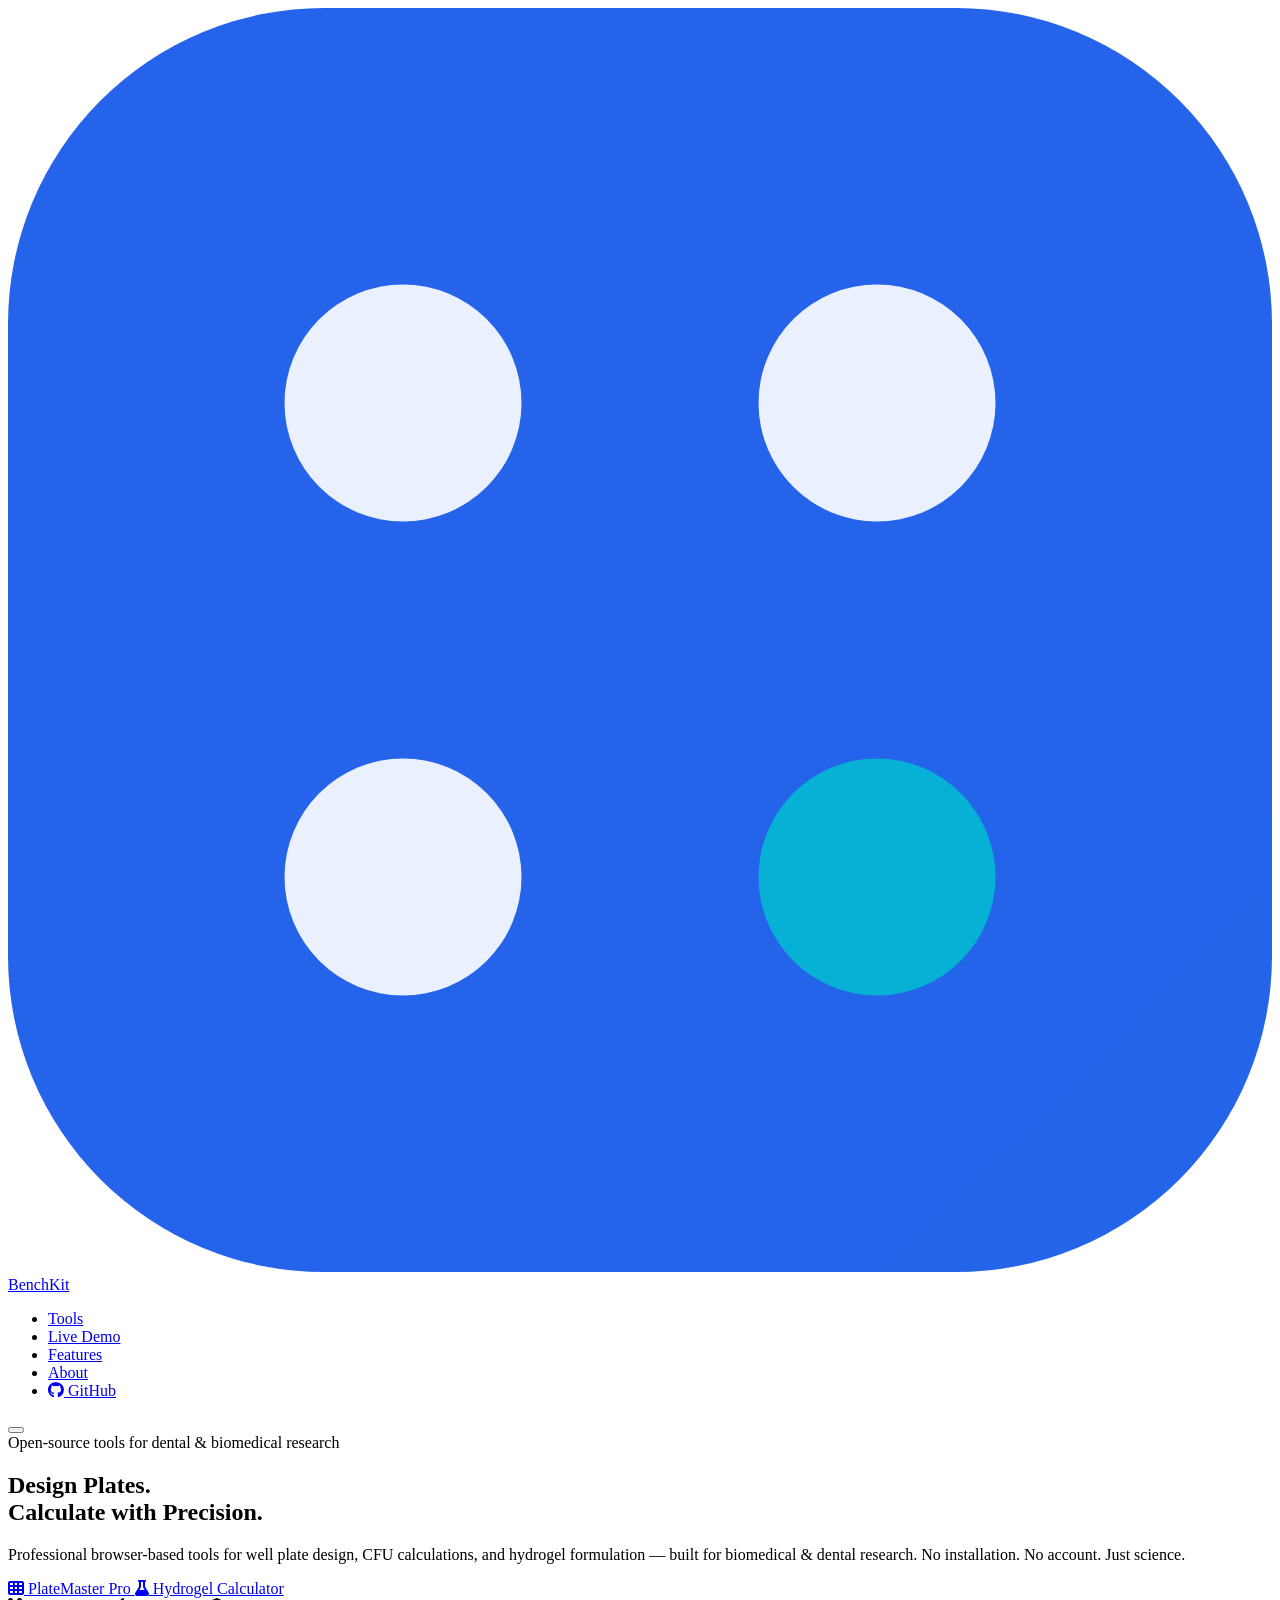
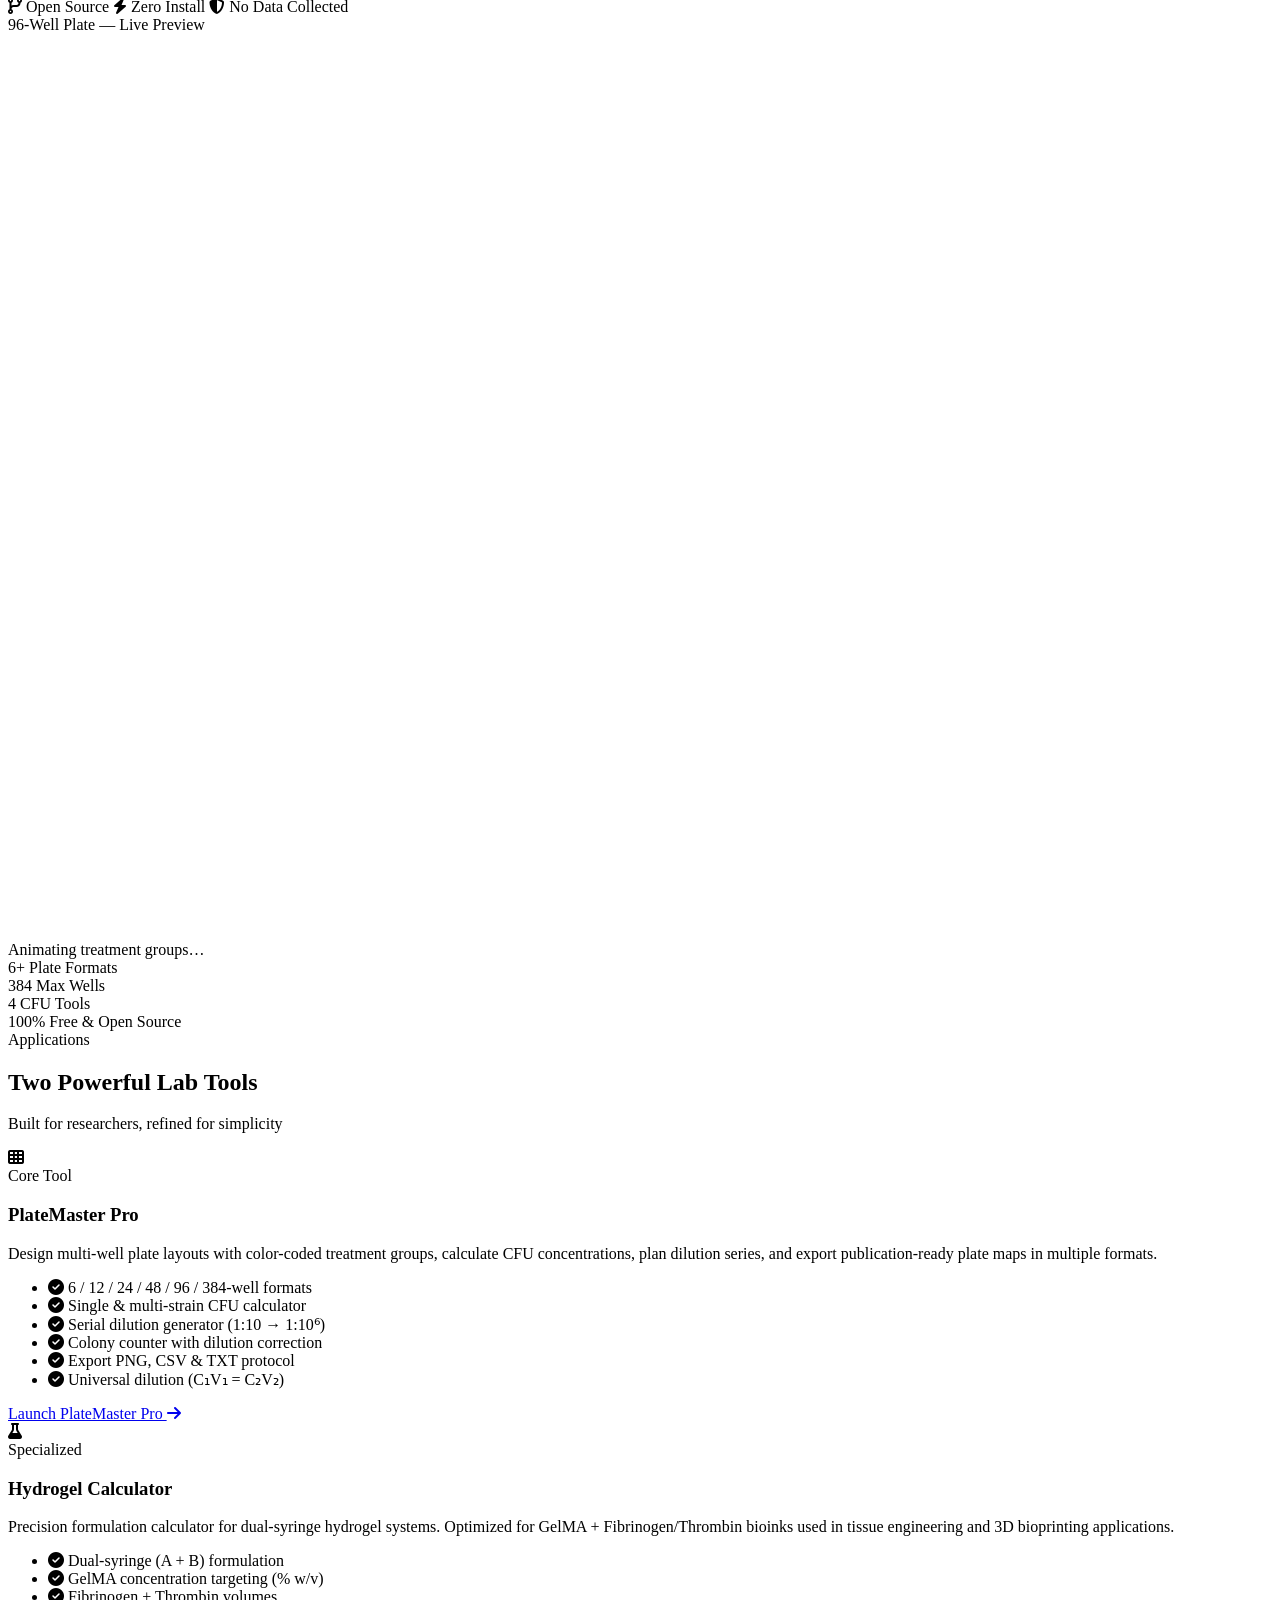
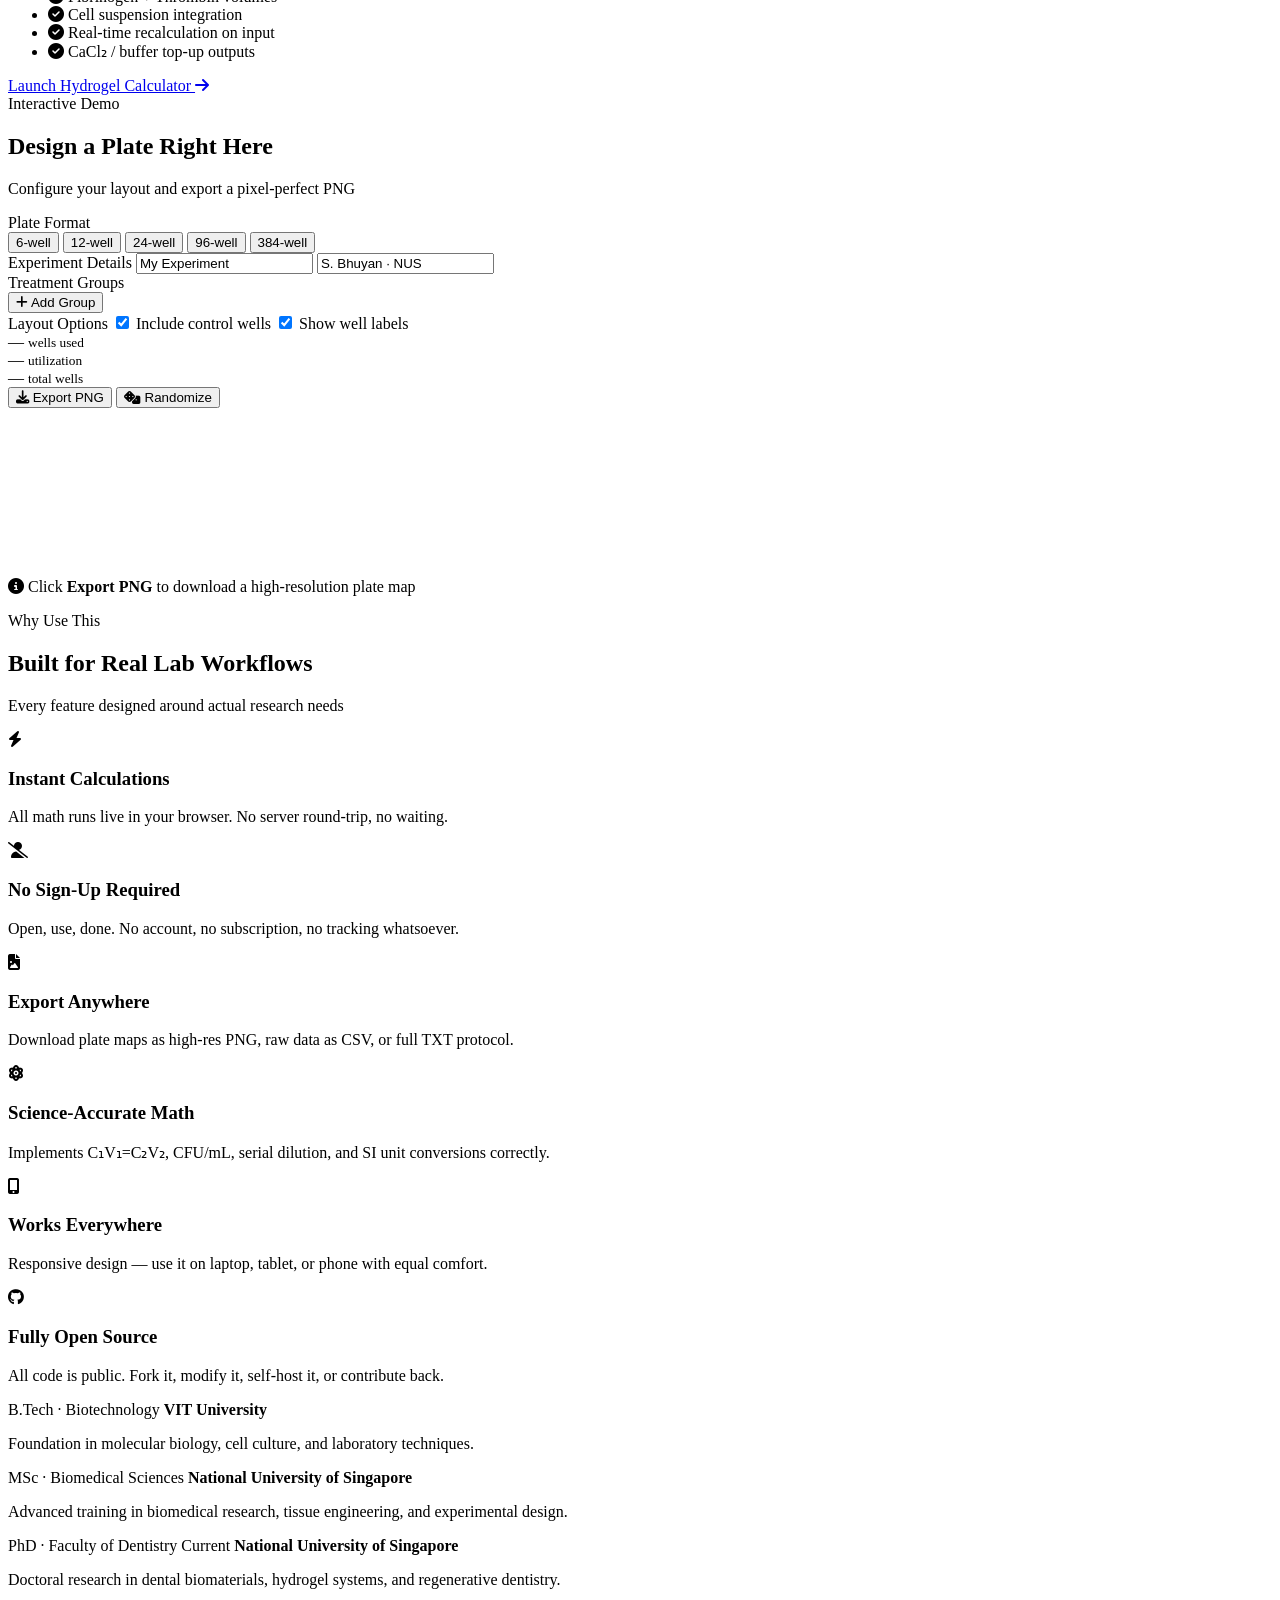
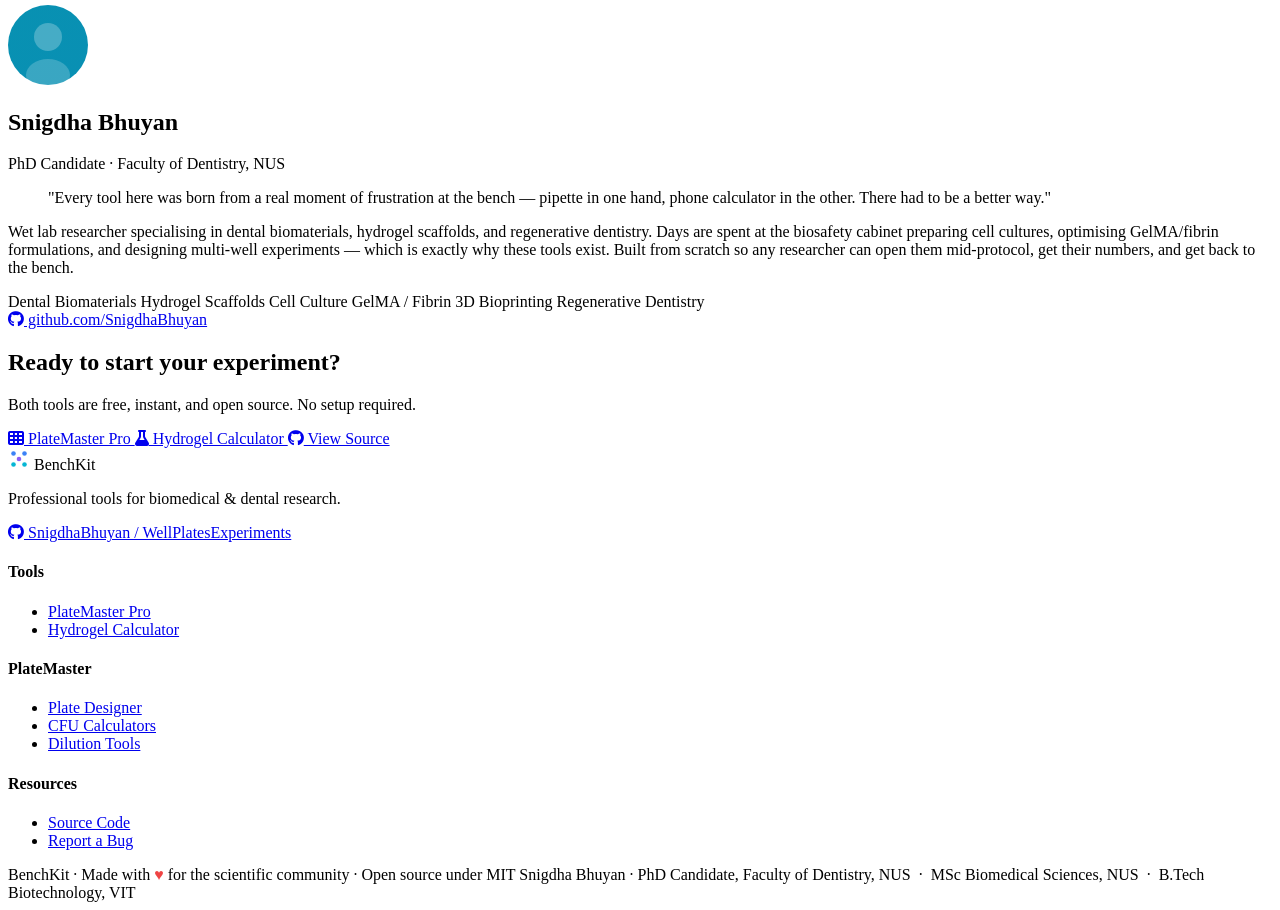
==== index.html @ f9a98854 "Add files via upload" ====
<!DOCTYPE html>
<html lang="en">
<head>
  <meta charset="UTF-8" />
  <meta name="viewport" content="width=device-width, initial-scale=1.0" />
  <title>BenchKit — PlateMaster Pro &amp; Hydrogel Calculator</title>
  <meta name="description" content="Professional browser-based laboratory tools for well plate design, CFU calculations, dilution series, and dual-syringe hydrogel formulation. Built for biomedical and dental research. Open source, zero installation." />
  <meta name="keywords" content="well plate, CFU calculator, hydrogel, plate design, plate map, biomedical, dentistry, tissue engineering, GelMA, fibrinogen, 3D bioprinting" />
  <meta name="author" content="Snigdha Bhuyan, SRMIST" />
  <meta property="og:title" content="BenchKit — Lab Tools for the Bench" />
  <meta property="og:description" content="BenchKit — professional wet-lab tools for well plate design and hydrogel formulation. Free, open source, browser-based." />
  <meta property="og:type" content="website" />
  <link rel="preconnect" href="https://fonts.googleapis.com" />
  <link href="https://fonts.googleapis.com/css2?family=Inter:wght@300;400;500;600;700;800;900&family=JetBrains+Mono:wght@400;500&display=swap" rel="stylesheet" />
  <link rel="stylesheet" href="https://cdnjs.cloudflare.com/ajax/libs/font-awesome/6.5.0/css/all.min.css" crossorigin="anonymous" />
  <link rel="stylesheet" href="css/style.css" />
</head>
<body>

  <!-- ─── Navigation ─────────────────────────────────────── -->
  <nav class="nav" id="nav">
    <div class="nav__inner">
      <a class="nav__logo" href="#">
        <svg class="nav__logo-icon" viewBox="0 0 32 32" fill="none" xmlns="http://www.w3.org/2000/svg">
          <rect width="32" height="32" rx="8" fill="url(#ng)"/>
          <circle cx="10" cy="10" r="3" fill="#fff" opacity=".9"/>
          <circle cx="22" cy="10" r="3" fill="#fff" opacity=".9"/>
          <circle cx="10" cy="22" r="3" fill="#fff" opacity=".9"/>
          <circle cx="22" cy="22" r="3" fill="#06b6d4" opacity=".95"/>
          <defs>
            <linearGradient id="ng" x1="0" y1="0" x2="32" y2="32">
              <stop offset="0%" stop-color="#2563eb"/>
              <stop offset="100%" stop-color="#0891b2"/>
            </linearGradient>
          </defs>
        </svg>
        <span>BenchKit</span>
      </a>
      <ul class="nav__links" id="navLinks">
        <li><a href="#tools">Tools</a></li>
        <li><a href="#demo">Live Demo</a></li>
        <li><a href="#features">Features</a></li>
        <li><a href="#about">About</a></li>
        <li>
          <a class="nav__github" href="https://github.com/SnigdhaBhuyan/WellPlatesExperiments" target="_blank" rel="noopener">
            <i class="fab fa-github"></i> GitHub
          </a>
        </li>
      </ul>
      <button class="nav__burger" id="navBurger" aria-label="Toggle menu">
        <span></span><span></span><span></span>
      </button>
    </div>
  </nav>

  <!-- ─── Hero ────────────────────────────────────────────── -->
  <section class="hero" id="hero">
    <div class="hero__bg">
      <div class="hero__grid-overlay"></div>
      <div class="hero__orb hero__orb--1"></div>
      <div class="hero__orb hero__orb--2"></div>
      <div class="hero__orb hero__orb--3"></div>
    </div>

    <div class="hero__inner">
      <!-- Left: copy -->
      <div class="hero__copy">
        <div class="hero__eyebrow">
          <span class="pulse-dot"></span>
          Open-source tools for dental &amp; biomedical research
        </div>
        <h1 class="hero__title">
          Design Plates.<br />
          Calculate with
          <span class="gradient-text">Precision.</span>
        </h1>
        <p class="hero__subtitle">
          Professional browser-based tools for well&nbsp;plate design,
          CFU&nbsp;calculations, and&nbsp;hydrogel formulation — built for
          biomedical &amp; dental research.
          No&nbsp;installation. No&nbsp;account. Just&nbsp;science.
        </p>
        <div class="hero__ctas">
          <a class="btn btn-primary btn-lg" href="../platemaster/">
            <i class="fas fa-th"></i> PlateMaster Pro
          </a>
          <a class="btn btn-ghost btn-lg" href="../Hydrogel-Calculator/">
            <i class="fas fa-flask"></i> Hydrogel Calculator
          </a>
        </div>
        <div class="hero__badges">
          <span class="badge"><i class="fas fa-code-branch"></i> Open Source</span>
          <span class="badge"><i class="fas fa-bolt"></i> Zero Install</span>
          <span class="badge"><i class="fas fa-shield-alt"></i> No Data Collected</span>
        </div>
      </div>

      <!-- Right: animated plate -->
      <div class="hero__visual">
        <div class="plate-frame">
          <div class="plate-frame__header">
            <span class="plate-frame__dot"></span>
            <span class="plate-frame__dot"></span>
            <span class="plate-frame__dot"></span>
            <span class="plate-frame__label">96-Well Plate — Live Preview</span>
          </div>
          <div class="plate-frame__body">
            <svg id="heroSvg" viewBox="0 0 420 300" xmlns="http://www.w3.org/2000/svg" aria-label="Animated 96-well plate"></svg>
          </div>
          <div class="plate-frame__footer">
            <span id="heroAnimLabel">Animating treatment groups…</span>
          </div>
        </div>
      </div>
    </div>

    <!-- Stats bar -->
    <div class="hero__stats">
      <div class="stat-item">
        <span class="stat-item__value">6+</span>
        <span class="stat-item__label">Plate Formats</span>
      </div>
      <div class="stat-divider"></div>
      <div class="stat-item">
        <span class="stat-item__value">384</span>
        <span class="stat-item__label">Max Wells</span>
      </div>
      <div class="stat-divider"></div>
      <div class="stat-item">
        <span class="stat-item__value">4</span>
        <span class="stat-item__label">CFU Tools</span>
      </div>
      <div class="stat-divider"></div>
      <div class="stat-item">
        <span class="stat-item__value">100%</span>
        <span class="stat-item__label">Free &amp; Open Source</span>
      </div>
    </div>
  </section>

  <!-- ─── Tools ────────────────────────────────────────────── -->
  <section class="tools" id="tools">
    <div class="container">
      <header class="section-header" data-animate>
        <span class="section-tag">Applications</span>
        <h2 class="section-title">Two Powerful Lab Tools</h2>
        <p class="section-sub">Built for researchers, refined for simplicity</p>
      </header>

      <div class="tools__grid">
        <!-- PlateMaster Pro -->
        <article class="tool-card" data-animate>
          <div class="tool-card__accent tool-card__accent--blue"></div>
          <div class="tool-card__top">
            <div class="tool-card__icon-wrap icon-blue">
              <i class="fas fa-th"></i>
            </div>
            <div>
              <span class="tool-card__tag">Core Tool</span>
              <h3 class="tool-card__name">PlateMaster Pro</h3>
            </div>
          </div>
          <p class="tool-card__desc">
            Design multi-well plate layouts with color-coded treatment groups,
            calculate CFU concentrations, plan dilution series, and export
            publication-ready plate maps in multiple formats.
          </p>
          <ul class="tool-card__list">
            <li><i class="fas fa-check-circle"></i> 6 / 12 / 24 / 48 / 96 / 384-well formats</li>
            <li><i class="fas fa-check-circle"></i> Single &amp; multi-strain CFU calculator</li>
            <li><i class="fas fa-check-circle"></i> Serial dilution generator (1:10 → 1:10⁶)</li>
            <li><i class="fas fa-check-circle"></i> Colony counter with dilution correction</li>
            <li><i class="fas fa-check-circle"></i> Export PNG, CSV &amp; TXT protocol</li>
            <li><i class="fas fa-check-circle"></i> Universal dilution (C₁V₁ = C₂V₂)</li>
          </ul>
          <a class="btn btn-primary tool-card__btn" href="../platemaster/">
            Launch PlateMaster Pro <i class="fas fa-arrow-right"></i>
          </a>
        </article>

        <!-- Hydrogel Calculator -->
        <article class="tool-card" data-animate>
          <div class="tool-card__accent tool-card__accent--teal"></div>
          <div class="tool-card__top">
            <div class="tool-card__icon-wrap icon-teal">
              <i class="fas fa-flask"></i>
            </div>
            <div>
              <span class="tool-card__tag">Specialized</span>
              <h3 class="tool-card__name">Hydrogel Calculator</h3>
            </div>
          </div>
          <p class="tool-card__desc">
            Precision formulation calculator for dual-syringe hydrogel systems.
            Optimized for GelMA + Fibrinogen/Thrombin bioinks used in
            tissue engineering and 3D bioprinting applications.
          </p>
          <ul class="tool-card__list">
            <li><i class="fas fa-check-circle"></i> Dual-syringe (A + B) formulation</li>
            <li><i class="fas fa-check-circle"></i> GelMA concentration targeting (% w/v)</li>
            <li><i class="fas fa-check-circle"></i> Fibrinogen + Thrombin volumes</li>
            <li><i class="fas fa-check-circle"></i> Cell suspension integration</li>
            <li><i class="fas fa-check-circle"></i> Real-time recalculation on input</li>
            <li><i class="fas fa-check-circle"></i> CaCl₂ / buffer top-up outputs</li>
          </ul>
          <a class="btn btn-teal tool-card__btn" href="../Hydrogel-Calculator/">
            Launch Hydrogel Calculator <i class="fas fa-arrow-right"></i>
          </a>
        </article>
      </div>
    </div>
  </section>

  <!-- ─── Live Demo ─────────────────────────────────────────── -->
  <section class="demo" id="demo">
    <div class="container">
      <header class="section-header" data-animate>
        <span class="section-tag">Interactive Demo</span>
        <h2 class="section-title">Design a Plate Right Here</h2>
        <p class="section-sub">Configure your layout and export a pixel-perfect PNG</p>
      </header>

      <div class="demo__layout">
        <!-- Controls panel -->
        <div class="demo__panel">

          <div class="ctrl-group">
            <label class="ctrl-label">Plate Format</label>
            <div class="format-grid" id="formatGrid">
              <button class="fmt-btn" data-fmt="6">6-well</button>
              <button class="fmt-btn" data-fmt="12">12-well</button>
              <button class="fmt-btn" data-fmt="24">24-well</button>
              <button class="fmt-btn active" data-fmt="96">96-well</button>
              <button class="fmt-btn" data-fmt="384">384-well</button>
            </div>
          </div>

          <div class="ctrl-group">
            <label class="ctrl-label">Experiment Details</label>
            <input class="ctrl-input" id="demoExpName" type="text" placeholder="Experiment name" value="My Experiment" />
            <input class="ctrl-input" id="demoResName" type="text" placeholder="Researcher" value="S. Bhuyan · NUS" />
          </div>

          <div class="ctrl-group">
            <label class="ctrl-label">Treatment Groups</label>
            <div class="groups-list" id="groupsList"></div>
            <button class="btn btn-outline btn-sm" id="addGroupBtn">
              <i class="fas fa-plus"></i> Add Group
            </button>
          </div>

          <div class="ctrl-group">
            <label class="ctrl-label">Layout Options</label>
            <label class="toggle-row">
              <input type="checkbox" id="optControls" checked />
              <span class="toggle-slider"></span>
              <span>Include control wells</span>
            </label>
            <label class="toggle-row">
              <input type="checkbox" id="optLabels" checked />
              <span class="toggle-slider"></span>
              <span>Show well labels</span>
            </label>
          </div>

          <!-- Stats -->
          <div class="demo__stats-row">
            <div class="demo__mini-stat">
              <span id="statUsed">—</span>
              <small>wells used</small>
            </div>
            <div class="demo__mini-stat">
              <span id="statUtil">—</span>
              <small>utilization</small>
            </div>
            <div class="demo__mini-stat">
              <span id="statTotal">—</span>
              <small>total wells</small>
            </div>
          </div>

          <div class="demo__actions">
            <button class="btn btn-primary" id="exportBtn">
              <i class="fas fa-download"></i> Export PNG
            </button>
            <button class="btn btn-outline" id="regenBtn">
              <i class="fas fa-dice"></i> Randomize
            </button>
          </div>

        </div>

        <!-- Canvas preview -->
        <div class="demo__canvas-wrap">
          <div class="canvas-container">
            <canvas id="plateCanvas"></canvas>
          </div>
          <p class="demo__hint">
            <i class="fas fa-info-circle"></i>
            Click <strong>Export PNG</strong> to download a high-resolution plate map
          </p>
        </div>
      </div>
    </div>
  </section>

  <!-- ─── Features ─────────────────────────────────────────── -->
  <section class="features" id="features">
    <div class="container">
      <header class="section-header" data-animate>
        <span class="section-tag">Why Use This</span>
        <h2 class="section-title">Built for Real Lab Workflows</h2>
        <p class="section-sub">Every feature designed around actual research needs</p>
      </header>

      <div class="features__grid">
        <div class="feat-card" data-animate>
          <div class="feat-card__icon"><i class="fas fa-bolt"></i></div>
          <h3>Instant Calculations</h3>
          <p>All math runs live in your browser. No server round-trip, no waiting.</p>
        </div>
        <div class="feat-card" data-animate>
          <div class="feat-card__icon"><i class="fas fa-user-slash"></i></div>
          <h3>No Sign-Up Required</h3>
          <p>Open, use, done. No account, no subscription, no tracking whatsoever.</p>
        </div>
        <div class="feat-card" data-animate>
          <div class="feat-card__icon"><i class="fas fa-file-image"></i></div>
          <h3>Export Anywhere</h3>
          <p>Download plate maps as high-res PNG, raw data as CSV, or full TXT protocol.</p>
        </div>
        <div class="feat-card" data-animate>
          <div class="feat-card__icon"><i class="fas fa-atom"></i></div>
          <h3>Science-Accurate Math</h3>
          <p>Implements C₁V₁=C₂V₂, CFU/mL, serial dilution, and SI unit conversions correctly.</p>
        </div>
        <div class="feat-card" data-animate>
          <div class="feat-card__icon"><i class="fas fa-mobile-alt"></i></div>
          <h3>Works Everywhere</h3>
          <p>Responsive design — use it on laptop, tablet, or phone with equal comfort.</p>
        </div>
        <div class="feat-card" data-animate>
          <div class="feat-card__icon"><i class="fab fa-github"></i></div>
          <h3>Fully Open Source</h3>
          <p>All code is public. Fork it, modify it, self-host it, or contribute back.</p>
        </div>
      </div>
    </div>
  </section>

  <!-- ─── About ──────────────────────────────────────────────── -->
  <section class="about" id="about">
    <div class="container">
      <div class="about__layout">

        <!-- Left: visual journey timeline -->
        <div class="about__timeline" data-animate>
          <div class="timeline-item">
            <div class="timeline-dot timeline-dot--amber"></div>
            <div class="timeline-body">
              <span class="timeline-year">B.Tech · Biotechnology</span>
              <strong>VIT University</strong>
              <p>Foundation in molecular biology, cell culture, and laboratory techniques.</p>
            </div>
          </div>
          <div class="timeline-item">
            <div class="timeline-dot timeline-dot--blue"></div>
            <div class="timeline-body">
              <span class="timeline-year">MSc · Biomedical Sciences</span>
              <strong>National University of Singapore</strong>
              <p>Advanced training in biomedical research, tissue engineering, and experimental design.</p>
            </div>
          </div>
          <div class="timeline-item timeline-item--current">
            <div class="timeline-dot timeline-dot--teal"></div>
            <div class="timeline-body">
              <span class="timeline-year">PhD · Faculty of Dentistry <span class="badge-current">Current</span></span>
              <strong>National University of Singapore</strong>
              <p>Doctoral research in dental biomaterials, hydrogel systems, and regenerative dentistry.</p>
            </div>
          </div>
        </div>

        <!-- Right: about card -->
        <div class="about__card" data-animate>
          <div class="about__card-accent"></div>
          <div class="about__card-inner">
            <div class="about__avatar">
              <svg viewBox="0 0 80 80" fill="none" xmlns="http://www.w3.org/2000/svg" width="80" height="80">
                <circle cx="40" cy="40" r="40" fill="url(#avGrad)"/>
                <circle cx="40" cy="32" r="14" fill="rgba(255,255,255,0.25)"/>
                <ellipse cx="40" cy="70" rx="22" ry="16" fill="rgba(255,255,255,0.2)"/>
                <defs>
                  <linearGradient id="avGrad" x1="0" y1="0" x2="80" y2="80">
                    <stop offset="0%" stop-color="#0891b2"/>
                    <stop offset="50%" stop-color="#2563eb"/>
                    <stop offset="100%" stop-color="#059669"/>
                  </linearGradient>
                </defs>
              </svg>
              <div class="about__avatar-ring"></div>
            </div>

            <h2 class="about__name">Snigdha Bhuyan</h2>
            <p class="about__role">PhD Candidate · Faculty of Dentistry, NUS</p>

            <blockquote class="about__quote">
              "Every tool here was born from a real moment of frustration at the bench — pipette in one hand, phone calculator in the other. There had to be a better way."
            </blockquote>

            <p class="about__bio">
              Wet lab researcher specialising in dental biomaterials, hydrogel scaffolds, and regenerative dentistry.
              Days are spent at the biosafety cabinet preparing cell cultures, optimising GelMA/fibrin formulations,
              and designing multi-well experiments — which is exactly why these tools exist.
              Built from scratch so any researcher can open them mid-protocol, get their numbers, and get back to the bench.
            </p>

            <div class="about__tags">
              <span>Dental Biomaterials</span>
              <span>Hydrogel Scaffolds</span>
              <span>Cell Culture</span>
              <span>GelMA / Fibrin</span>
              <span>3D Bioprinting</span>
              <span>Regenerative Dentistry</span>
            </div>

            <a class="btn btn-green about__gh-btn" href="https://github.com/SnigdhaBhuyan" target="_blank" rel="noopener">
              <i class="fab fa-github"></i> github.com/SnigdhaBhuyan
            </a>
          </div>
        </div>

      </div>
    </div>
  </section>

  <!-- ─── CTA Banner ────────────────────────────────────────── -->
  <section class="cta-section">
    <div class="cta-section__orb cta-section__orb--1"></div>
    <div class="cta-section__orb cta-section__orb--2"></div>
    <div class="container cta-section__inner">
      <h2>Ready to start your experiment?</h2>
      <p>Both tools are free, instant, and open source. No setup required.</p>
      <div class="cta-section__btns">
        <a class="btn btn-primary btn-lg" href="../platemaster/">
          <i class="fas fa-th"></i> PlateMaster Pro
        </a>
        <a class="btn btn-glass btn-lg" href="../Hydrogel-Calculator/">
          <i class="fas fa-flask"></i> Hydrogel Calculator
        </a>
        <a class="btn btn-ghost btn-lg" href="https://github.com/SnigdhaBhuyan/WellPlatesExperiments" target="_blank" rel="noopener">
          <i class="fab fa-github"></i> View Source
        </a>
      </div>
    </div>
  </section>

  <!-- ─── Footer ───────────────────────────────────────────── -->
  <footer class="footer">
    <div class="container">
      <div class="footer__top">
        <div class="footer__brand">
          <div class="footer__logo">
            <svg viewBox="0 0 24 24" fill="none" width="22" height="22">
              <circle cx="6" cy="6" r="2.5" fill="#3b82f6"/>
              <circle cx="18" cy="6" r="2.5" fill="#3b82f6"/>
              <circle cx="6" cy="18" r="2.5" fill="#06b6d4"/>
              <circle cx="18" cy="18" r="2.5" fill="#06b6d4"/>
              <circle cx="12" cy="12" r="2.5" fill="#8b5cf6"/>
            </svg>
            BenchKit
          </div>
          <p>Professional tools for biomedical &amp; dental research.</p>
          <a class="footer__gh-link" href="https://github.com/SnigdhaBhuyan/WellPlatesExperiments" target="_blank" rel="noopener">
            <i class="fab fa-github"></i> SnigdhaBhuyan / WellPlatesExperiments
          </a>
        </div>

        <nav class="footer__nav">
          <div class="footer__col">
            <h4>Tools</h4>
            <ul>
              <li><a href="../platemaster/">PlateMaster Pro</a></li>
              <li><a href="../Hydrogel-Calculator/">Hydrogel Calculator</a></li>
            </ul>
          </div>
          <div class="footer__col">
            <h4>PlateMaster</h4>
            <ul>
              <li><a href="../platemaster/">Plate Designer</a></li>
              <li><a href="../platemaster/">CFU Calculators</a></li>
              <li><a href="../platemaster/">Dilution Tools</a></li>
            </ul>
          </div>
          <div class="footer__col">
            <h4>Resources</h4>
            <ul>
              <li><a href="https://github.com/SnigdhaBhuyan/WellPlatesExperiments" target="_blank" rel="noopener">Source Code</a></li>
              <li><a href="https://github.com/SnigdhaBhuyan/WellPlatesExperiments/issues" target="_blank" rel="noopener">Report a Bug</a></li>
            </ul>
          </div>
        </nav>
      </div>

      <div class="footer__bottom">
        <span>BenchKit · Made with <span style="color:#ef4444">♥</span> for the scientific community · Open source under MIT</span>
        <span>Snigdha Bhuyan · PhD Candidate, Faculty of Dentistry, NUS &nbsp;·&nbsp; MSc Biomedical Sciences, NUS &nbsp;·&nbsp; B.Tech Biotechnology, VIT</span>
      </div>
    </div>
  </footer>

  <script src="js/main.js"></script>
</body>
</html>
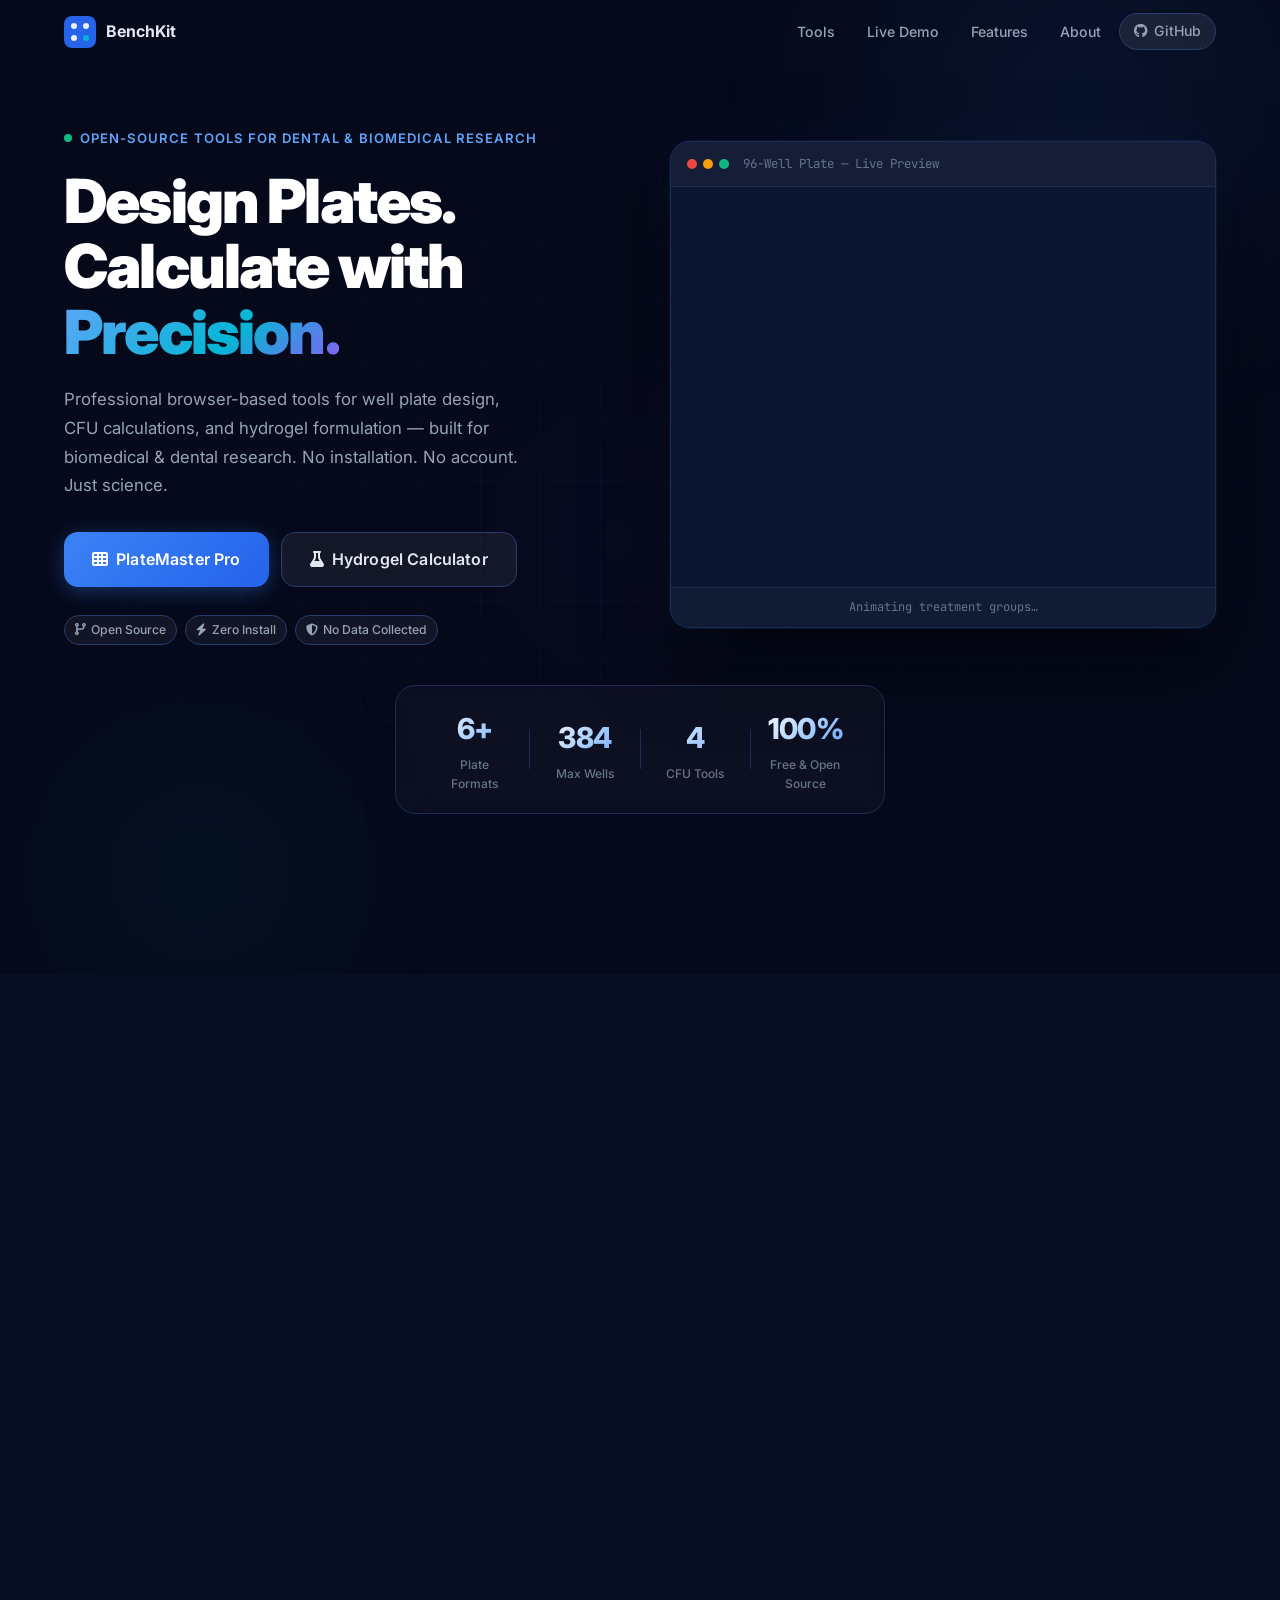
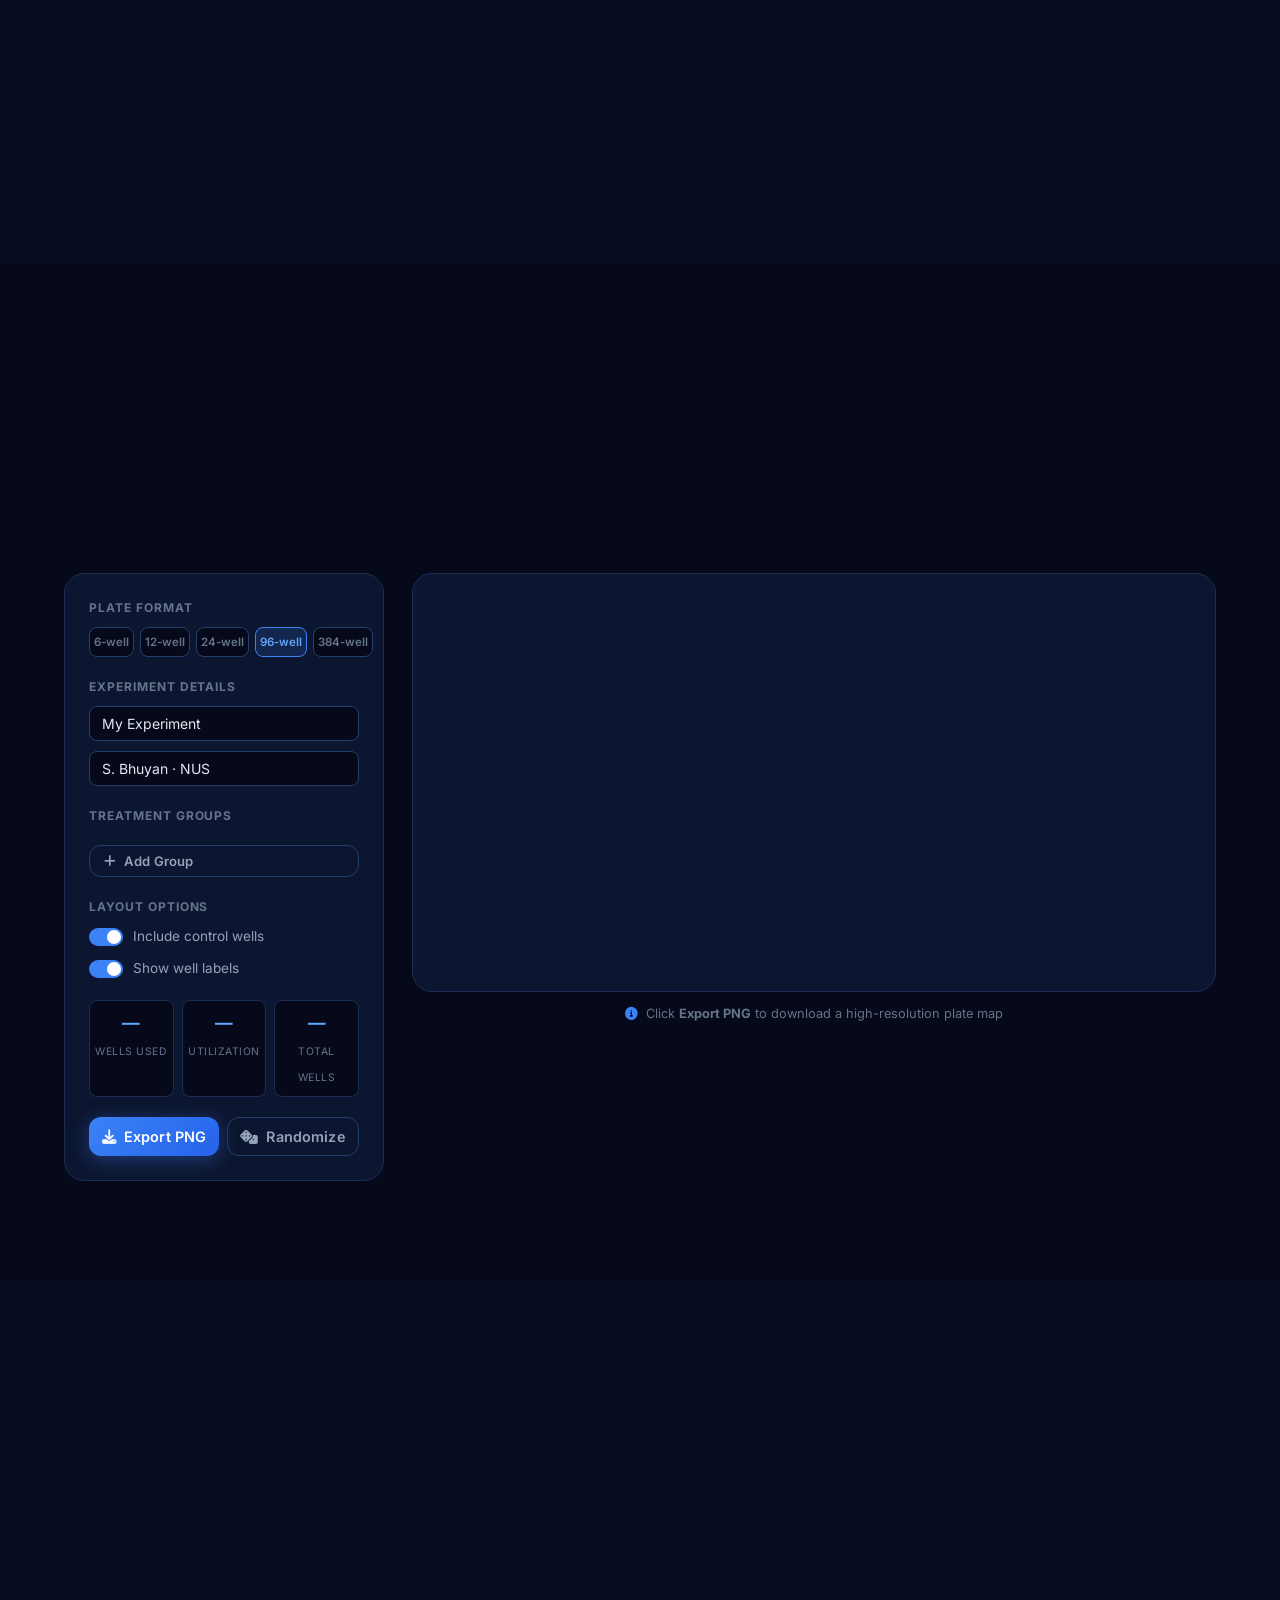
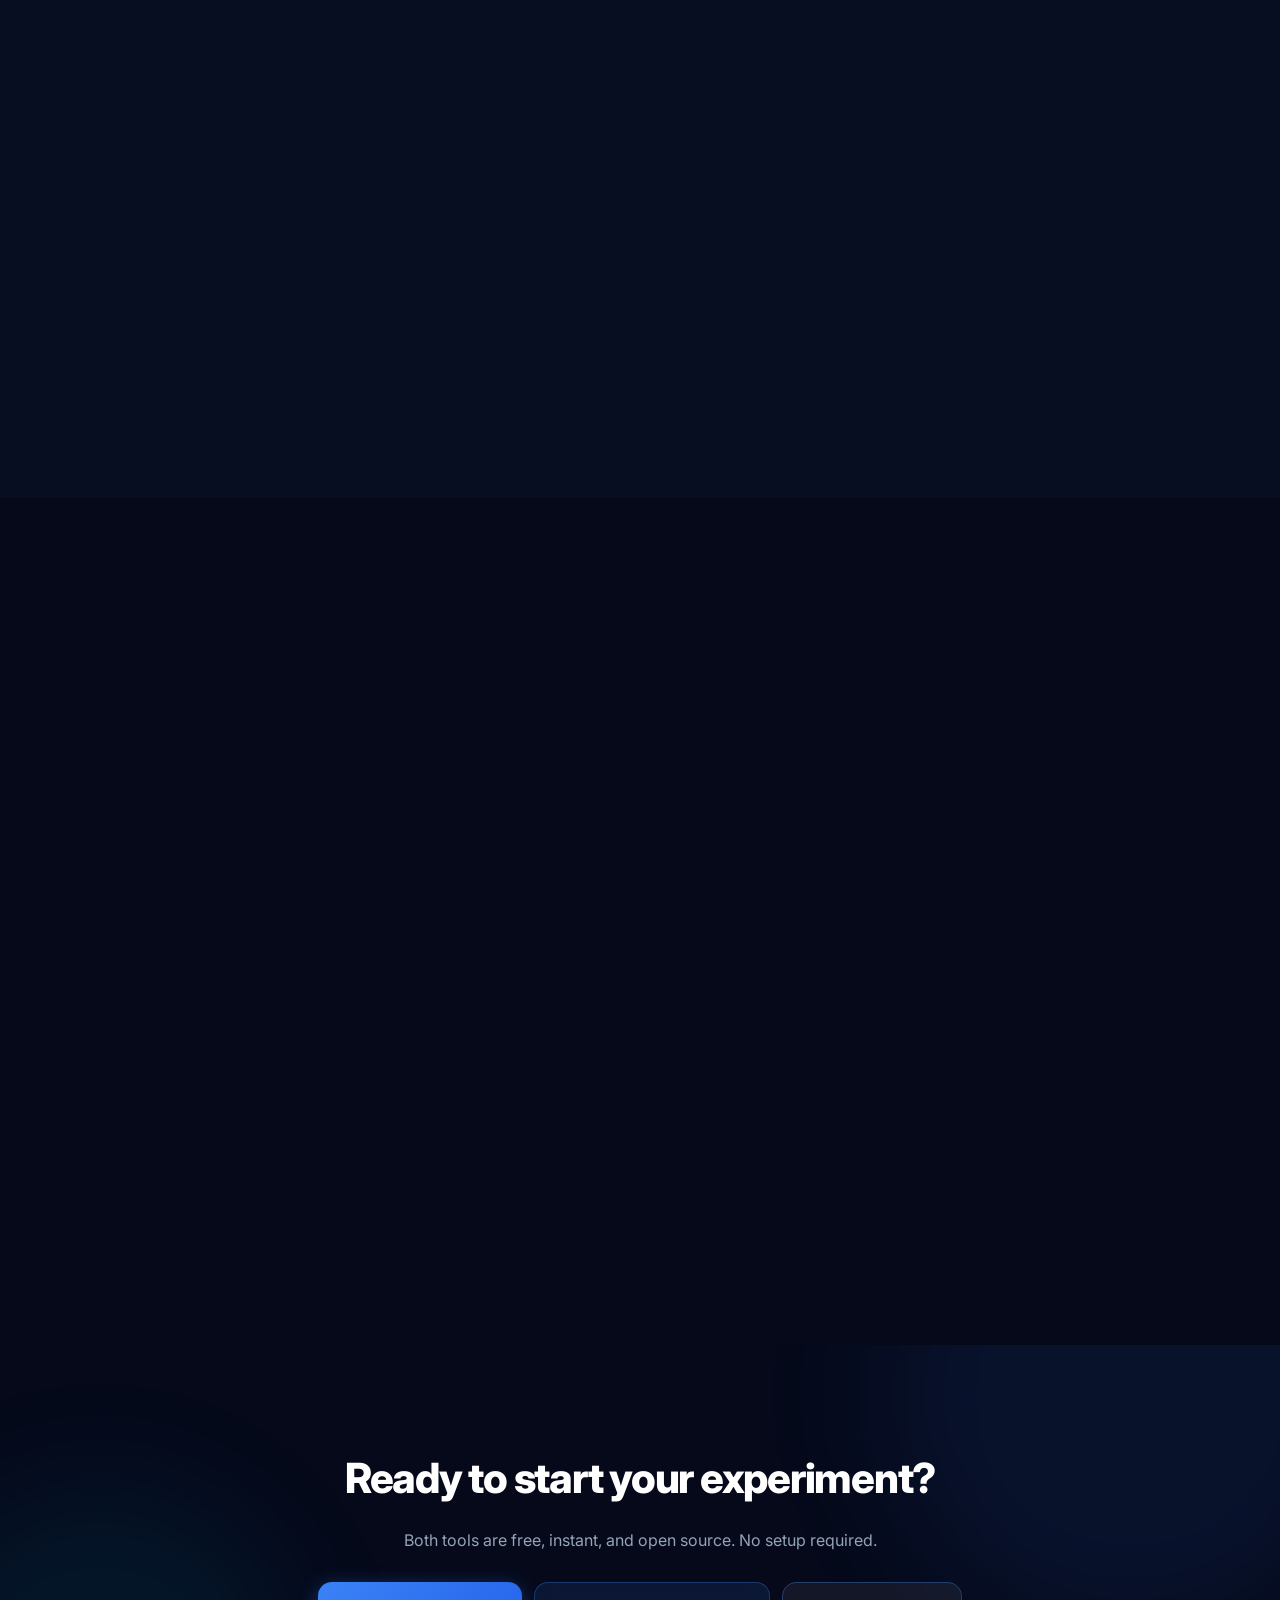
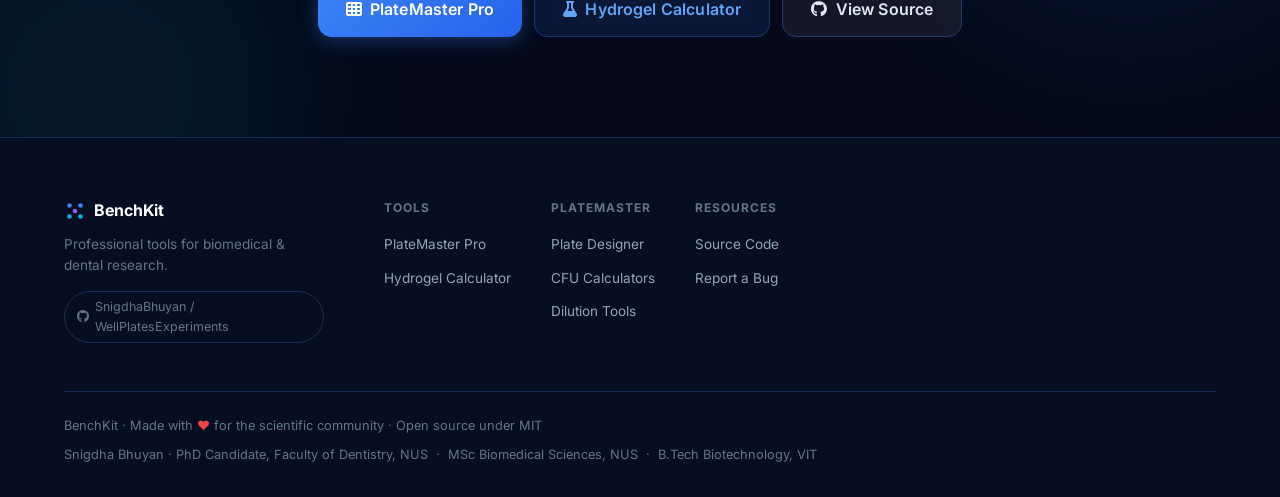
==== commit c11dabb7: "Update index.html" ====
--- a/index.html
+++ b/index.html
@@ -13,7 +13,7 @@
   <link rel="preconnect" href="https://fonts.googleapis.com" />
   <link href="https://fonts.googleapis.com/css2?family=Inter:wght@300;400;500;600;700;800;900&family=JetBrains+Mono:wght@400;500&display=swap" rel="stylesheet" />
   <link rel="stylesheet" href="https://cdnjs.cloudflare.com/ajax/libs/font-awesome/6.5.0/css/all.min.css" crossorigin="anonymous" />
-  <link rel="stylesheet" href="css/style.css" />
+  <link rel="stylesheet" href="style.css" />
 </head>
 <body>
 
--- a/style.css
+++ b/style.css
@@ -0,0 +1,1148 @@
+/* ─────────────────────────────────────────────────────────────
+   BenchKit — Landing Page Stylesheet
+   Dark scientific theme · Inter typeface · CSS custom props
+   ───────────────────────────────────────────────────────────── */
+
+/* ── Reset & base ───────────────────────────────────────────── */
+*, *::before, *::after { box-sizing: border-box; margin: 0; padding: 0; }
+html { scroll-behavior: smooth; font-size: 16px; }
+body {
+  font-family: 'Inter', 'Segoe UI', system-ui, -apple-system, sans-serif;
+  background: var(--bg);
+  color: var(--text);
+  line-height: 1.6;
+  overflow-x: hidden;
+  -webkit-font-smoothing: antialiased;
+}
+img, svg { display: block; max-width: 100%; }
+a { color: inherit; text-decoration: none; }
+ul { list-style: none; }
+button { font-family: inherit; cursor: pointer; border: none; background: none; }
+input { font-family: inherit; }
+
+/* ── Custom properties ──────────────────────────────────────── */
+:root {
+  --bg:           #05091a;
+  --bg-2:         #080e22;
+  --bg-card:      #0d1630;
+  --bg-card-2:    #111c38;
+  --border:       #1a2e55;
+  --border-light: #243f6e;
+
+  --primary:      #3b82f6;
+  --primary-dk:   #2563eb;
+  --primary-lt:   #60a5fa;
+  --teal:         #06b6d4;
+  --teal-dk:      #0891b2;
+  --purple:       #8b5cf6;
+  --green:        #10b981;
+  --amber:        #f59e0b;
+  --red:          #ef4444;
+
+  --text:         #e2e8f0;
+  --text-2:       #94a3b8;
+  --text-3:       #64748b;
+
+  --glow-blue:    rgba(59, 130, 246, 0.18);
+  --glow-teal:    rgba(6, 182, 212, 0.15);
+
+  --radius:       12px;
+  --radius-lg:    20px;
+  --radius-full:  9999px;
+
+  --nav-h:        64px;
+  --transition:   0.25s cubic-bezier(0.4, 0, 0.2, 1);
+}
+
+/* ── Utility ────────────────────────────────────────────────── */
+.container {
+  width: 100%;
+  max-width: 1200px;
+  margin: 0 auto;
+  padding: 0 24px;
+}
+
+.gradient-text {
+  background: linear-gradient(135deg, var(--primary-lt) 0%, var(--teal) 60%, var(--purple) 100%);
+  -webkit-background-clip: text;
+  -webkit-text-fill-color: transparent;
+  background-clip: text;
+}
+
+/* ── Buttons ────────────────────────────────────────────────── */
+.btn {
+  display: inline-flex;
+  align-items: center;
+  gap: 8px;
+  padding: 10px 20px;
+  border-radius: var(--radius);
+  font-size: 0.9rem;
+  font-weight: 600;
+  letter-spacing: 0.01em;
+  transition: var(--transition);
+  white-space: nowrap;
+  position: relative;
+  overflow: hidden;
+}
+.btn::after {
+  content: '';
+  position: absolute;
+  inset: 0;
+  background: rgba(255,255,255,0);
+  transition: background 0.2s;
+}
+.btn:hover::after { background: rgba(255,255,255,0.06); }
+
+.btn-primary {
+  background: linear-gradient(135deg, var(--primary) 0%, var(--primary-dk) 100%);
+  color: #fff;
+  box-shadow: 0 4px 20px rgba(59,130,246,0.35);
+}
+.btn-primary:hover { box-shadow: 0 6px 28px rgba(59,130,246,0.5); transform: translateY(-1px); }
+
+.btn-teal {
+  background: linear-gradient(135deg, var(--teal) 0%, var(--teal-dk) 100%);
+  color: #fff;
+  box-shadow: 0 4px 20px rgba(6,182,212,0.35);
+}
+.btn-teal:hover { box-shadow: 0 6px 28px rgba(6,182,212,0.5); transform: translateY(-1px); }
+
+.btn-ghost {
+  background: rgba(255,255,255,0.06);
+  color: var(--text);
+  border: 1px solid var(--border-light);
+}
+.btn-ghost:hover { background: rgba(255,255,255,0.1); transform: translateY(-1px); }
+
+.btn-glass {
+  background: rgba(59,130,246,0.12);
+  color: var(--primary-lt);
+  border: 1px solid rgba(59,130,246,0.3);
+  backdrop-filter: blur(10px);
+}
+.btn-glass:hover { background: rgba(59,130,246,0.2); transform: translateY(-1px); }
+
+.btn-outline {
+  background: transparent;
+  color: var(--text-2);
+  border: 1px solid var(--border-light);
+}
+.btn-outline:hover { border-color: var(--primary); color: var(--primary-lt); }
+
+.btn-lg { padding: 14px 28px; font-size: 1rem; border-radius: 14px; }
+.btn-sm { padding: 7px 14px; font-size: 0.82rem; }
+
+/* ── Navigation ────────────────────────────────────────────── */
+.nav {
+  position: fixed;
+  top: 0; left: 0; right: 0;
+  z-index: 100;
+  height: var(--nav-h);
+  border-bottom: 1px solid transparent;
+  transition: background var(--transition), border-color var(--transition), backdrop-filter var(--transition);
+}
+.nav.scrolled {
+  background: rgba(5, 9, 26, 0.85);
+  border-color: var(--border);
+  backdrop-filter: blur(20px);
+}
+.nav__inner {
+  height: 100%;
+  max-width: 1200px;
+  margin: 0 auto;
+  padding: 0 24px;
+  display: flex;
+  align-items: center;
+  justify-content: space-between;
+  gap: 24px;
+}
+.nav__logo {
+  display: flex;
+  align-items: center;
+  gap: 10px;
+  font-weight: 700;
+  font-size: 1rem;
+  color: var(--text);
+  flex-shrink: 0;
+}
+.nav__logo-icon { width: 32px; height: 32px; flex-shrink: 0; }
+.nav__links {
+  display: flex;
+  align-items: center;
+  gap: 4px;
+}
+.nav__links a {
+  padding: 6px 14px;
+  border-radius: var(--radius-full);
+  font-size: 0.88rem;
+  font-weight: 500;
+  color: var(--text-2);
+  transition: var(--transition);
+}
+.nav__links a:hover { color: var(--text); background: rgba(255,255,255,0.06); }
+.nav__github {
+  display: inline-flex !important;
+  align-items: center;
+  gap: 6px;
+  background: rgba(255,255,255,0.08) !important;
+  border: 1px solid var(--border-light) !important;
+  padding: 6px 14px !important;
+  border-radius: var(--radius-full) !important;
+}
+.nav__github:hover { border-color: var(--primary) !important; color: var(--primary-lt) !important; }
+.nav__burger {
+  display: none;
+  flex-direction: column;
+  gap: 5px;
+  padding: 6px;
+  border-radius: 8px;
+}
+.nav__burger span {
+  display: block;
+  width: 22px;
+  height: 2px;
+  background: var(--text-2);
+  border-radius: 2px;
+  transition: var(--transition);
+}
+.nav__burger.open span:nth-child(1) { transform: translateY(7px) rotate(45deg); }
+.nav__burger.open span:nth-child(2) { opacity: 0; }
+.nav__burger.open span:nth-child(3) { transform: translateY(-7px) rotate(-45deg); }
+
+/* ── Hero ───────────────────────────────────────────────────── */
+.hero {
+  min-height: 100dvh;
+  display: flex;
+  flex-direction: column;
+  justify-content: center;
+  padding-top: var(--nav-h);
+  position: relative;
+  overflow: hidden;
+}
+.hero__bg {
+  position: absolute;
+  inset: 0;
+  pointer-events: none;
+}
+.hero__grid-overlay {
+  position: absolute;
+  inset: 0;
+  background-image:
+    linear-gradient(rgba(59,130,246,0.04) 1px, transparent 1px),
+    linear-gradient(90deg, rgba(59,130,246,0.04) 1px, transparent 1px);
+  background-size: 60px 60px;
+  mask-image: radial-gradient(ellipse 80% 80% at 50% 50%, black 30%, transparent 100%);
+}
+.hero__orb {
+  position: absolute;
+  border-radius: 50%;
+  filter: blur(80px);
+  opacity: 0.6;
+}
+.hero__orb--1 {
+  width: 600px; height: 600px;
+  top: -200px; right: -100px;
+  background: radial-gradient(circle, rgba(59,130,246,0.18) 0%, transparent 70%);
+  animation: orbFloat 12s ease-in-out infinite;
+}
+.hero__orb--2 {
+  width: 400px; height: 400px;
+  bottom: -100px; left: 0;
+  background: radial-gradient(circle, rgba(6,182,212,0.12) 0%, transparent 70%);
+  animation: orbFloat 16s ease-in-out infinite reverse;
+}
+.hero__orb--3 {
+  width: 300px; height: 300px;
+  top: 40%; right: 40%;
+  background: radial-gradient(circle, rgba(139,92,246,0.1) 0%, transparent 70%);
+  animation: orbFloat 20s ease-in-out infinite 3s;
+}
+@keyframes orbFloat {
+  0%, 100% { transform: translate(0, 0) scale(1); }
+  33%       { transform: translate(20px, -30px) scale(1.05); }
+  66%       { transform: translate(-15px, 20px) scale(0.97); }
+}
+
+.hero__inner {
+  position: relative;
+  z-index: 1;
+  max-width: 1200px;
+  margin: 0 auto;
+  padding: 60px 24px 40px;
+  display: grid;
+  grid-template-columns: 1fr 1fr;
+  align-items: center;
+  gap: 60px;
+}
+
+.hero__eyebrow {
+  display: inline-flex;
+  align-items: center;
+  gap: 8px;
+  font-size: 0.82rem;
+  font-weight: 600;
+  letter-spacing: 0.08em;
+  text-transform: uppercase;
+  color: var(--primary-lt);
+  margin-bottom: 20px;
+}
+.pulse-dot {
+  width: 8px; height: 8px;
+  border-radius: 50%;
+  background: var(--green);
+  box-shadow: 0 0 0 0 rgba(16,185,129,0.5);
+  animation: pulse 2s infinite;
+  flex-shrink: 0;
+}
+@keyframes pulse {
+  0%   { box-shadow: 0 0 0 0 rgba(16,185,129,0.6); }
+  70%  { box-shadow: 0 0 0 8px rgba(16,185,129,0); }
+  100% { box-shadow: 0 0 0 0 rgba(16,185,129,0); }
+}
+
+.hero__title {
+  font-size: clamp(2.4rem, 5vw, 3.8rem);
+  font-weight: 900;
+  line-height: 1.08;
+  letter-spacing: -0.03em;
+  color: #fff;
+  margin-bottom: 20px;
+}
+.hero__subtitle {
+  font-size: 1.05rem;
+  color: var(--text-2);
+  line-height: 1.7;
+  max-width: 480px;
+  margin-bottom: 32px;
+}
+.hero__ctas {
+  display: flex;
+  gap: 12px;
+  flex-wrap: wrap;
+  margin-bottom: 28px;
+}
+.hero__badges {
+  display: flex;
+  gap: 8px;
+  flex-wrap: wrap;
+}
+.badge {
+  display: inline-flex;
+  align-items: center;
+  gap: 5px;
+  padding: 4px 10px;
+  border-radius: var(--radius-full);
+  font-size: 0.76rem;
+  font-weight: 500;
+  background: rgba(255,255,255,0.05);
+  border: 1px solid var(--border-light);
+  color: var(--text-2);
+}
+
+/* ── Plate frame (hero visual) ──────────────────────────────── */
+.plate-frame {
+  background: var(--bg-card);
+  border: 1px solid var(--border);
+  border-radius: var(--radius-lg);
+  overflow: hidden;
+  box-shadow:
+    0 0 0 1px rgba(59,130,246,0.08),
+    0 30px 80px rgba(0,0,0,0.6),
+    0 0 60px rgba(59,130,246,0.08);
+  transition: box-shadow 0.4s;
+}
+.plate-frame:hover {
+  box-shadow:
+    0 0 0 1px rgba(59,130,246,0.15),
+    0 30px 80px rgba(0,0,0,0.7),
+    0 0 80px rgba(59,130,246,0.15);
+}
+.plate-frame__header {
+  display: flex;
+  align-items: center;
+  gap: 6px;
+  padding: 12px 16px;
+  background: rgba(255,255,255,0.03);
+  border-bottom: 1px solid var(--border);
+}
+.plate-frame__dot {
+  width: 10px; height: 10px;
+  border-radius: 50%;
+  background: var(--border-light);
+}
+.plate-frame__dot:nth-child(1) { background: #ef4444; }
+.plate-frame__dot:nth-child(2) { background: #f59e0b; }
+.plate-frame__dot:nth-child(3) { background: #10b981; }
+.plate-frame__label {
+  margin-left: 8px;
+  font-size: 0.78rem;
+  color: var(--text-3);
+  font-family: 'JetBrains Mono', monospace;
+}
+.plate-frame__body {
+  padding: 20px;
+}
+.plate-frame__body svg {
+  width: 100%;
+  height: auto;
+}
+.plate-frame__footer {
+  padding: 10px 16px;
+  background: rgba(255,255,255,0.02);
+  border-top: 1px solid var(--border);
+  font-size: 0.75rem;
+  color: var(--text-3);
+  font-family: 'JetBrains Mono', monospace;
+  text-align: center;
+}
+
+/* ── Hero stats bar ─────────────────────────────────────────── */
+.hero__stats {
+  position: relative;
+  z-index: 1;
+  display: flex;
+  align-items: center;
+  justify-content: center;
+  gap: 0;
+  max-width: 700px;
+  margin: 0 auto 60px;
+  padding: 0 24px;
+  background: rgba(255,255,255,0.03);
+  border: 1px solid var(--border);
+  border-radius: var(--radius-lg);
+  backdrop-filter: blur(10px);
+}
+.stat-item {
+  flex: 1;
+  text-align: center;
+  padding: 20px 16px;
+}
+.stat-item__value {
+  display: block;
+  font-size: 1.8rem;
+  font-weight: 800;
+  background: linear-gradient(135deg, #fff 0%, var(--primary-lt) 100%);
+  -webkit-background-clip: text;
+  -webkit-text-fill-color: transparent;
+  background-clip: text;
+  letter-spacing: -0.02em;
+}
+.stat-item__label {
+  display: block;
+  font-size: 0.75rem;
+  color: var(--text-3);
+  margin-top: 3px;
+  font-weight: 500;
+}
+.stat-divider {
+  width: 1px;
+  height: 40px;
+  background: var(--border);
+  flex-shrink: 0;
+}
+
+/* ── Section shared ─────────────────────────────────────────── */
+section { padding: 100px 0; }
+.section-header {
+  text-align: center;
+  margin-bottom: 60px;
+}
+.section-tag {
+  display: inline-block;
+  padding: 5px 14px;
+  border-radius: var(--radius-full);
+  font-size: 0.75rem;
+  font-weight: 700;
+  letter-spacing: 0.1em;
+  text-transform: uppercase;
+  background: rgba(59,130,246,0.1);
+  color: var(--primary-lt);
+  border: 1px solid rgba(59,130,246,0.2);
+  margin-bottom: 14px;
+}
+.section-title {
+  font-size: clamp(1.8rem, 3.5vw, 2.6rem);
+  font-weight: 800;
+  letter-spacing: -0.03em;
+  color: #fff;
+  margin-bottom: 12px;
+}
+.section-sub {
+  font-size: 1rem;
+  color: var(--text-2);
+}
+
+/* scroll-in animation */
+[data-animate] {
+  opacity: 0;
+  transform: translateY(24px);
+  transition: opacity 0.6s ease, transform 0.6s ease;
+}
+[data-animate].visible {
+  opacity: 1;
+  transform: none;
+}
+
+/* ── Tools section ──────────────────────────────────────────── */
+.tools { background: var(--bg-2); }
+.tools__grid {
+  display: grid;
+  grid-template-columns: 1fr 1fr;
+  gap: 28px;
+}
+
+.tool-card {
+  background: var(--bg-card);
+  border: 1px solid var(--border);
+  border-radius: var(--radius-lg);
+  padding: 32px;
+  position: relative;
+  overflow: hidden;
+  transition: transform var(--transition), box-shadow var(--transition), border-color var(--transition);
+}
+.tool-card:hover {
+  transform: translateY(-4px);
+  border-color: var(--border-light);
+  box-shadow: 0 20px 60px rgba(0,0,0,0.4);
+}
+.tool-card__accent {
+  position: absolute;
+  top: 0; left: 0; right: 0;
+  height: 3px;
+}
+.tool-card__accent--blue  { background: linear-gradient(90deg, var(--primary), var(--teal)); }
+.tool-card__accent--teal  { background: linear-gradient(90deg, var(--teal), var(--purple)); }
+
+.tool-card__top {
+  display: flex;
+  align-items: flex-start;
+  gap: 16px;
+  margin-bottom: 16px;
+}
+.tool-card__icon-wrap {
+  width: 48px; height: 48px;
+  border-radius: 12px;
+  display: flex;
+  align-items: center;
+  justify-content: center;
+  font-size: 1.25rem;
+  flex-shrink: 0;
+}
+.icon-blue  { background: rgba(59,130,246,0.12); color: var(--primary-lt); }
+.icon-teal  { background: rgba(6,182,212,0.12); color: var(--teal); }
+
+.tool-card__tag {
+  display: inline-block;
+  font-size: 0.7rem;
+  font-weight: 700;
+  letter-spacing: 0.08em;
+  text-transform: uppercase;
+  color: var(--text-3);
+  margin-bottom: 4px;
+}
+.tool-card__name {
+  font-size: 1.3rem;
+  font-weight: 700;
+  color: #fff;
+  letter-spacing: -0.01em;
+}
+.tool-card__desc {
+  font-size: 0.9rem;
+  color: var(--text-2);
+  line-height: 1.65;
+  margin-bottom: 20px;
+}
+.tool-card__list {
+  display: flex;
+  flex-direction: column;
+  gap: 8px;
+  margin-bottom: 28px;
+}
+.tool-card__list li {
+  display: flex;
+  align-items: center;
+  gap: 10px;
+  font-size: 0.875rem;
+  color: var(--text-2);
+}
+.tool-card__list .fa-check-circle { color: var(--green); font-size: 0.8rem; flex-shrink: 0; }
+.tool-card__btn { width: 100%; justify-content: center; }
+
+/* ── Demo section ───────────────────────────────────────────── */
+.demo { background: var(--bg); }
+.demo__layout {
+  display: grid;
+  grid-template-columns: 320px 1fr;
+  gap: 28px;
+  align-items: start;
+}
+.demo__panel {
+  background: var(--bg-card);
+  border: 1px solid var(--border);
+  border-radius: var(--radius-lg);
+  padding: 24px;
+  display: flex;
+  flex-direction: column;
+  gap: 20px;
+  position: sticky;
+  top: calc(var(--nav-h) + 16px);
+}
+
+.ctrl-group { display: flex; flex-direction: column; gap: 10px; }
+.ctrl-label {
+  font-size: 0.75rem;
+  font-weight: 700;
+  letter-spacing: 0.08em;
+  text-transform: uppercase;
+  color: var(--text-3);
+}
+.ctrl-input {
+  background: var(--bg);
+  border: 1px solid var(--border-light);
+  border-radius: 8px;
+  padding: 8px 12px;
+  font-size: 0.875rem;
+  color: var(--text);
+  outline: none;
+  transition: border-color var(--transition);
+}
+.ctrl-input:focus { border-color: var(--primary); }
+
+.format-grid {
+  display: grid;
+  grid-template-columns: repeat(5, 1fr);
+  gap: 6px;
+}
+.fmt-btn {
+  padding: 7px 4px;
+  font-size: 0.72rem;
+  font-weight: 600;
+  border-radius: 8px;
+  border: 1px solid var(--border-light);
+  color: var(--text-3);
+  background: var(--bg);
+  transition: var(--transition);
+  white-space: nowrap;
+}
+.fmt-btn:hover { border-color: var(--primary); color: var(--primary-lt); }
+.fmt-btn.active {
+  background: rgba(59,130,246,0.15);
+  border-color: var(--primary);
+  color: var(--primary-lt);
+}
+
+.groups-list { display: flex; flex-direction: column; gap: 6px; }
+.group-row {
+  display: flex;
+  align-items: center;
+  gap: 8px;
+  background: var(--bg);
+  border: 1px solid var(--border);
+  border-radius: 8px;
+  padding: 7px 10px;
+}
+.group-row input[type="color"] {
+  width: 24px; height: 24px;
+  border: none; background: none;
+  border-radius: 4px;
+  cursor: pointer;
+  padding: 0;
+  flex-shrink: 0;
+}
+.group-row input[type="text"] {
+  flex: 1;
+  background: none;
+  border: none;
+  outline: none;
+  font-size: 0.82rem;
+  color: var(--text);
+}
+.group-row input[type="text"]::placeholder { color: var(--text-3); }
+.group-row__del {
+  width: 20px; height: 20px;
+  display: flex; align-items: center; justify-content: center;
+  font-size: 0.75rem;
+  color: var(--text-3);
+  border-radius: 4px;
+  transition: var(--transition);
+  flex-shrink: 0;
+  cursor: pointer;
+}
+.group-row__del:hover { color: var(--red); background: rgba(239,68,68,0.1); }
+
+/* Toggle */
+.toggle-row {
+  display: flex;
+  align-items: center;
+  gap: 10px;
+  cursor: pointer;
+  font-size: 0.85rem;
+  color: var(--text-2);
+  user-select: none;
+}
+.toggle-row input[type="checkbox"] { display: none; }
+.toggle-slider {
+  width: 34px; height: 18px;
+  border-radius: 9px;
+  background: var(--border-light);
+  position: relative;
+  flex-shrink: 0;
+  transition: background var(--transition);
+}
+.toggle-slider::after {
+  content: '';
+  position: absolute;
+  top: 2px; left: 2px;
+  width: 14px; height: 14px;
+  border-radius: 50%;
+  background: #fff;
+  transition: transform var(--transition);
+}
+.toggle-row input:checked + .toggle-slider { background: var(--primary); }
+.toggle-row input:checked + .toggle-slider::after { transform: translateX(16px); }
+
+.demo__stats-row {
+  display: flex;
+  gap: 8px;
+}
+.demo__mini-stat {
+  flex: 1;
+  text-align: center;
+  background: var(--bg);
+  border: 1px solid var(--border);
+  border-radius: 8px;
+  padding: 8px 4px;
+}
+.demo__mini-stat span {
+  display: block;
+  font-size: 1.1rem;
+  font-weight: 700;
+  color: var(--primary-lt);
+}
+.demo__mini-stat small {
+  font-size: 0.65rem;
+  color: var(--text-3);
+  text-transform: uppercase;
+  letter-spacing: 0.05em;
+}
+.demo__actions { display: flex; gap: 8px; }
+.demo__actions .btn { flex: 1; justify-content: center; }
+
+.demo__canvas-wrap {
+  display: flex;
+  flex-direction: column;
+  gap: 12px;
+}
+.canvas-container {
+  background: var(--bg-card);
+  border: 1px solid var(--border);
+  border-radius: var(--radius-lg);
+  padding: 16px;
+  overflow: hidden;
+}
+.canvas-container canvas {
+  width: 100%;
+  height: auto;
+  display: block;
+  border-radius: 8px;
+}
+.demo__hint {
+  font-size: 0.8rem;
+  color: var(--text-3);
+  text-align: center;
+}
+.demo__hint i { color: var(--primary); margin-right: 4px; }
+
+/* ── Features section ───────────────────────────────────────── */
+.features { background: var(--bg-2); }
+.features__grid {
+  display: grid;
+  grid-template-columns: repeat(3, 1fr);
+  gap: 20px;
+}
+.feat-card {
+  background: var(--bg-card);
+  border: 1px solid var(--border);
+  border-radius: var(--radius-lg);
+  padding: 28px;
+  transition: transform var(--transition), border-color var(--transition);
+}
+.feat-card:hover { transform: translateY(-3px); border-color: var(--border-light); }
+.feat-card__icon {
+  width: 44px; height: 44px;
+  border-radius: 10px;
+  background: rgba(59,130,246,0.1);
+  color: var(--primary-lt);
+  display: flex;
+  align-items: center;
+  justify-content: center;
+  font-size: 1.1rem;
+  margin-bottom: 14px;
+}
+.feat-card h3 {
+  font-size: 0.975rem;
+  font-weight: 700;
+  color: #fff;
+  margin-bottom: 8px;
+}
+.feat-card p {
+  font-size: 0.85rem;
+  color: var(--text-2);
+  line-height: 1.65;
+}
+
+/* ── CTA section ────────────────────────────────────────────── */
+.cta-section {
+  background: var(--bg);
+  padding: 100px 0;
+  position: relative;
+  overflow: hidden;
+}
+.cta-section__orb {
+  position: absolute;
+  border-radius: 50%;
+  filter: blur(60px);
+  pointer-events: none;
+}
+.cta-section__orb--1 {
+  width: 500px; height: 500px;
+  top: -200px; right: -100px;
+  background: rgba(59,130,246,0.08);
+}
+.cta-section__orb--2 {
+  width: 400px; height: 400px;
+  bottom: -150px; left: -100px;
+  background: rgba(6,182,212,0.08);
+}
+.cta-section__inner {
+  position: relative;
+  z-index: 1;
+  text-align: center;
+  display: flex;
+  flex-direction: column;
+  align-items: center;
+  gap: 16px;
+}
+.cta-section__inner h2 {
+  font-size: clamp(1.8rem, 3.5vw, 2.6rem);
+  font-weight: 800;
+  letter-spacing: -0.03em;
+  color: #fff;
+}
+.cta-section__inner p {
+  font-size: 1rem;
+  color: var(--text-2);
+}
+.cta-section__btns {
+  display: flex;
+  gap: 12px;
+  flex-wrap: wrap;
+  justify-content: center;
+  margin-top: 12px;
+}
+
+/* ── Footer ─────────────────────────────────────────────────── */
+.footer {
+  background: var(--bg-2);
+  border-top: 1px solid var(--border);
+  padding: 60px 0 32px;
+}
+.footer__top {
+  display: flex;
+  gap: 60px;
+  margin-bottom: 48px;
+}
+.footer__brand {
+  flex: 0 0 260px;
+}
+.footer__logo {
+  display: flex;
+  align-items: center;
+  gap: 8px;
+  font-weight: 700;
+  font-size: 1rem;
+  color: #fff;
+  margin-bottom: 10px;
+}
+.footer__brand p {
+  font-size: 0.85rem;
+  color: var(--text-3);
+  margin-bottom: 14px;
+}
+.footer__gh-link {
+  display: inline-flex;
+  align-items: center;
+  gap: 6px;
+  font-size: 0.78rem;
+  color: var(--text-3);
+  border: 1px solid var(--border);
+  border-radius: var(--radius-full);
+  padding: 5px 12px;
+  transition: var(--transition);
+}
+.footer__gh-link:hover { color: var(--primary-lt); border-color: var(--primary); }
+.footer__nav {
+  flex: 1;
+  display: flex;
+  gap: 40px;
+}
+.footer__col h4 {
+  font-size: 0.75rem;
+  font-weight: 700;
+  letter-spacing: 0.08em;
+  text-transform: uppercase;
+  color: var(--text-3);
+  margin-bottom: 14px;
+}
+.footer__col ul { display: flex; flex-direction: column; gap: 8px; }
+.footer__col a {
+  font-size: 0.85rem;
+  color: var(--text-2);
+  transition: color var(--transition);
+}
+.footer__col a:hover { color: var(--text); }
+.footer__bottom {
+  border-top: 1px solid var(--border);
+  padding-top: 24px;
+  display: flex;
+  justify-content: space-between;
+  align-items: center;
+  flex-wrap: wrap;
+  gap: 8px;
+  font-size: 0.8rem;
+  color: var(--text-3);
+}
+
+/* ── Responsive ─────────────────────────────────────────────── */
+@media (max-width: 1024px) {
+  .tools__grid { grid-template-columns: 1fr; }
+  .features__grid { grid-template-columns: repeat(2, 1fr); }
+  .demo__layout { grid-template-columns: 1fr; }
+  .demo__panel { position: static; }
+  .format-grid { grid-template-columns: repeat(5, 1fr); }
+  .footer__top { flex-direction: column; gap: 40px; }
+  .footer__brand { flex: none; }
+}
+
+@media (max-width: 768px) {
+  .nav__links { display: none; flex-direction: column; position: absolute; top: var(--nav-h); left: 0; right: 0; background: rgba(5,9,26,0.97); border-bottom: 1px solid var(--border); padding: 16px; gap: 4px; backdrop-filter: blur(20px); }
+  .nav__links.open { display: flex; }
+  .nav__burger { display: flex; }
+  .hero__inner { grid-template-columns: 1fr; gap: 40px; }
+  .hero__visual { order: -1; }
+  .hero__ctas { flex-direction: column; }
+  .hero__stats { gap: 0; }
+  .stat-item { padding: 16px 8px; }
+  .stat-item__value { font-size: 1.4rem; }
+  .features__grid { grid-template-columns: 1fr; }
+  .footer__nav { flex-direction: column; gap: 24px; }
+  .footer__bottom { flex-direction: column; text-align: center; }
+  .cta-section__btns { flex-direction: column; align-items: center; }
+  .format-grid { grid-template-columns: repeat(3, 1fr); }
+}
+
+@media (max-width: 480px) {
+  section { padding: 70px 0; }
+  .hero__title { font-size: 2rem; }
+  .stat-divider { display: none; }
+  .hero__stats { flex-wrap: wrap; }
+  .stat-item { flex: 0 0 50%; }
+}
+
+/* ── Green button (wet-lab accent) ─────────────────────────── */
+.btn-green {
+  background: linear-gradient(135deg, var(--green) 0%, #059669 100%);
+  color: #fff;
+  box-shadow: 0 4px 20px rgba(16,185,129,0.3);
+}
+.btn-green:hover { box-shadow: 0 6px 28px rgba(16,185,129,0.45); transform: translateY(-1px); }
+
+/* ── About section ──────────────────────────────────────────── */
+.about {
+  background: var(--bg);
+  padding: 100px 0;
+}
+.about__layout {
+  display: grid;
+  grid-template-columns: 1fr 1.2fr;
+  gap: 48px;
+  align-items: start;
+}
+
+/* Timeline */
+.about__timeline {
+  display: flex;
+  flex-direction: column;
+  gap: 0;
+  padding-left: 8px;
+}
+.timeline-item {
+  display: flex;
+  gap: 20px;
+  position: relative;
+  padding-bottom: 36px;
+}
+.timeline-item:last-child { padding-bottom: 0; }
+.timeline-item::before {
+  content: '';
+  position: absolute;
+  left: 7px;
+  top: 16px;
+  bottom: -4px;
+  width: 2px;
+  background: linear-gradient(to bottom, var(--border-light), transparent);
+}
+.timeline-item:last-child::before { display: none; }
+
+.timeline-dot {
+  width: 16px;
+  height: 16px;
+  border-radius: 50%;
+  flex-shrink: 0;
+  margin-top: 4px;
+  position: relative;
+  z-index: 1;
+  box-shadow: 0 0 0 3px var(--bg), 0 0 0 5px var(--border-light);
+}
+.timeline-dot--amber { background: var(--amber); box-shadow: 0 0 0 3px var(--bg), 0 0 0 5px rgba(245,158,11,0.3); }
+.timeline-dot--blue  { background: var(--primary); box-shadow: 0 0 0 3px var(--bg), 0 0 0 5px rgba(59,130,246,0.3); }
+.timeline-dot--teal  { background: var(--teal); box-shadow: 0 0 0 3px var(--bg), 0 0 0 5px rgba(6,182,212,0.3); }
+
+.timeline-body { flex: 1; }
+.timeline-year {
+  display: flex;
+  align-items: center;
+  gap: 8px;
+  font-size: 0.72rem;
+  font-weight: 700;
+  letter-spacing: 0.06em;
+  text-transform: uppercase;
+  color: var(--text-3);
+  margin-bottom: 4px;
+}
+.badge-current {
+  display: inline-block;
+  padding: 2px 8px;
+  border-radius: var(--radius-full);
+  font-size: 0.65rem;
+  font-weight: 700;
+  background: rgba(6,182,212,0.12);
+  color: var(--teal);
+  border: 1px solid rgba(6,182,212,0.25);
+  letter-spacing: 0.05em;
+  text-transform: uppercase;
+}
+.timeline-body strong {
+  display: block;
+  font-size: 0.95rem;
+  font-weight: 700;
+  color: #fff;
+  margin-bottom: 5px;
+}
+.timeline-body p {
+  font-size: 0.83rem;
+  color: var(--text-2);
+  line-height: 1.6;
+}
+.timeline-item--current .timeline-body strong { color: var(--teal); }
+
+/* About card */
+.about__card {
+  background: var(--bg-card);
+  border: 1px solid var(--border);
+  border-radius: var(--radius-lg);
+  overflow: hidden;
+  position: relative;
+  transition: border-color var(--transition), box-shadow var(--transition);
+}
+.about__card:hover {
+  border-color: var(--border-light);
+  box-shadow: 0 20px 60px rgba(0,0,0,0.3);
+}
+.about__card-accent {
+  height: 3px;
+  background: linear-gradient(90deg, var(--primary), var(--teal), var(--green));
+}
+.about__card-inner { padding: 32px; }
+
+.about__avatar {
+  position: relative;
+  width: 80px;
+  height: 80px;
+  margin-bottom: 18px;
+}
+.about__avatar svg { border-radius: 50%; }
+.about__avatar-ring {
+  position: absolute;
+  inset: -3px;
+  border-radius: 50%;
+  border: 2px solid transparent;
+  background: linear-gradient(var(--bg-card), var(--bg-card)) padding-box,
+              linear-gradient(135deg, var(--primary), var(--teal)) border-box;
+}
+
+.about__name {
+  font-size: 1.5rem;
+  font-weight: 800;
+  letter-spacing: -0.02em;
+  color: #fff;
+  margin-bottom: 4px;
+}
+.about__role {
+  font-size: 0.82rem;
+  color: var(--teal);
+  font-weight: 600;
+  margin-bottom: 20px;
+  letter-spacing: 0.01em;
+}
+
+.about__quote {
+  border-left: 3px solid var(--teal);
+  padding: 10px 16px;
+  background: rgba(6,182,212,0.05);
+  border-radius: 0 8px 8px 0;
+  font-size: 0.88rem;
+  font-style: italic;
+  color: var(--text-2);
+  line-height: 1.65;
+  margin-bottom: 16px;
+}
+.about__quote::before { content: none; }
+
+.about__bio {
+  font-size: 0.875rem;
+  color: var(--text-2);
+  line-height: 1.7;
+  margin-bottom: 20px;
+}
+
+.about__tags {
+  display: flex;
+  flex-wrap: wrap;
+  gap: 6px;
+  margin-bottom: 22px;
+}
+.about__tags span {
+  padding: 4px 10px;
+  border-radius: var(--radius-full);
+  font-size: 0.73rem;
+  font-weight: 600;
+  background: rgba(59,130,246,0.08);
+  color: var(--text-2);
+  border: 1px solid var(--border-light);
+}
+
+.about__gh-btn { width: 100%; justify-content: center; }
+
+@media (max-width: 900px) {
+  .about__layout { grid-template-columns: 1fr; }
+}
+
+/* ── Scrollbar ──────────────────────────────────────────────── */
+::-webkit-scrollbar { width: 6px; }
+::-webkit-scrollbar-track { background: var(--bg); }
+::-webkit-scrollbar-thumb { background: var(--border-light); border-radius: 3px; }
+::-webkit-scrollbar-thumb:hover { background: var(--text-3); }
+
+/* ── Selection ──────────────────────────────────────────────── */
+::selection { background: rgba(59,130,246,0.3); color: #fff; }
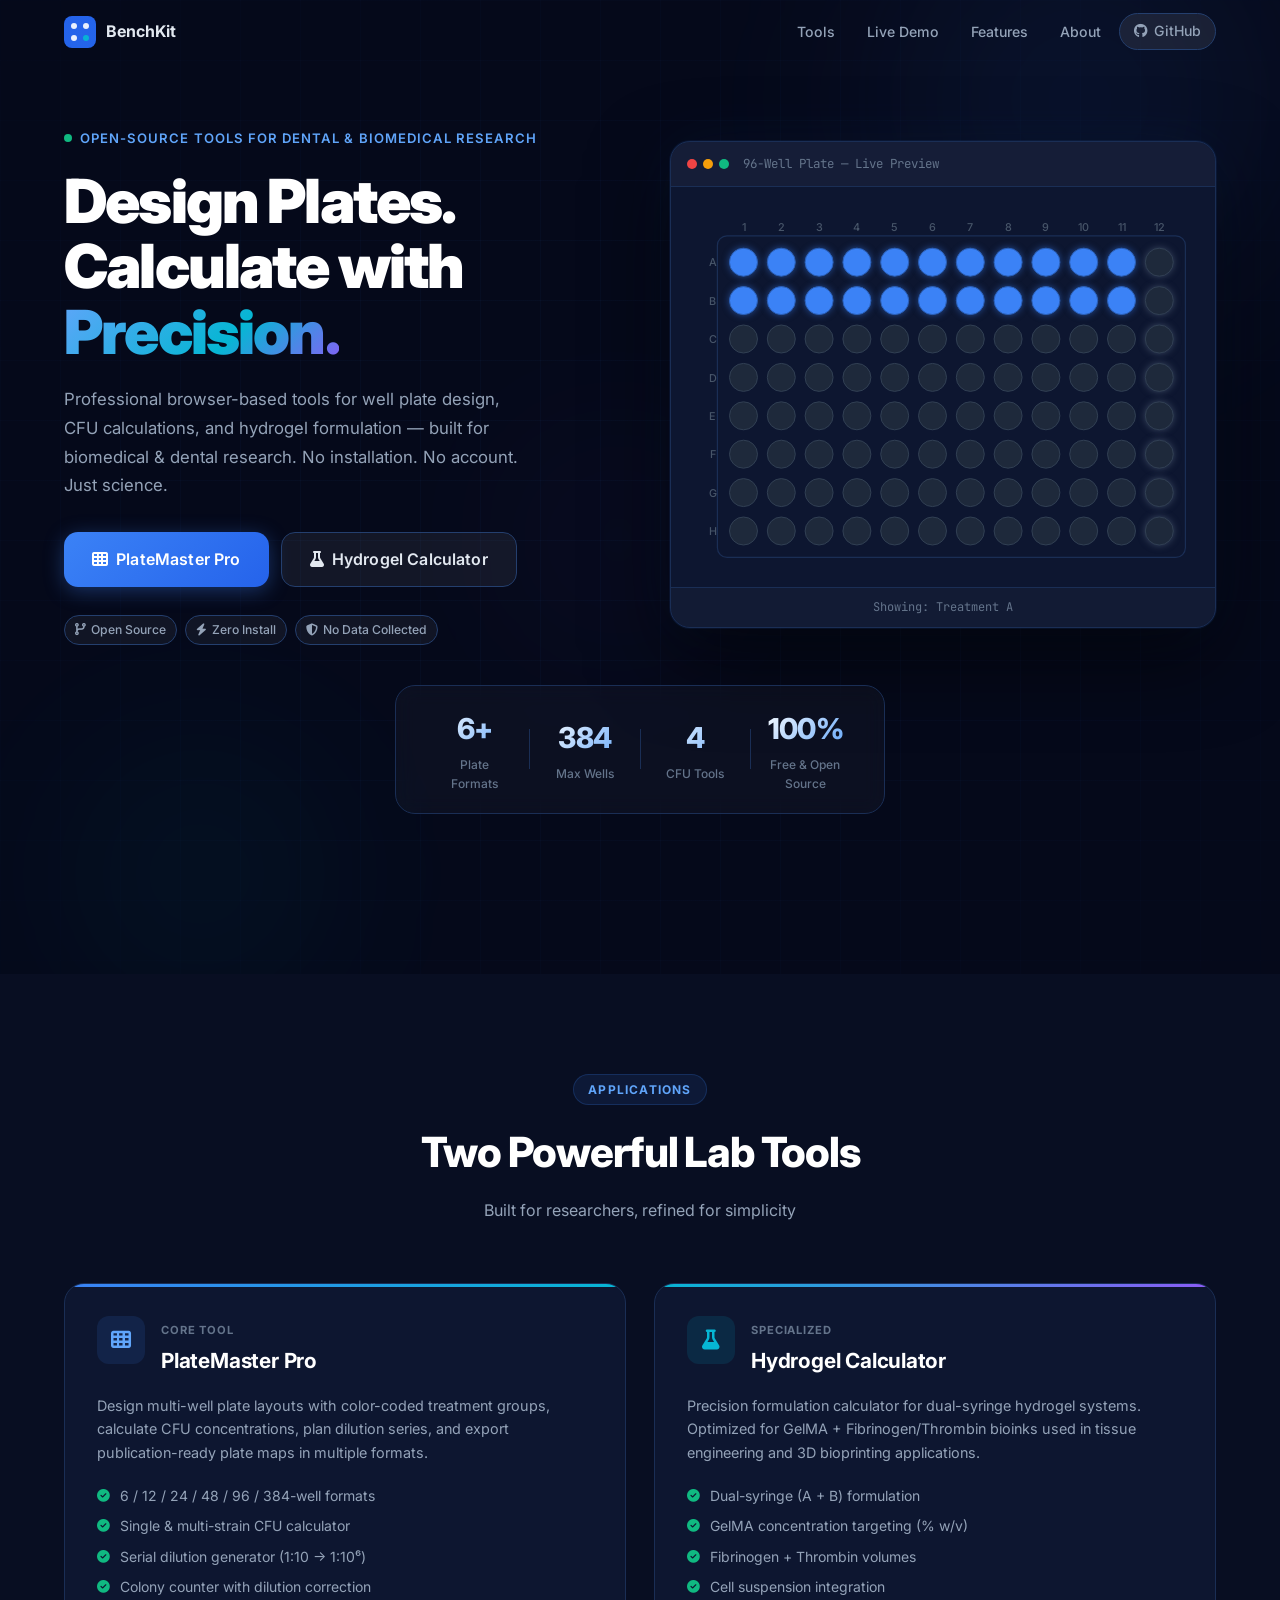
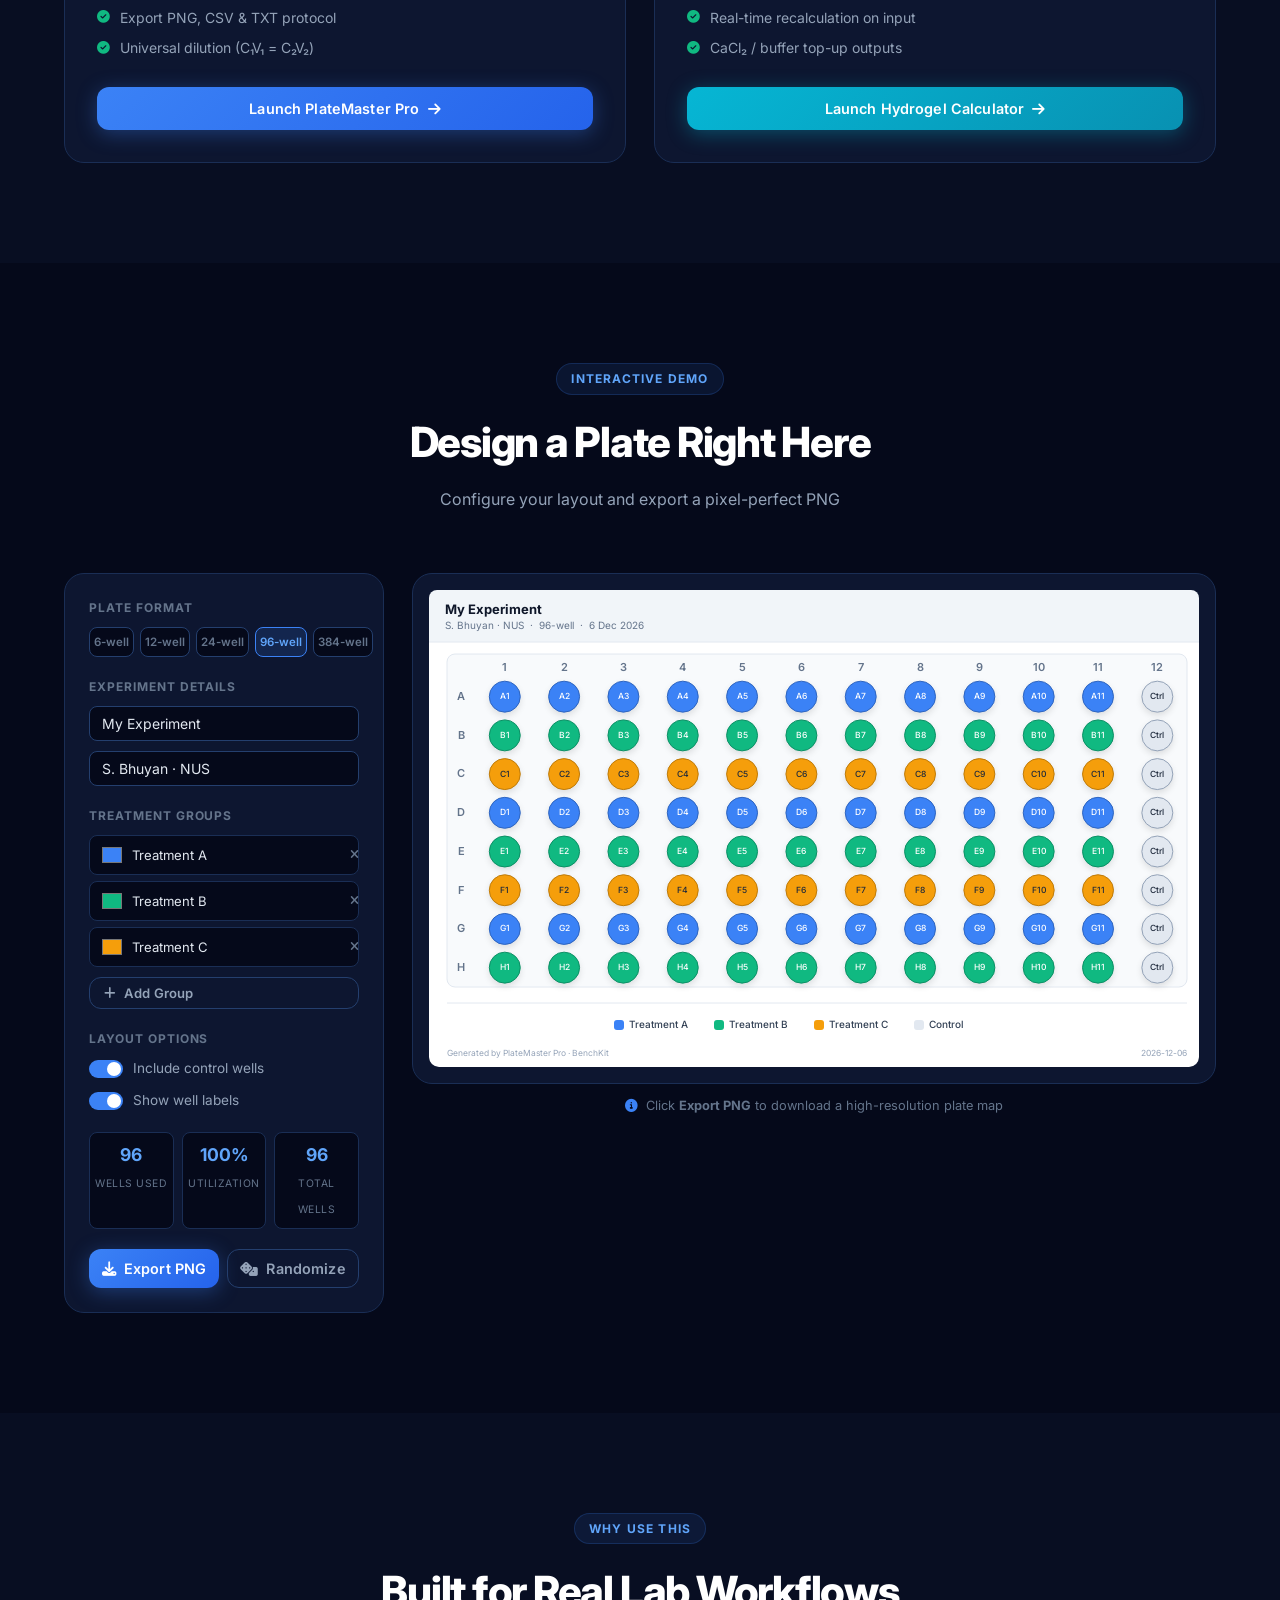
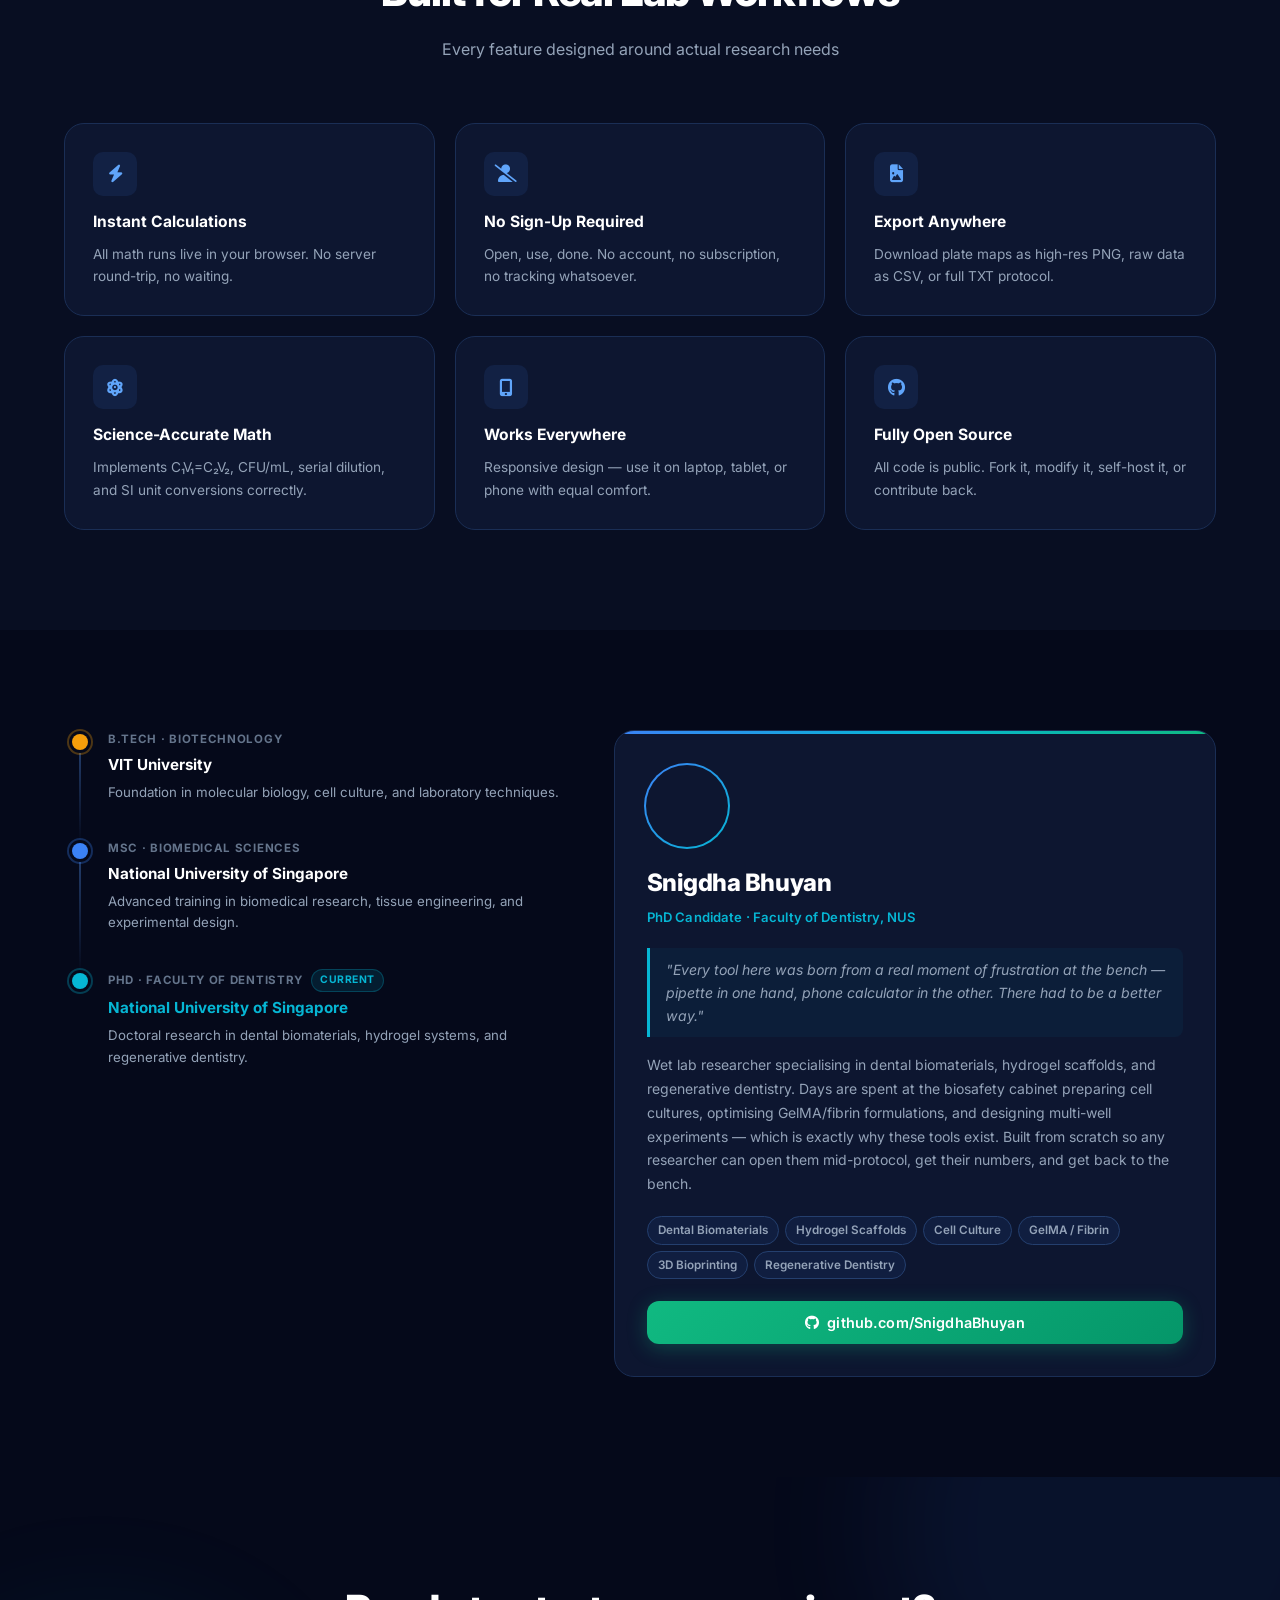
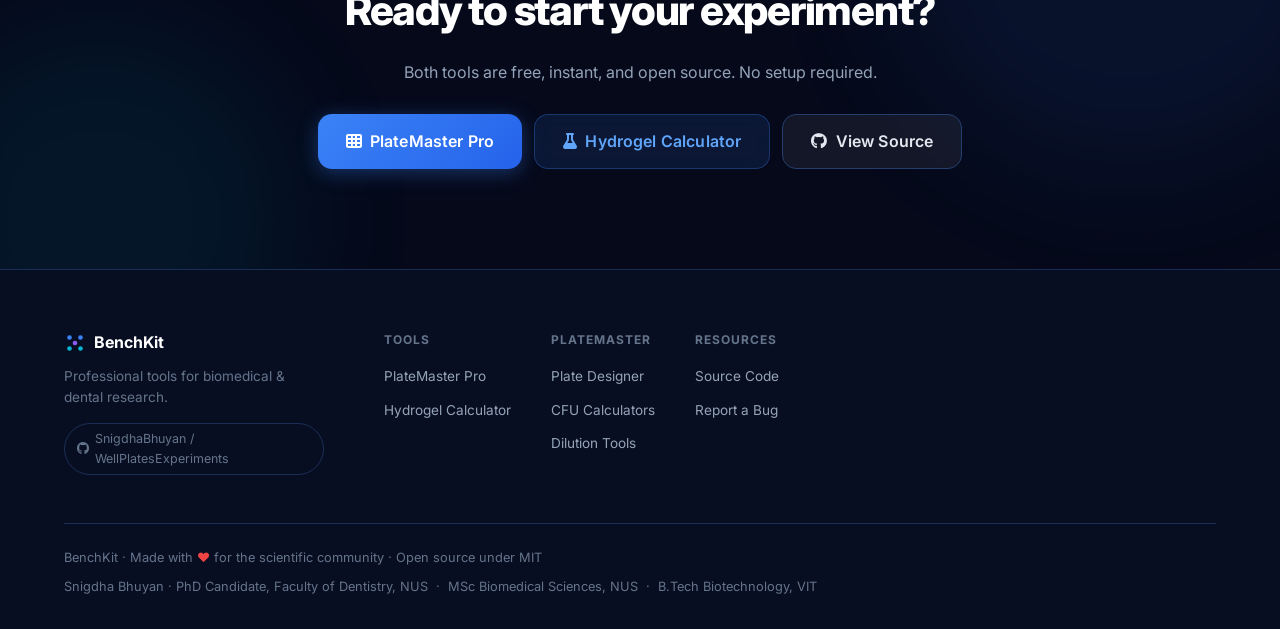
==== commit bfcf23c4: "Update index.html" ====
--- a/index.html
+++ b/index.html
@@ -509,6 +509,6 @@
     </div>
   </footer>
 
-  <script src="js/main.js"></script>
+  <script src="main.js"></script>
 </body>
 </html>
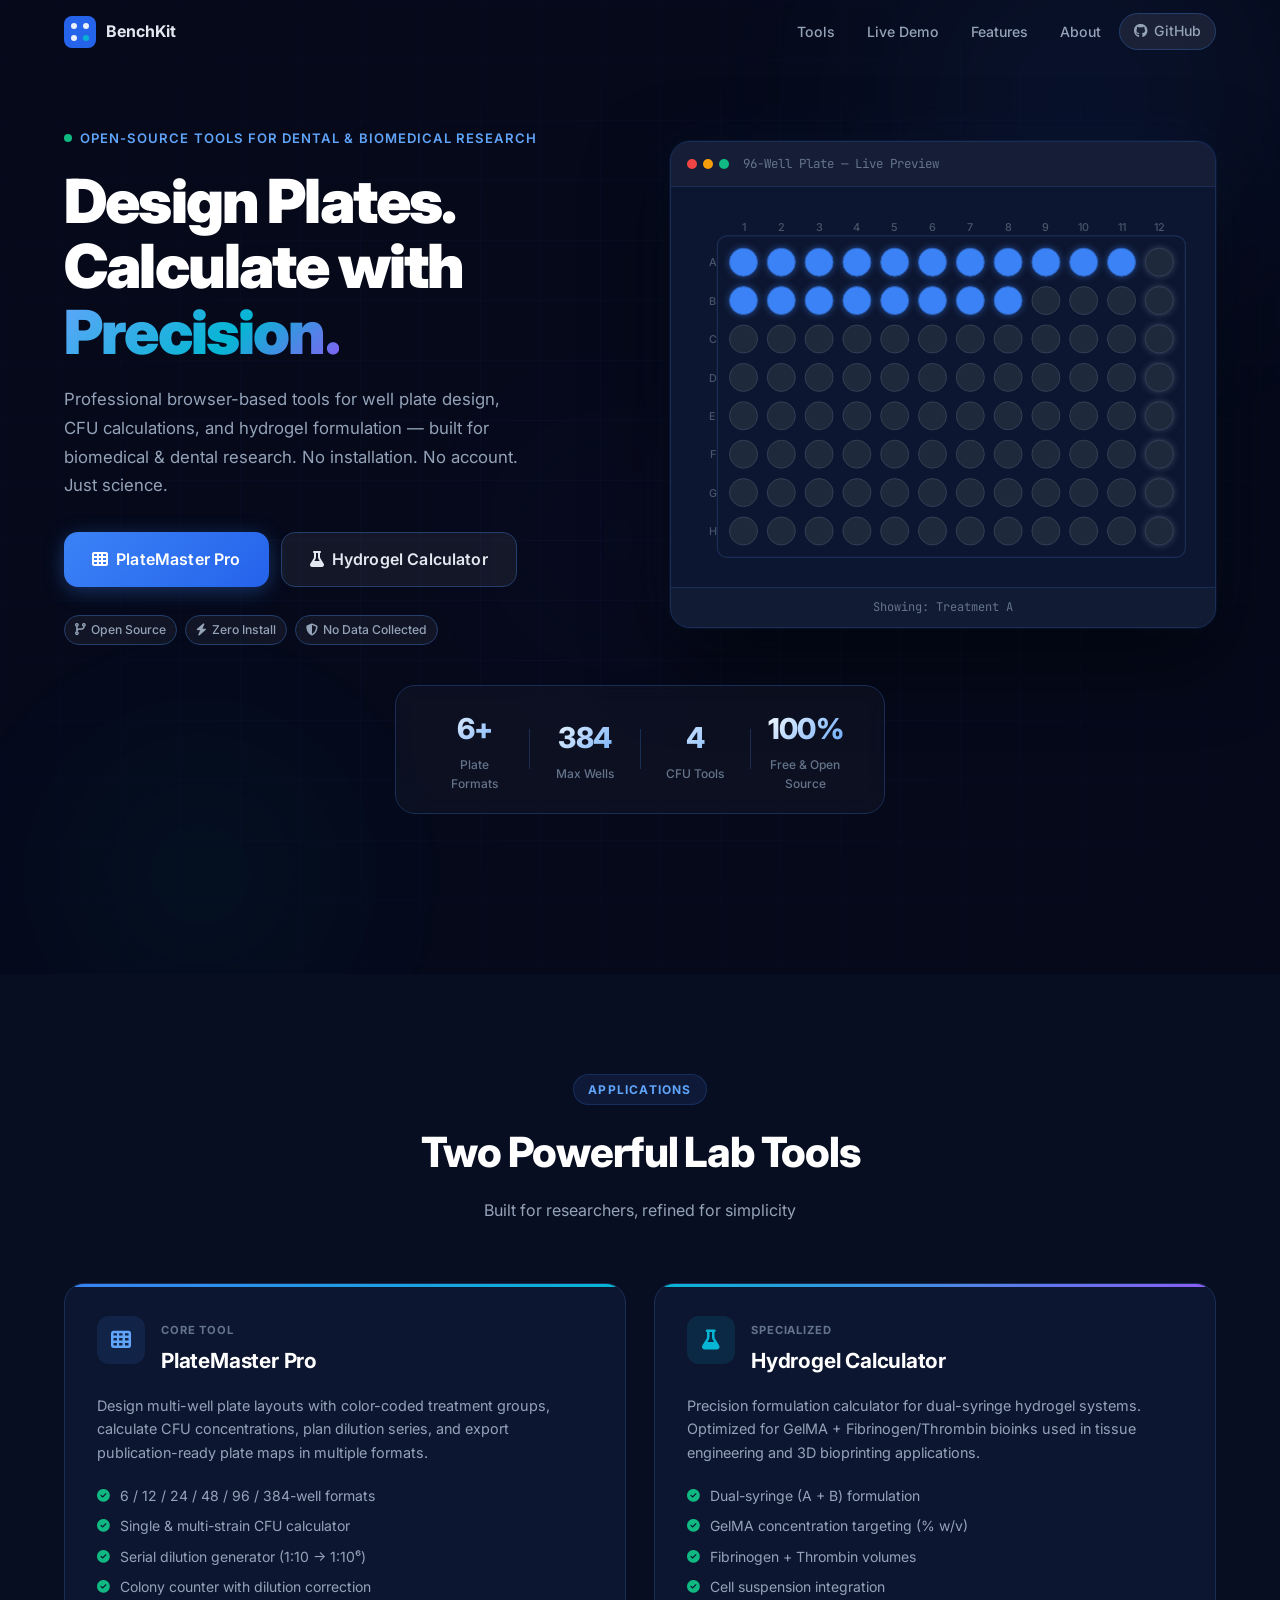
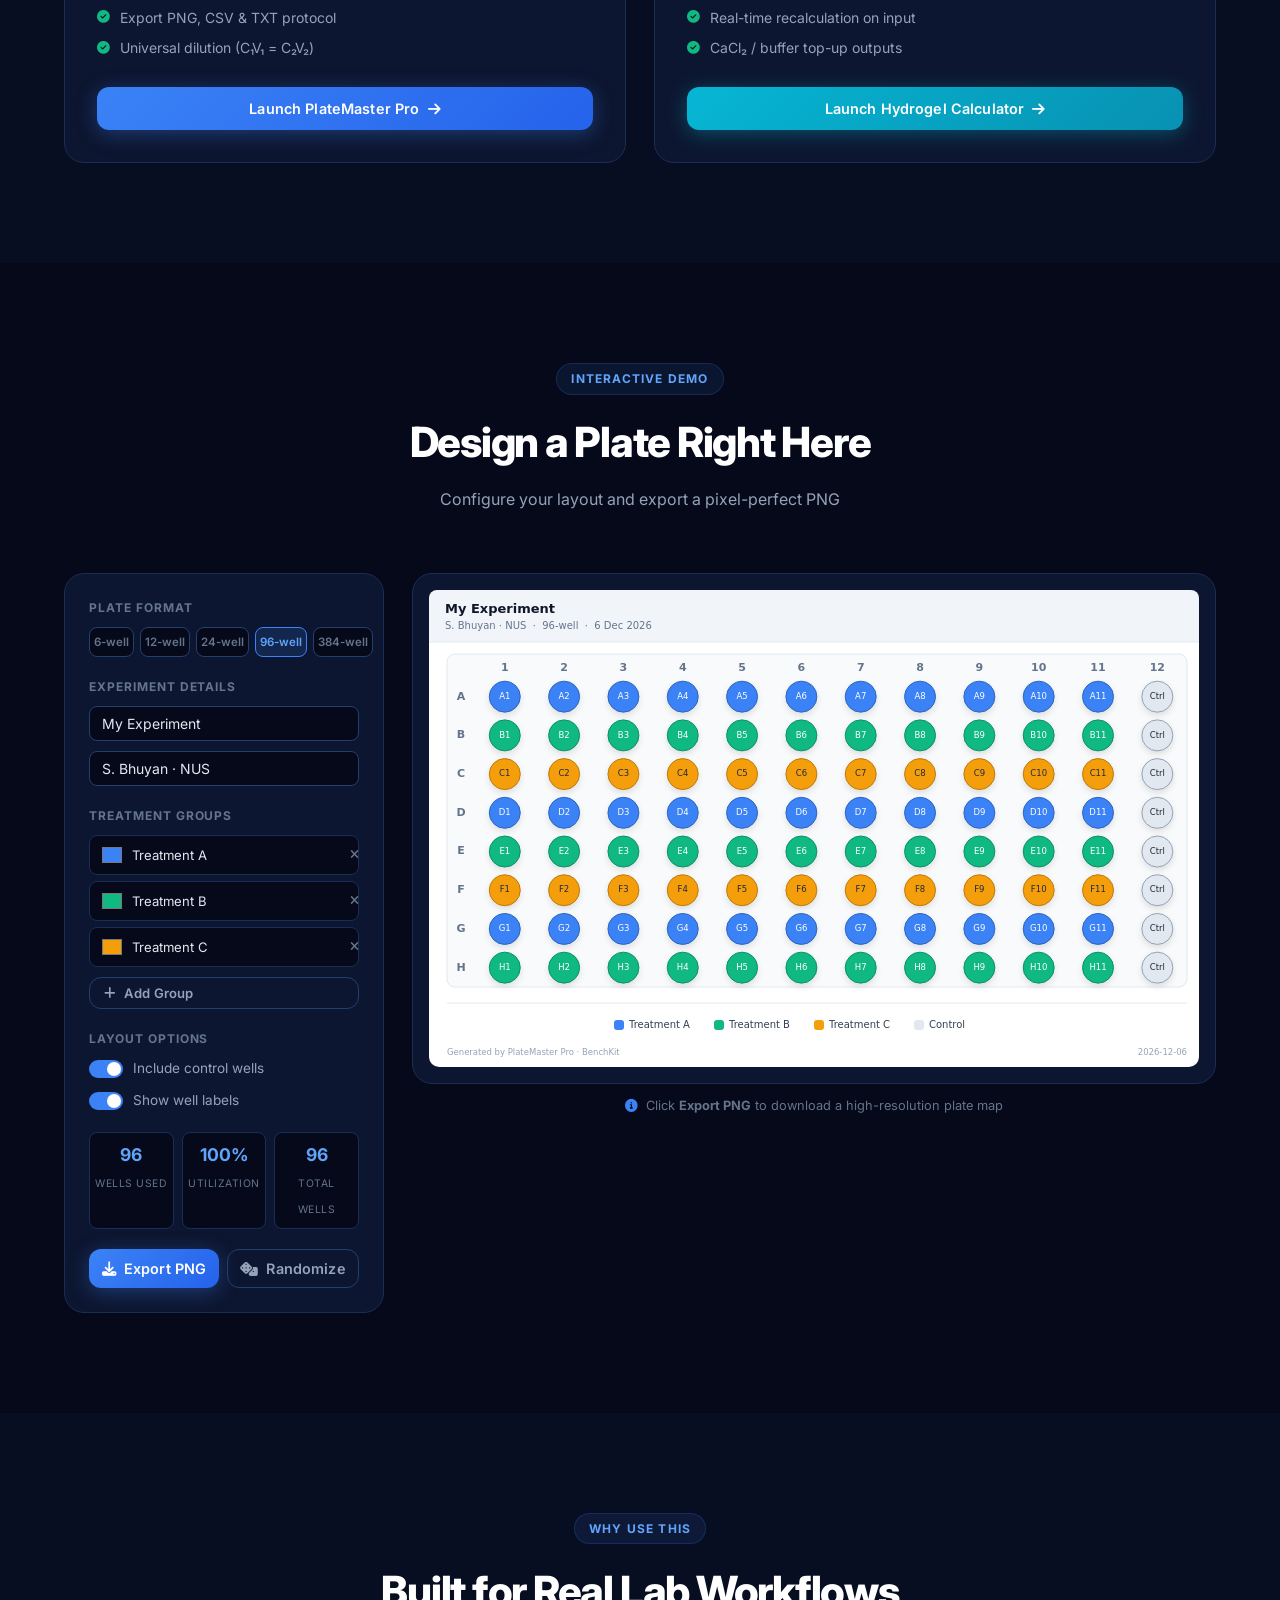
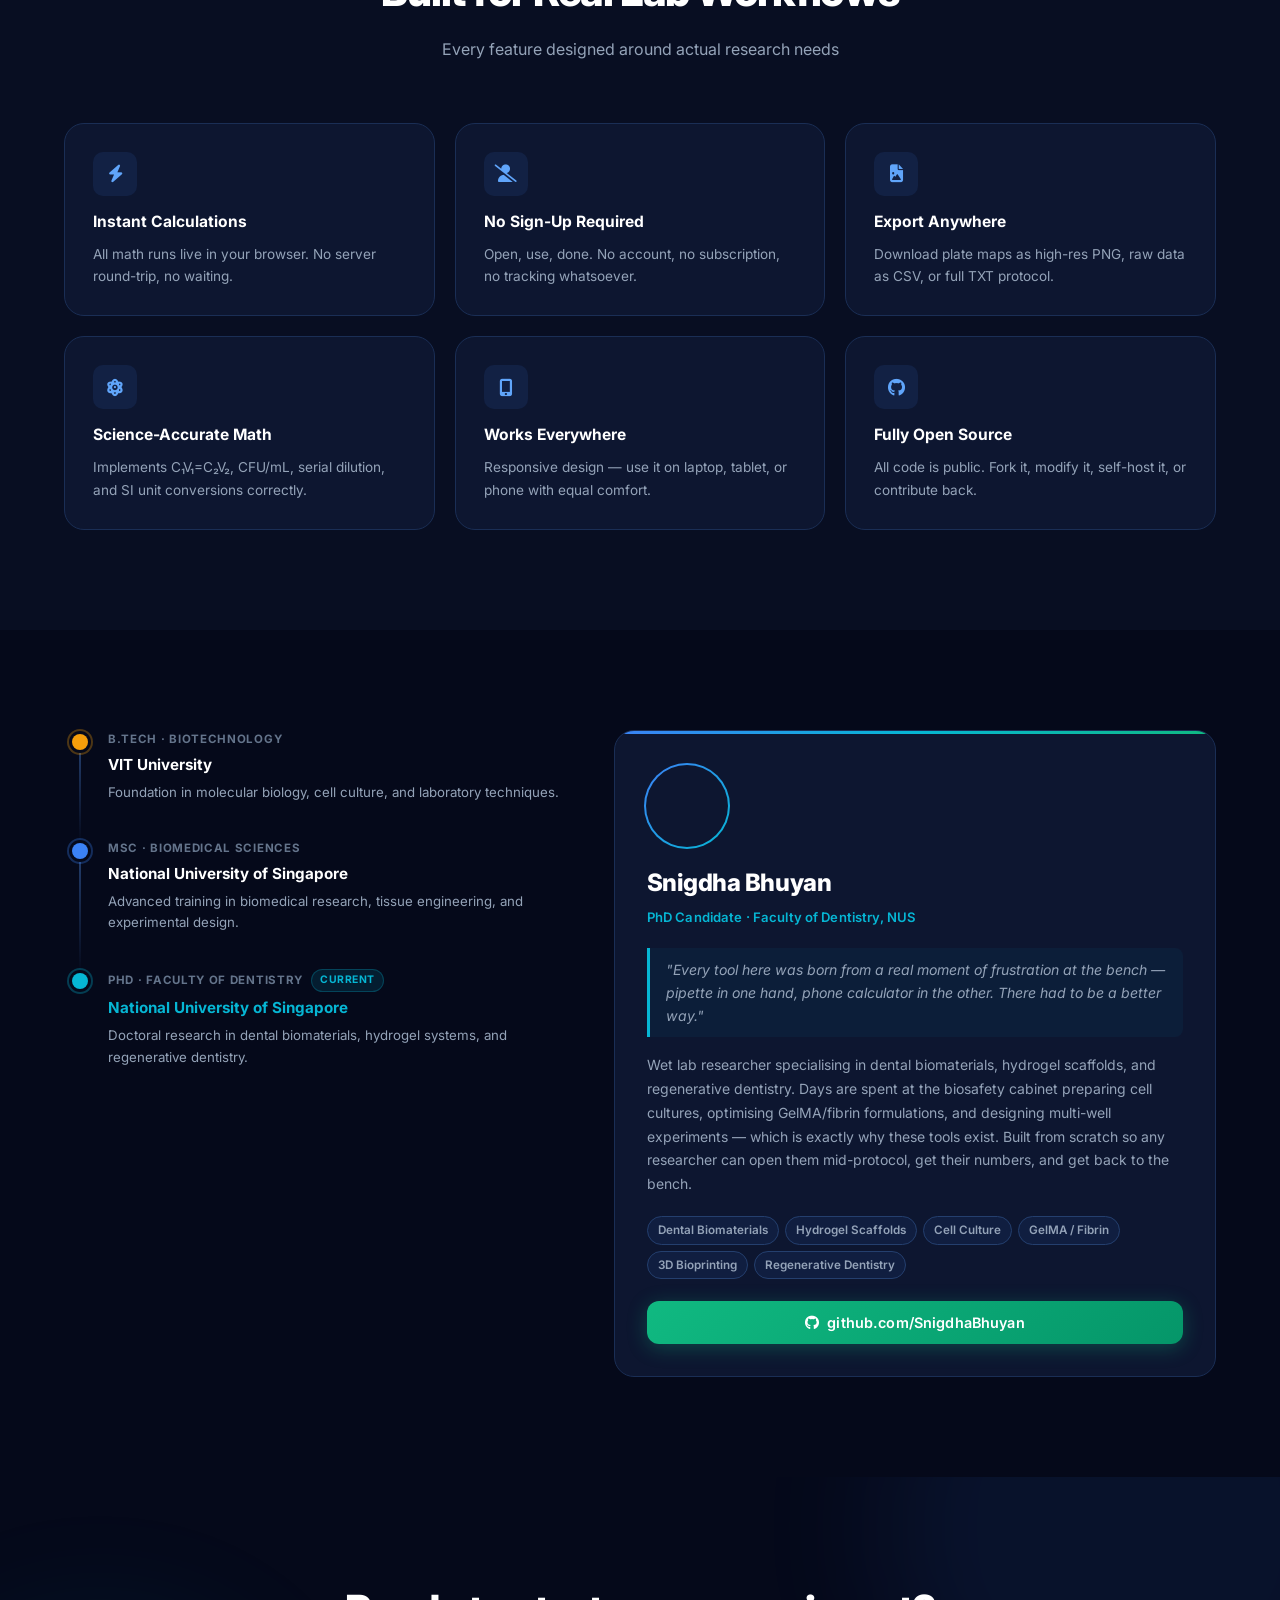
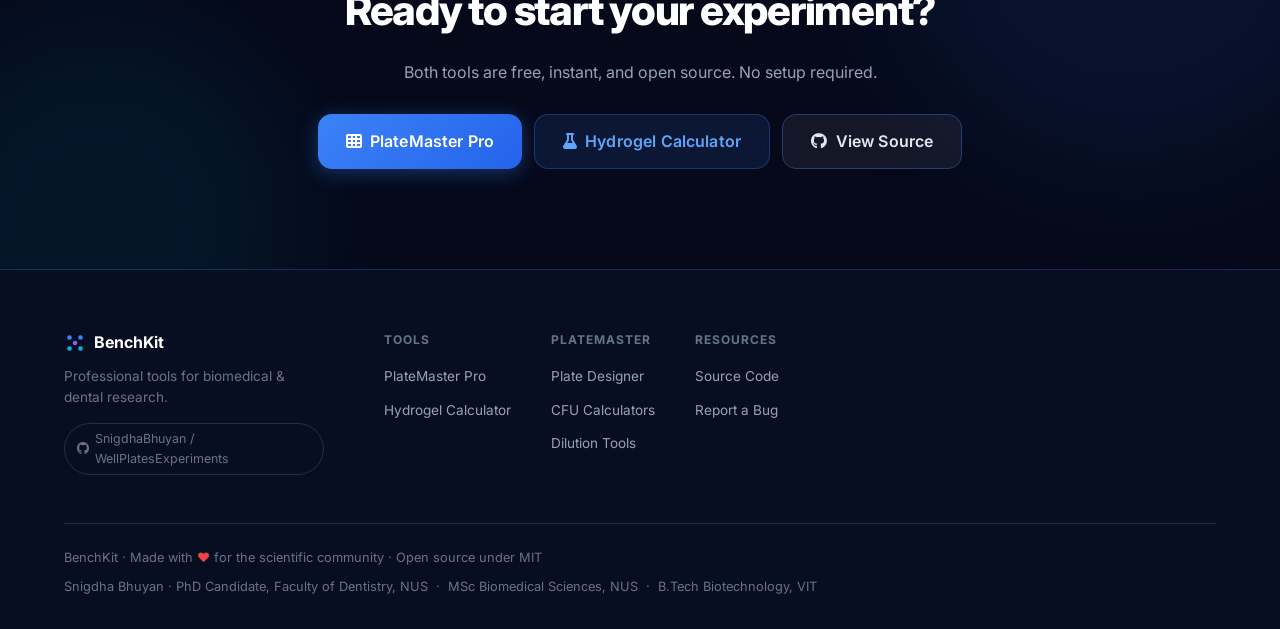
==== commit d2dec710: "Edit" ====
--- a/index.html
+++ b/index.html
@@ -81,10 +81,10 @@
           No&nbsp;installation. No&nbsp;account. Just&nbsp;science.
         </p>
         <div class="hero__ctas">
-          <a class="btn btn-primary btn-lg" href="../platemaster/">
+          <a class="btn btn-primary btn-lg" href="platemaster/">
             <i class="fas fa-th"></i> PlateMaster Pro
           </a>
-          <a class="btn btn-ghost btn-lg" href="../Hydrogel-Calculator/">
+          <a class="btn btn-ghost btn-lg" href="hydrogel/">
             <i class="fas fa-flask"></i> Hydrogel Calculator
           </a>
         </div>
@@ -173,7 +173,7 @@
             <li><i class="fas fa-check-circle"></i> Export PNG, CSV &amp; TXT protocol</li>
             <li><i class="fas fa-check-circle"></i> Universal dilution (C₁V₁ = C₂V₂)</li>
           </ul>
-          <a class="btn btn-primary tool-card__btn" href="../platemaster/">
+          <a class="btn btn-primary tool-card__btn" href="platemaster/">
             Launch PlateMaster Pro <i class="fas fa-arrow-right"></i>
           </a>
         </article>
@@ -203,7 +203,7 @@
             <li><i class="fas fa-check-circle"></i> Real-time recalculation on input</li>
             <li><i class="fas fa-check-circle"></i> CaCl₂ / buffer top-up outputs</li>
           </ul>
-          <a class="btn btn-teal tool-card__btn" href="../Hydrogel-Calculator/">
+          <a class="btn btn-teal tool-card__btn" href="hydrogel/">
             Launch Hydrogel Calculator <i class="fas fa-arrow-right"></i>
           </a>
         </article>
@@ -442,10 +442,10 @@
       <h2>Ready to start your experiment?</h2>
       <p>Both tools are free, instant, and open source. No setup required.</p>
       <div class="cta-section__btns">
-        <a class="btn btn-primary btn-lg" href="../platemaster/">
+        <a class="btn btn-primary btn-lg" href="platemaster/">
           <i class="fas fa-th"></i> PlateMaster Pro
         </a>
-        <a class="btn btn-glass btn-lg" href="../Hydrogel-Calculator/">
+        <a class="btn btn-glass btn-lg" href="hydrogel/">
           <i class="fas fa-flask"></i> Hydrogel Calculator
         </a>
         <a class="btn btn-ghost btn-lg" href="https://github.com/SnigdhaBhuyan/WellPlatesExperiments" target="_blank" rel="noopener">
@@ -480,16 +480,16 @@
           <div class="footer__col">
             <h4>Tools</h4>
             <ul>
-              <li><a href="../platemaster/">PlateMaster Pro</a></li>
-              <li><a href="../Hydrogel-Calculator/">Hydrogel Calculator</a></li>
+              <li><a href="platemaster/">PlateMaster Pro</a></li>
+              <li><a href="hydrogel/">Hydrogel Calculator</a></li>
             </ul>
           </div>
           <div class="footer__col">
             <h4>PlateMaster</h4>
             <ul>
-              <li><a href="../platemaster/">Plate Designer</a></li>
-              <li><a href="../platemaster/">CFU Calculators</a></li>
-              <li><a href="../platemaster/">Dilution Tools</a></li>
+              <li><a href="platemaster/">Plate Designer</a></li>
+              <li><a href="platemaster/">CFU Calculators</a></li>
+              <li><a href="platemaster/">Dilution Tools</a></li>
             </ul>
           </div>
           <div class="footer__col">
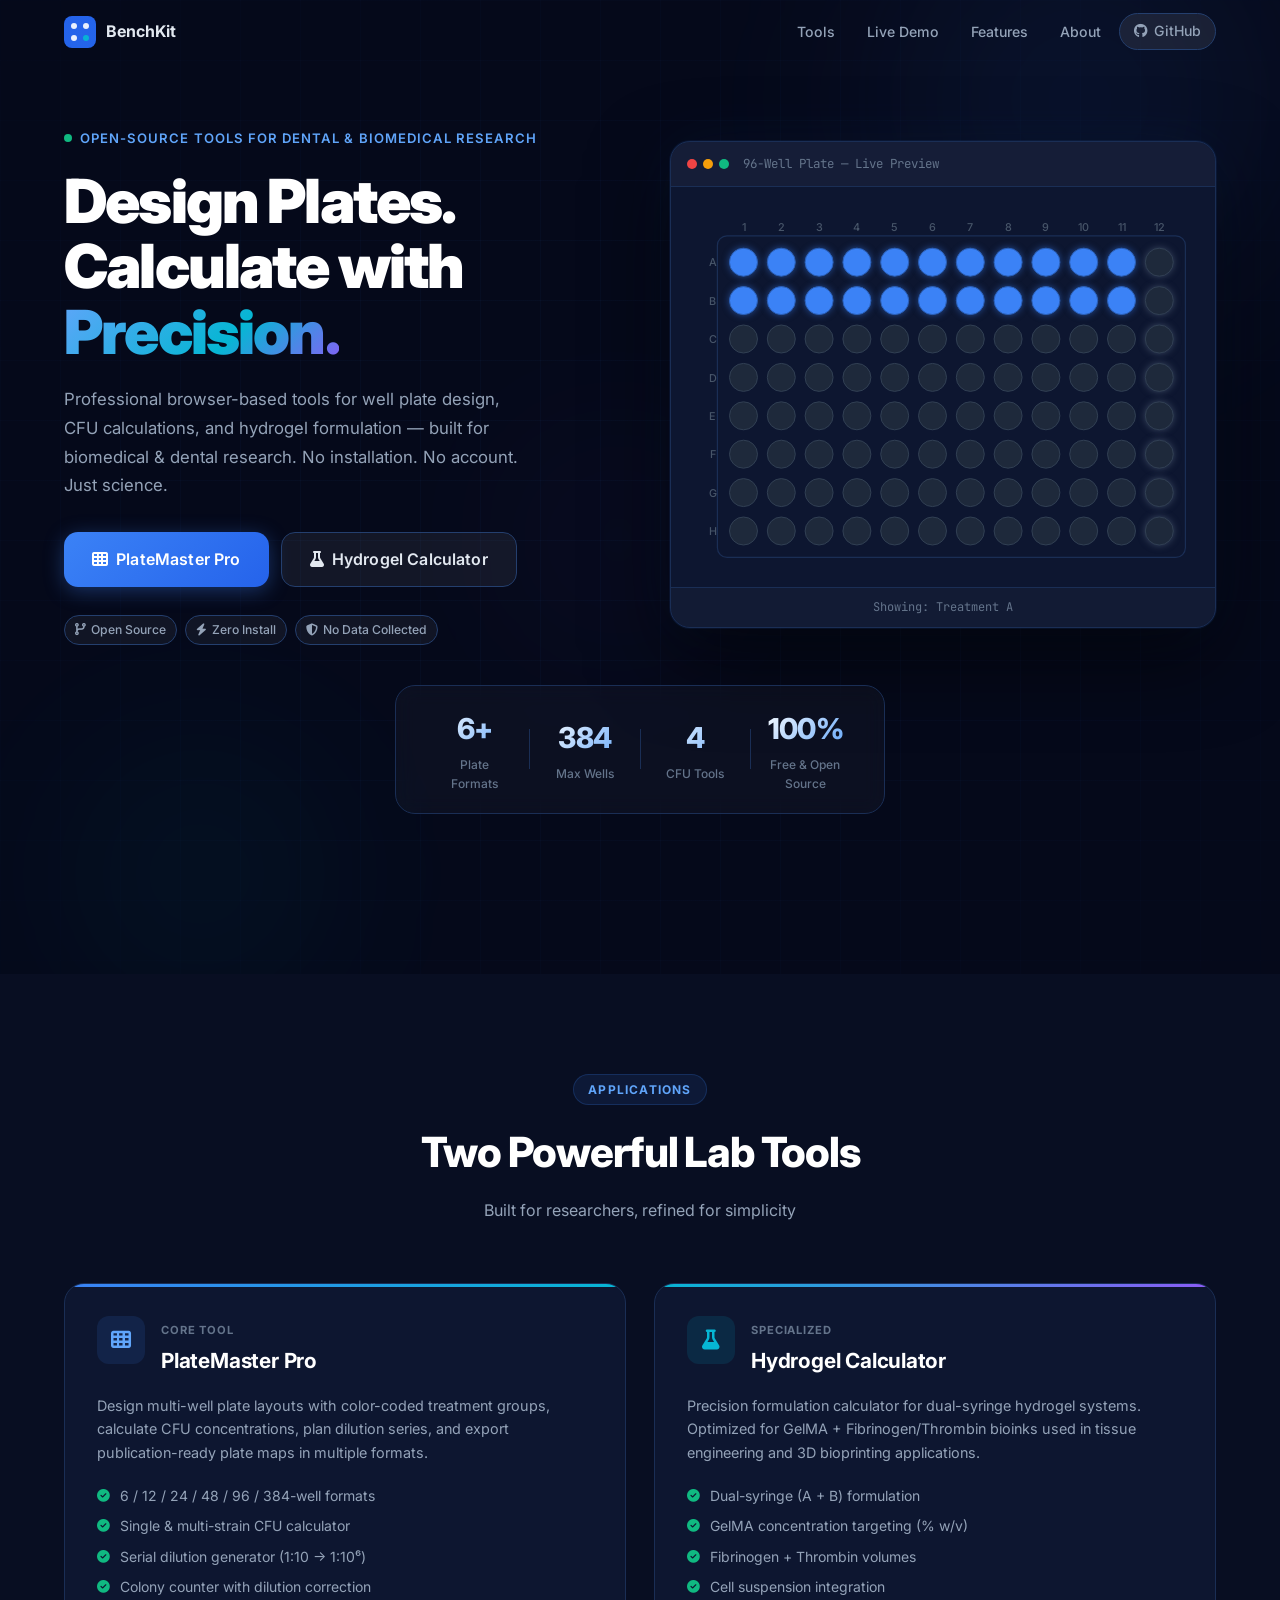
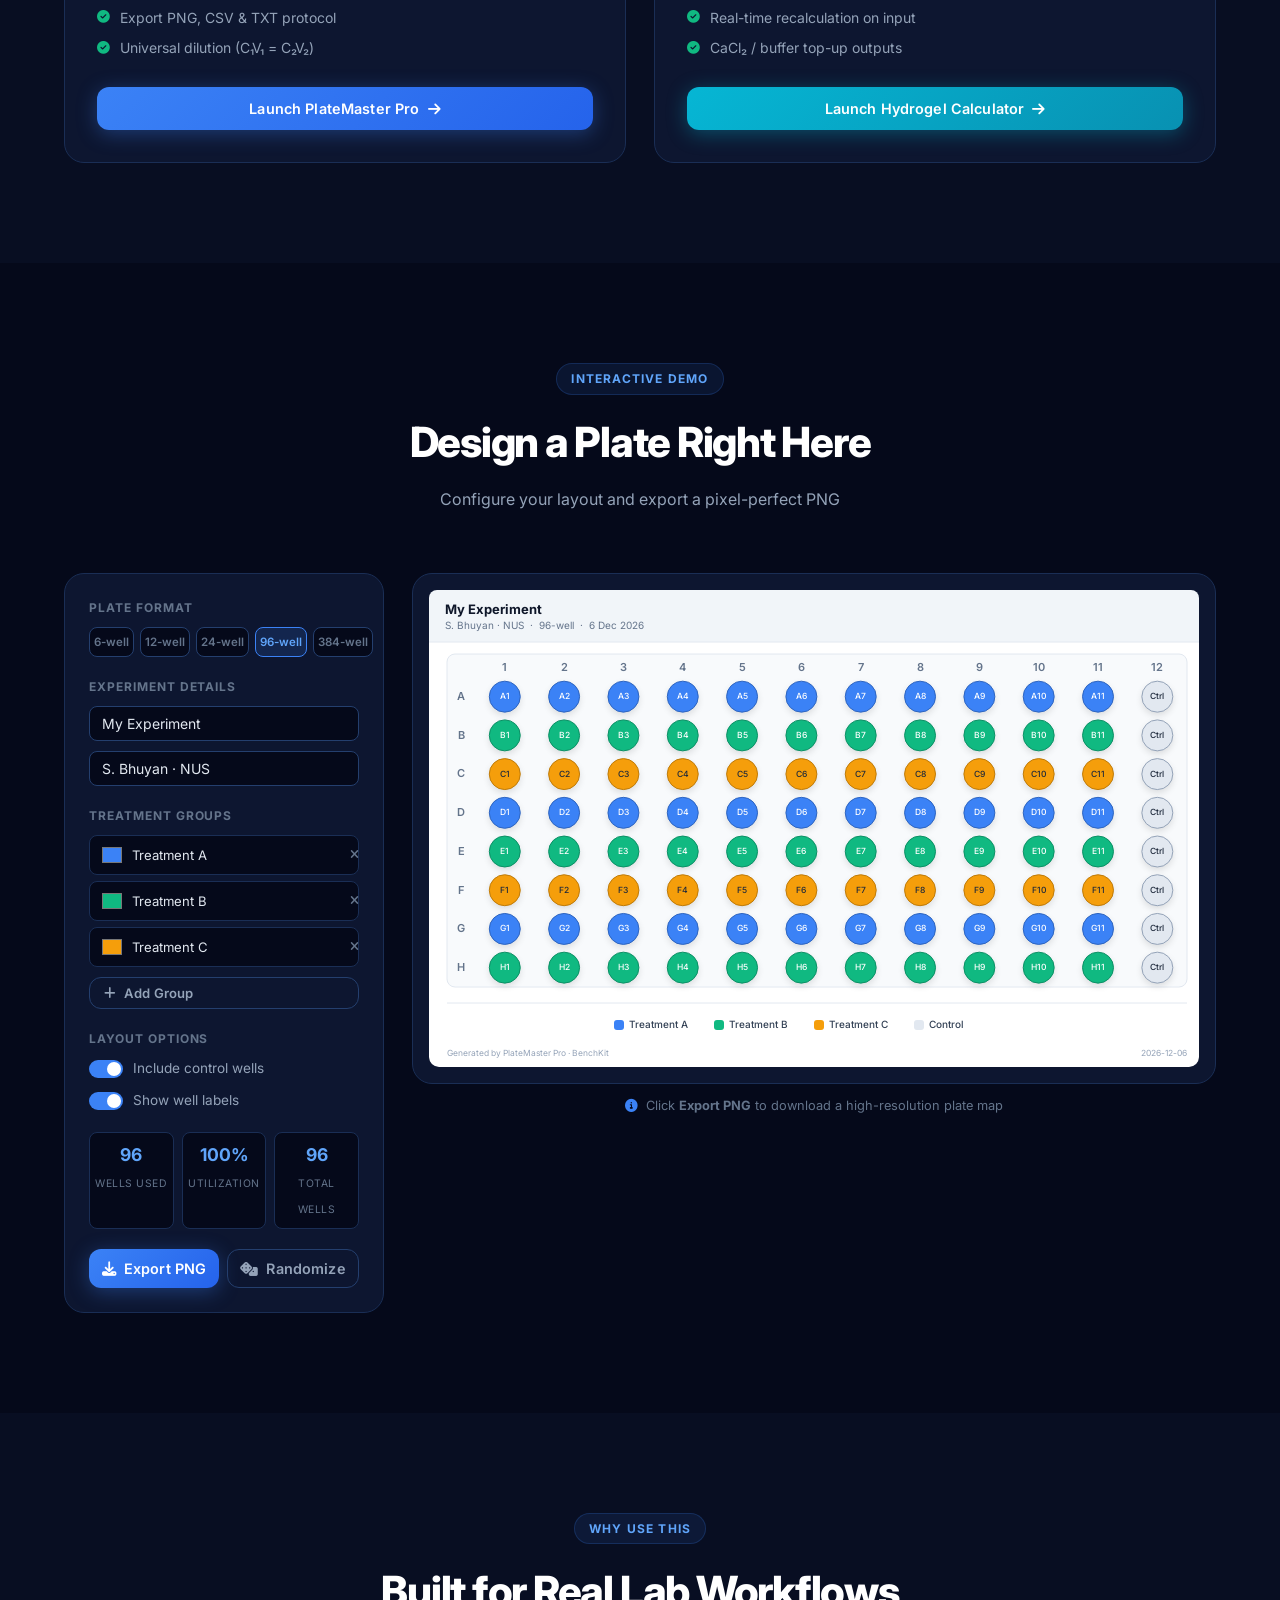
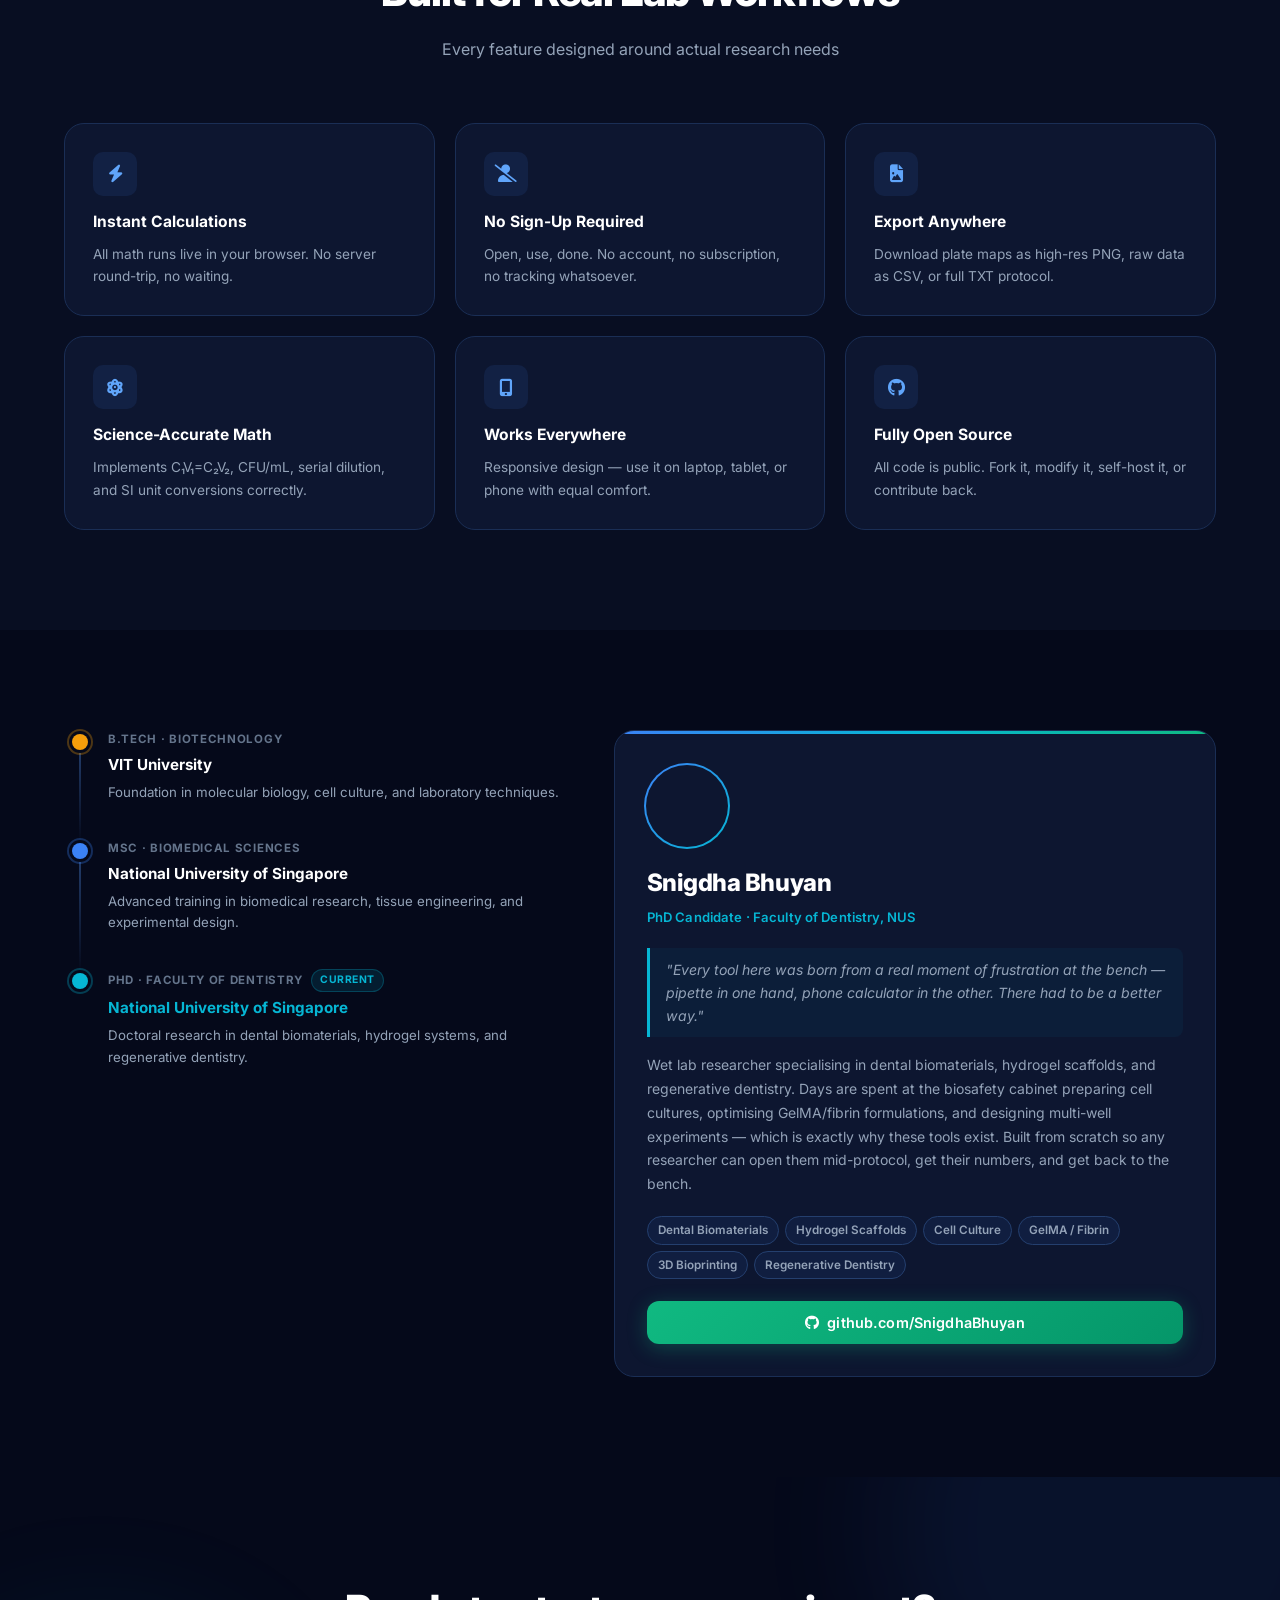
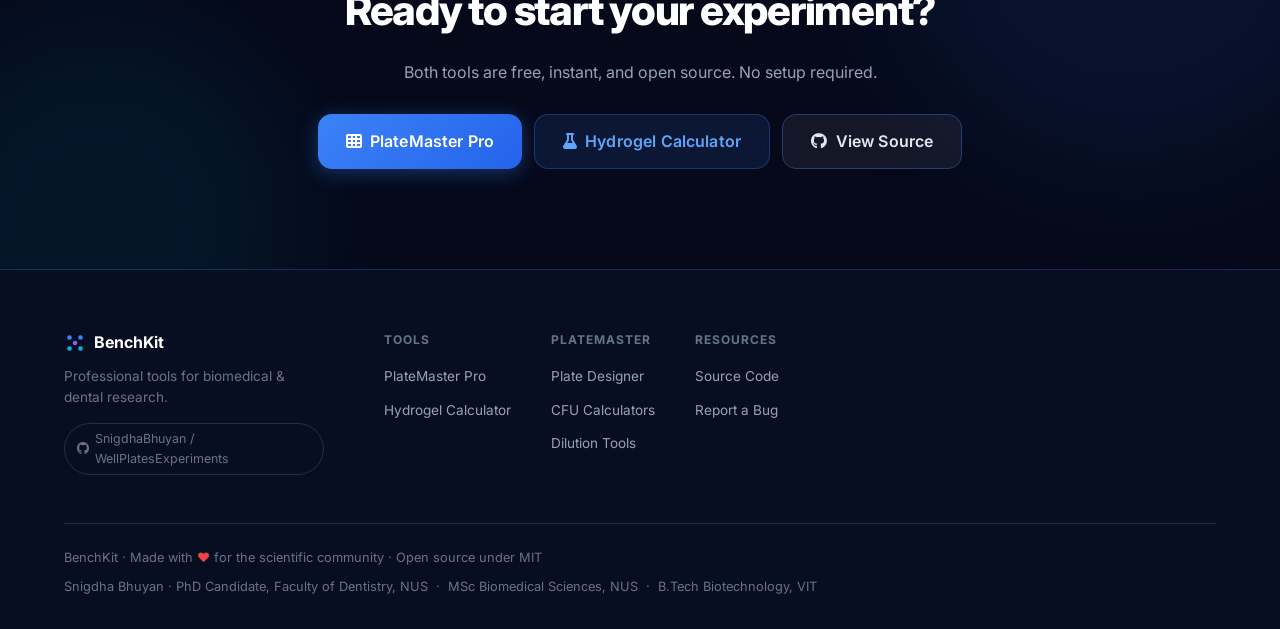
==== commit 3eb44956: "Update index.html" ====
--- a/index.html
+++ b/index.html
@@ -13,7 +13,7 @@
   <link rel="preconnect" href="https://fonts.googleapis.com" />
   <link href="https://fonts.googleapis.com/css2?family=Inter:wght@300;400;500;600;700;800;900&family=JetBrains+Mono:wght@400;500&display=swap" rel="stylesheet" />
   <link rel="stylesheet" href="https://cdnjs.cloudflare.com/ajax/libs/font-awesome/6.5.0/css/all.min.css" crossorigin="anonymous" />
-  <link rel="stylesheet" href="style.css" />
+  <link rel="stylesheet" href="css/style.css" />
 </head>
 <body>
 
@@ -509,6 +509,6 @@
     </div>
   </footer>
 
-  <script src="main.js"></script>
+  <script src="js/main.js"></script>
 </body>
 </html>
--- a/css/style.css
+++ b/css/style.css
@@ -0,0 +1,1119 @@
+@charset "UTF-8";
+/* ============================================================
+   BenchKit - Landing Page Stylesheet
+   Dark scientific theme | Inter typeface | CSS custom props
+   ============================================================ */
+
+/* --- Reset & base ------------------------------------------ */
+*, *::before, *::after { box-sizing: border-box; margin: 0; padding: 0; }
+html { scroll-behavior: smooth; font-size: 16px; }
+body {
+  font-family: 'Inter', 'Segoe UI', system-ui, -apple-system, sans-serif;
+  background: var(--bg);
+  color: var(--text);
+  line-height: 1.6;
+  overflow-x: hidden;
+  -webkit-font-smoothing: antialiased;
+}
+img, svg { display: block; max-width: 100%; }
+a { color: inherit; text-decoration: none; }
+ul { list-style: none; }
+button { font-family: inherit; cursor: pointer; border: none; background: none; }
+input { font-family: inherit; }
+
+/* --- Custom properties ------------------------------------- */
+:root {
+  --bg:           #05091a;
+  --bg-2:         #080e22;
+  --bg-card:      #0d1630;
+  --bg-card-2:    #111c38;
+  --border:       #1a2e55;
+  --border-light: #243f6e;
+
+  --primary:      #3b82f6;
+  --primary-dk:   #2563eb;
+  --primary-lt:   #60a5fa;
+  --teal:         #06b6d4;
+  --teal-dk:      #0891b2;
+  --purple:       #8b5cf6;
+  --green:        #10b981;
+  --amber:        #f59e0b;
+  --red:          #ef4444;
+
+  --text:         #e2e8f0;
+  --text-2:       #94a3b8;
+  --text-3:       #64748b;
+
+  --radius:       12px;
+  --radius-lg:    20px;
+  --radius-full:  9999px;
+
+  --nav-h:        64px;
+  --ease:         0.25s cubic-bezier(0.4, 0, 0.2, 1);
+}
+
+/* --- Utility ----------------------------------------------- */
+.container {
+  width: 100%;
+  max-width: 1200px;
+  margin: 0 auto;
+  padding: 0 24px;
+}
+
+.gradient-text {
+  background: linear-gradient(135deg, var(--primary-lt) 0%, var(--teal) 60%, var(--purple) 100%);
+  -webkit-background-clip: text;
+  -webkit-text-fill-color: transparent;
+  background-clip: text;
+}
+
+/* --- Buttons ----------------------------------------------- */
+.btn {
+  display: inline-flex;
+  align-items: center;
+  gap: 8px;
+  padding: 10px 20px;
+  border-radius: var(--radius);
+  font-size: 0.9rem;
+  font-weight: 600;
+  letter-spacing: 0.01em;
+  transition: all var(--ease);
+  white-space: nowrap;
+  position: relative;
+  overflow: hidden;
+  cursor: pointer;
+}
+.btn::after {
+  content: '';
+  position: absolute;
+  inset: 0;
+  background: rgba(255,255,255,0);
+  transition: background 0.2s;
+}
+.btn:hover::after { background: rgba(255,255,255,0.06); }
+
+.btn-primary {
+  background: linear-gradient(135deg, var(--primary) 0%, var(--primary-dk) 100%);
+  color: #fff;
+  box-shadow: 0 4px 20px rgba(59,130,246,0.35);
+}
+.btn-primary:hover { box-shadow: 0 6px 28px rgba(59,130,246,0.5); transform: translateY(-1px); }
+
+.btn-teal {
+  background: linear-gradient(135deg, var(--teal) 0%, var(--teal-dk) 100%);
+  color: #fff;
+  box-shadow: 0 4px 20px rgba(6,182,212,0.35);
+}
+.btn-teal:hover { box-shadow: 0 6px 28px rgba(6,182,212,0.5); transform: translateY(-1px); }
+
+.btn-green {
+  background: linear-gradient(135deg, var(--green) 0%, #059669 100%);
+  color: #fff;
+  box-shadow: 0 4px 20px rgba(16,185,129,0.3);
+}
+.btn-green:hover { box-shadow: 0 6px 28px rgba(16,185,129,0.45); transform: translateY(-1px); }
+
+.btn-ghost {
+  background: rgba(255,255,255,0.06);
+  color: var(--text);
+  border: 1px solid var(--border-light);
+}
+.btn-ghost:hover { background: rgba(255,255,255,0.1); transform: translateY(-1px); }
+
+.btn-glass {
+  background: rgba(59,130,246,0.12);
+  color: var(--primary-lt);
+  border: 1px solid rgba(59,130,246,0.3);
+  backdrop-filter: blur(10px);
+}
+.btn-glass:hover { background: rgba(59,130,246,0.2); transform: translateY(-1px); }
+
+.btn-outline {
+  background: transparent;
+  color: var(--text-2);
+  border: 1px solid var(--border-light);
+}
+.btn-outline:hover { border-color: var(--primary); color: var(--primary-lt); }
+
+.btn-lg { padding: 14px 28px; font-size: 1rem; border-radius: 14px; }
+.btn-sm { padding: 7px 14px; font-size: 0.82rem; }
+
+/* --- Navigation -------------------------------------------- */
+.nav {
+  position: fixed;
+  top: 0; left: 0; right: 0;
+  z-index: 100;
+  height: var(--nav-h);
+  border-bottom: 1px solid transparent;
+  transition: background var(--ease), border-color var(--ease);
+}
+.nav.scrolled {
+  background: rgba(5, 9, 26, 0.9);
+  border-color: var(--border);
+  backdrop-filter: blur(20px);
+}
+.nav__inner {
+  height: 100%;
+  max-width: 1200px;
+  margin: 0 auto;
+  padding: 0 24px;
+  display: flex;
+  align-items: center;
+  justify-content: space-between;
+  gap: 24px;
+}
+.nav__logo {
+  display: flex;
+  align-items: center;
+  gap: 10px;
+  font-weight: 700;
+  font-size: 1rem;
+  color: var(--text);
+  flex-shrink: 0;
+}
+.nav__logo-icon { width: 32px; height: 32px; flex-shrink: 0; }
+.nav__links {
+  display: flex;
+  align-items: center;
+  gap: 4px;
+}
+.nav__links a {
+  padding: 6px 14px;
+  border-radius: var(--radius-full);
+  font-size: 0.88rem;
+  font-weight: 500;
+  color: var(--text-2);
+  transition: all var(--ease);
+}
+.nav__links a:hover { color: var(--text); background: rgba(255,255,255,0.06); }
+.nav__github {
+  display: inline-flex !important;
+  align-items: center;
+  gap: 6px;
+  background: rgba(255,255,255,0.08) !important;
+  border: 1px solid var(--border-light) !important;
+  padding: 6px 14px !important;
+  border-radius: var(--radius-full) !important;
+}
+.nav__github:hover {
+  border-color: var(--primary) !important;
+  color: var(--primary-lt) !important;
+}
+.nav__burger {
+  display: none;
+  flex-direction: column;
+  gap: 5px;
+  padding: 6px;
+  border-radius: 8px;
+  cursor: pointer;
+}
+.nav__burger span {
+  display: block;
+  width: 22px;
+  height: 2px;
+  background: var(--text-2);
+  border-radius: 2px;
+  transition: all var(--ease);
+}
+.nav__burger.open span:nth-child(1) { transform: translateY(7px) rotate(45deg); }
+.nav__burger.open span:nth-child(2) { opacity: 0; }
+.nav__burger.open span:nth-child(3) { transform: translateY(-7px) rotate(-45deg); }
+
+/* --- Hero -------------------------------------------------- */
+.hero {
+  min-height: 100vh;
+  display: flex;
+  flex-direction: column;
+  justify-content: center;
+  padding-top: var(--nav-h);
+  position: relative;
+  overflow: hidden;
+}
+.hero__bg {
+  position: absolute;
+  inset: 0;
+  pointer-events: none;
+}
+.hero__grid-overlay {
+  position: absolute;
+  inset: 0;
+  background-image:
+    linear-gradient(rgba(59,130,246,0.04) 1px, transparent 1px),
+    linear-gradient(90deg, rgba(59,130,246,0.04) 1px, transparent 1px);
+  background-size: 60px 60px;
+  -webkit-mask-image: radial-gradient(ellipse 80% 80% at 50% 50%, black 30%, transparent 100%);
+  mask-image: radial-gradient(ellipse 80% 80% at 50% 50%, black 30%, transparent 100%);
+}
+.hero__orb {
+  position: absolute;
+  border-radius: 50%;
+  filter: blur(80px);
+  opacity: 0.6;
+  pointer-events: none;
+}
+.hero__orb--1 {
+  width: 600px; height: 600px;
+  top: -200px; right: -100px;
+  background: radial-gradient(circle, rgba(59,130,246,0.18) 0%, transparent 70%);
+  animation: orbFloat 12s ease-in-out infinite;
+}
+.hero__orb--2 {
+  width: 400px; height: 400px;
+  bottom: -100px; left: 0;
+  background: radial-gradient(circle, rgba(6,182,212,0.12) 0%, transparent 70%);
+  animation: orbFloat 16s ease-in-out infinite reverse;
+}
+.hero__orb--3 {
+  width: 300px; height: 300px;
+  top: 40%; right: 40%;
+  background: radial-gradient(circle, rgba(139,92,246,0.1) 0%, transparent 70%);
+  animation: orbFloat 20s ease-in-out infinite 3s;
+}
+@keyframes orbFloat {
+  0%, 100% { transform: translate(0, 0) scale(1); }
+  33%  { transform: translate(20px, -30px) scale(1.05); }
+  66%  { transform: translate(-15px, 20px) scale(0.97); }
+}
+
+.hero__inner {
+  position: relative;
+  z-index: 1;
+  max-width: 1200px;
+  margin: 0 auto;
+  padding: 60px 24px 40px;
+  display: grid;
+  grid-template-columns: 1fr 1fr;
+  align-items: center;
+  gap: 60px;
+}
+
+.hero__eyebrow {
+  display: inline-flex;
+  align-items: center;
+  gap: 8px;
+  font-size: 0.82rem;
+  font-weight: 600;
+  letter-spacing: 0.08em;
+  text-transform: uppercase;
+  color: var(--primary-lt);
+  margin-bottom: 20px;
+}
+.pulse-dot {
+  width: 8px; height: 8px;
+  border-radius: 50%;
+  background: var(--green);
+  box-shadow: 0 0 0 0 rgba(16,185,129,0.5);
+  animation: pulseAnim 2s infinite;
+  flex-shrink: 0;
+}
+@keyframes pulseAnim {
+  0%   { box-shadow: 0 0 0 0   rgba(16,185,129,0.6); }
+  70%  { box-shadow: 0 0 0 8px rgba(16,185,129,0);   }
+  100% { box-shadow: 0 0 0 0   rgba(16,185,129,0);   }
+}
+
+.hero__title {
+  font-size: clamp(2.4rem, 5vw, 3.8rem);
+  font-weight: 900;
+  line-height: 1.08;
+  letter-spacing: -0.03em;
+  color: #fff;
+  margin-bottom: 20px;
+}
+.hero__subtitle {
+  font-size: 1.05rem;
+  color: var(--text-2);
+  line-height: 1.7;
+  max-width: 480px;
+  margin-bottom: 32px;
+}
+.hero__ctas {
+  display: flex;
+  gap: 12px;
+  flex-wrap: wrap;
+  margin-bottom: 28px;
+}
+.hero__badges {
+  display: flex;
+  gap: 8px;
+  flex-wrap: wrap;
+}
+.badge {
+  display: inline-flex;
+  align-items: center;
+  gap: 5px;
+  padding: 4px 10px;
+  border-radius: var(--radius-full);
+  font-size: 0.76rem;
+  font-weight: 500;
+  background: rgba(255,255,255,0.05);
+  border: 1px solid var(--border-light);
+  color: var(--text-2);
+}
+
+/* --- Plate frame (hero visual) ----------------------------- */
+.plate-frame {
+  background: var(--bg-card);
+  border: 1px solid var(--border);
+  border-radius: var(--radius-lg);
+  overflow: hidden;
+  box-shadow:
+    0 0 0 1px rgba(59,130,246,0.08),
+    0 30px 80px rgba(0,0,0,0.6),
+    0 0 60px rgba(59,130,246,0.08);
+  transition: box-shadow 0.4s;
+}
+.plate-frame:hover {
+  box-shadow:
+    0 0 0 1px rgba(59,130,246,0.15),
+    0 30px 80px rgba(0,0,0,0.7),
+    0 0 80px rgba(59,130,246,0.15);
+}
+.plate-frame__header {
+  display: flex;
+  align-items: center;
+  gap: 6px;
+  padding: 12px 16px;
+  background: rgba(255,255,255,0.03);
+  border-bottom: 1px solid var(--border);
+}
+.plate-frame__dot {
+  width: 10px; height: 10px;
+  border-radius: 50%;
+  background: var(--border-light);
+}
+.plate-frame__dot:nth-child(1) { background: #ef4444; }
+.plate-frame__dot:nth-child(2) { background: #f59e0b; }
+.plate-frame__dot:nth-child(3) { background: #10b981; }
+.plate-frame__label {
+  margin-left: 8px;
+  font-size: 0.78rem;
+  color: var(--text-3);
+  font-family: 'JetBrains Mono', monospace;
+}
+.plate-frame__body { padding: 20px; }
+.plate-frame__body svg { width: 100%; height: auto; }
+.plate-frame__footer {
+  padding: 10px 16px;
+  background: rgba(255,255,255,0.02);
+  border-top: 1px solid var(--border);
+  font-size: 0.75rem;
+  color: var(--text-3);
+  font-family: 'JetBrains Mono', monospace;
+  text-align: center;
+}
+
+/* --- Hero stats bar ---------------------------------------- */
+.hero__stats {
+  position: relative;
+  z-index: 1;
+  display: flex;
+  align-items: center;
+  justify-content: center;
+  max-width: 700px;
+  margin: 0 auto 60px;
+  padding: 0 24px;
+  background: rgba(255,255,255,0.03);
+  border: 1px solid var(--border);
+  border-radius: var(--radius-lg);
+  backdrop-filter: blur(10px);
+}
+.stat-item {
+  flex: 1;
+  text-align: center;
+  padding: 20px 16px;
+}
+.stat-item__value {
+  display: block;
+  font-size: 1.8rem;
+  font-weight: 800;
+  background: linear-gradient(135deg, #fff 0%, var(--primary-lt) 100%);
+  -webkit-background-clip: text;
+  -webkit-text-fill-color: transparent;
+  background-clip: text;
+  letter-spacing: -0.02em;
+}
+.stat-item__label {
+  display: block;
+  font-size: 0.75rem;
+  color: var(--text-3);
+  margin-top: 3px;
+  font-weight: 500;
+}
+.stat-divider {
+  width: 1px;
+  height: 40px;
+  background: var(--border);
+  flex-shrink: 0;
+}
+
+/* --- Section shared ---------------------------------------- */
+section { padding: 100px 0; }
+.section-header {
+  text-align: center;
+  margin-bottom: 60px;
+}
+.section-tag {
+  display: inline-block;
+  padding: 5px 14px;
+  border-radius: var(--radius-full);
+  font-size: 0.75rem;
+  font-weight: 700;
+  letter-spacing: 0.1em;
+  text-transform: uppercase;
+  background: rgba(59,130,246,0.1);
+  color: var(--primary-lt);
+  border: 1px solid rgba(59,130,246,0.2);
+  margin-bottom: 14px;
+}
+.section-title {
+  font-size: clamp(1.8rem, 3.5vw, 2.6rem);
+  font-weight: 800;
+  letter-spacing: -0.03em;
+  color: #fff;
+  margin-bottom: 12px;
+}
+.section-sub {
+  font-size: 1rem;
+  color: var(--text-2);
+}
+
+/* Scroll-in animation */
+[data-animate] {
+  opacity: 0;
+  transform: translateY(24px);
+  transition: opacity 0.6s ease, transform 0.6s ease;
+}
+[data-animate].visible {
+  opacity: 1;
+  transform: none;
+}
+
+/* --- Tools section ----------------------------------------- */
+.tools { background: var(--bg-2); }
+.tools__grid {
+  display: grid;
+  grid-template-columns: 1fr 1fr;
+  gap: 28px;
+}
+.tool-card {
+  background: var(--bg-card);
+  border: 1px solid var(--border);
+  border-radius: var(--radius-lg);
+  padding: 32px;
+  position: relative;
+  overflow: hidden;
+  transition: transform var(--ease), box-shadow var(--ease), border-color var(--ease);
+}
+.tool-card:hover {
+  transform: translateY(-4px);
+  border-color: var(--border-light);
+  box-shadow: 0 20px 60px rgba(0,0,0,0.4);
+}
+.tool-card__accent {
+  position: absolute;
+  top: 0; left: 0; right: 0;
+  height: 3px;
+}
+.tool-card__accent--blue { background: linear-gradient(90deg, var(--primary), var(--teal)); }
+.tool-card__accent--teal { background: linear-gradient(90deg, var(--teal), var(--purple)); }
+.tool-card__top {
+  display: flex;
+  align-items: flex-start;
+  gap: 16px;
+  margin-bottom: 16px;
+}
+.tool-card__icon-wrap {
+  width: 48px; height: 48px;
+  border-radius: 12px;
+  display: flex;
+  align-items: center;
+  justify-content: center;
+  font-size: 1.25rem;
+  flex-shrink: 0;
+}
+.icon-blue { background: rgba(59,130,246,0.12); color: var(--primary-lt); }
+.icon-teal { background: rgba(6,182,212,0.12);  color: var(--teal); }
+.tool-card__tag {
+  display: inline-block;
+  font-size: 0.7rem;
+  font-weight: 700;
+  letter-spacing: 0.08em;
+  text-transform: uppercase;
+  color: var(--text-3);
+  margin-bottom: 4px;
+}
+.tool-card__name {
+  font-size: 1.3rem;
+  font-weight: 700;
+  color: #fff;
+  letter-spacing: -0.01em;
+}
+.tool-card__desc {
+  font-size: 0.9rem;
+  color: var(--text-2);
+  line-height: 1.65;
+  margin-bottom: 20px;
+}
+.tool-card__list {
+  display: flex;
+  flex-direction: column;
+  gap: 8px;
+  margin-bottom: 28px;
+}
+.tool-card__list li {
+  display: flex;
+  align-items: center;
+  gap: 10px;
+  font-size: 0.875rem;
+  color: var(--text-2);
+}
+.tool-card__list .fa-check-circle { color: var(--green); font-size: 0.8rem; flex-shrink: 0; }
+.tool-card__btn { width: 100%; justify-content: center; }
+
+/* --- Demo section ------------------------------------------ */
+.demo { background: var(--bg); }
+.demo__layout {
+  display: grid;
+  grid-template-columns: 320px 1fr;
+  gap: 28px;
+  align-items: start;
+}
+.demo__panel {
+  background: var(--bg-card);
+  border: 1px solid var(--border);
+  border-radius: var(--radius-lg);
+  padding: 24px;
+  display: flex;
+  flex-direction: column;
+  gap: 20px;
+  position: sticky;
+  top: calc(var(--nav-h) + 16px);
+}
+.ctrl-group { display: flex; flex-direction: column; gap: 10px; }
+.ctrl-label {
+  font-size: 0.75rem;
+  font-weight: 700;
+  letter-spacing: 0.08em;
+  text-transform: uppercase;
+  color: var(--text-3);
+}
+.ctrl-input {
+  background: var(--bg);
+  border: 1px solid var(--border-light);
+  border-radius: 8px;
+  padding: 8px 12px;
+  font-size: 0.875rem;
+  color: var(--text);
+  outline: none;
+  transition: border-color var(--ease);
+}
+.ctrl-input:focus { border-color: var(--primary); }
+.format-grid {
+  display: grid;
+  grid-template-columns: repeat(5, 1fr);
+  gap: 6px;
+}
+.fmt-btn {
+  padding: 7px 4px;
+  font-size: 0.72rem;
+  font-weight: 600;
+  border-radius: 8px;
+  border: 1px solid var(--border-light);
+  color: var(--text-3);
+  background: var(--bg);
+  transition: all var(--ease);
+  white-space: nowrap;
+}
+.fmt-btn:hover { border-color: var(--primary); color: var(--primary-lt); }
+.fmt-btn.active {
+  background: rgba(59,130,246,0.15);
+  border-color: var(--primary);
+  color: var(--primary-lt);
+}
+.groups-list { display: flex; flex-direction: column; gap: 6px; }
+.group-row {
+  display: flex;
+  align-items: center;
+  gap: 8px;
+  background: var(--bg);
+  border: 1px solid var(--border);
+  border-radius: 8px;
+  padding: 7px 10px;
+}
+.group-row input[type="color"] {
+  width: 24px; height: 24px;
+  border: none; background: none;
+  border-radius: 4px;
+  cursor: pointer;
+  padding: 0;
+  flex-shrink: 0;
+}
+.group-row input[type="text"] {
+  flex: 1;
+  background: none;
+  border: none;
+  outline: none;
+  font-size: 0.82rem;
+  color: var(--text);
+}
+.group-row input[type="text"]::placeholder { color: var(--text-3); }
+.group-row__del {
+  width: 20px; height: 20px;
+  display: flex; align-items: center; justify-content: center;
+  font-size: 0.75rem;
+  color: var(--text-3);
+  border-radius: 4px;
+  transition: all var(--ease);
+  flex-shrink: 0;
+  cursor: pointer;
+}
+.group-row__del:hover { color: var(--red); background: rgba(239,68,68,0.1); }
+
+/* Toggle */
+.toggle-row {
+  display: flex;
+  align-items: center;
+  gap: 10px;
+  cursor: pointer;
+  font-size: 0.85rem;
+  color: var(--text-2);
+  user-select: none;
+}
+.toggle-row input[type="checkbox"] { display: none; }
+.toggle-slider {
+  width: 34px; height: 18px;
+  border-radius: 9px;
+  background: var(--border-light);
+  position: relative;
+  flex-shrink: 0;
+  transition: background var(--ease);
+}
+.toggle-slider::after {
+  content: '';
+  position: absolute;
+  top: 2px; left: 2px;
+  width: 14px; height: 14px;
+  border-radius: 50%;
+  background: #fff;
+  transition: transform var(--ease);
+}
+.toggle-row input:checked + .toggle-slider { background: var(--primary); }
+.toggle-row input:checked + .toggle-slider::after { transform: translateX(16px); }
+
+.demo__stats-row { display: flex; gap: 8px; }
+.demo__mini-stat {
+  flex: 1;
+  text-align: center;
+  background: var(--bg);
+  border: 1px solid var(--border);
+  border-radius: 8px;
+  padding: 8px 4px;
+}
+.demo__mini-stat span {
+  display: block;
+  font-size: 1.1rem;
+  font-weight: 700;
+  color: var(--primary-lt);
+}
+.demo__mini-stat small {
+  font-size: 0.65rem;
+  color: var(--text-3);
+  text-transform: uppercase;
+  letter-spacing: 0.05em;
+}
+.demo__actions { display: flex; gap: 8px; }
+.demo__actions .btn { flex: 1; justify-content: center; }
+.demo__canvas-wrap {
+  display: flex;
+  flex-direction: column;
+  gap: 12px;
+}
+.canvas-container {
+  background: var(--bg-card);
+  border: 1px solid var(--border);
+  border-radius: var(--radius-lg);
+  padding: 16px;
+  overflow: hidden;
+}
+.canvas-container canvas {
+  width: 100%;
+  height: auto;
+  display: block;
+  border-radius: 8px;
+}
+.demo__hint {
+  font-size: 0.8rem;
+  color: var(--text-3);
+  text-align: center;
+}
+.demo__hint i { color: var(--primary); margin-right: 4px; }
+
+/* --- Features section -------------------------------------- */
+.features { background: var(--bg-2); }
+.features__grid {
+  display: grid;
+  grid-template-columns: repeat(3, 1fr);
+  gap: 20px;
+}
+.feat-card {
+  background: var(--bg-card);
+  border: 1px solid var(--border);
+  border-radius: var(--radius-lg);
+  padding: 28px;
+  transition: transform var(--ease), border-color var(--ease);
+}
+.feat-card:hover { transform: translateY(-3px); border-color: var(--border-light); }
+.feat-card__icon {
+  width: 44px; height: 44px;
+  border-radius: 10px;
+  background: rgba(59,130,246,0.1);
+  color: var(--primary-lt);
+  display: flex;
+  align-items: center;
+  justify-content: center;
+  font-size: 1.1rem;
+  margin-bottom: 14px;
+}
+.feat-card h3 {
+  font-size: 0.975rem;
+  font-weight: 700;
+  color: #fff;
+  margin-bottom: 8px;
+}
+.feat-card p {
+  font-size: 0.85rem;
+  color: var(--text-2);
+  line-height: 1.65;
+}
+
+/* --- About section ----------------------------------------- */
+.about { background: var(--bg); padding: 100px 0; }
+.about__layout {
+  display: grid;
+  grid-template-columns: 1fr 1.2fr;
+  gap: 48px;
+  align-items: start;
+}
+.about__timeline {
+  display: flex;
+  flex-direction: column;
+  padding-left: 8px;
+}
+.timeline-item {
+  display: flex;
+  gap: 20px;
+  position: relative;
+  padding-bottom: 36px;
+}
+.timeline-item:last-child { padding-bottom: 0; }
+.timeline-item::before {
+  content: '';
+  position: absolute;
+  left: 7px;
+  top: 16px;
+  bottom: -4px;
+  width: 2px;
+  background: linear-gradient(to bottom, var(--border-light), transparent);
+}
+.timeline-item:last-child::before { display: none; }
+.timeline-dot {
+  width: 16px;
+  height: 16px;
+  border-radius: 50%;
+  flex-shrink: 0;
+  margin-top: 4px;
+  position: relative;
+  z-index: 1;
+}
+.timeline-dot--amber { background: var(--amber); box-shadow: 0 0 0 3px var(--bg), 0 0 0 5px rgba(245,158,11,0.3); }
+.timeline-dot--blue  { background: var(--primary); box-shadow: 0 0 0 3px var(--bg), 0 0 0 5px rgba(59,130,246,0.3); }
+.timeline-dot--teal  { background: var(--teal); box-shadow: 0 0 0 3px var(--bg), 0 0 0 5px rgba(6,182,212,0.3); }
+.timeline-body { flex: 1; }
+.timeline-year {
+  display: flex;
+  align-items: center;
+  gap: 8px;
+  font-size: 0.72rem;
+  font-weight: 700;
+  letter-spacing: 0.06em;
+  text-transform: uppercase;
+  color: var(--text-3);
+  margin-bottom: 4px;
+}
+.badge-current {
+  display: inline-block;
+  padding: 2px 8px;
+  border-radius: var(--radius-full);
+  font-size: 0.65rem;
+  font-weight: 700;
+  background: rgba(6,182,212,0.12);
+  color: var(--teal);
+  border: 1px solid rgba(6,182,212,0.25);
+  letter-spacing: 0.05em;
+  text-transform: uppercase;
+}
+.timeline-body strong {
+  display: block;
+  font-size: 0.95rem;
+  font-weight: 700;
+  color: #fff;
+  margin-bottom: 5px;
+}
+.timeline-body p {
+  font-size: 0.83rem;
+  color: var(--text-2);
+  line-height: 1.6;
+}
+.timeline-item--current .timeline-body strong { color: var(--teal); }
+.about__card {
+  background: var(--bg-card);
+  border: 1px solid var(--border);
+  border-radius: var(--radius-lg);
+  overflow: hidden;
+  transition: border-color var(--ease), box-shadow var(--ease);
+}
+.about__card:hover {
+  border-color: var(--border-light);
+  box-shadow: 0 20px 60px rgba(0,0,0,0.3);
+}
+.about__card-accent {
+  height: 3px;
+  background: linear-gradient(90deg, var(--primary), var(--teal), var(--green));
+}
+.about__card-inner { padding: 32px; }
+.about__avatar {
+  position: relative;
+  width: 80px;
+  height: 80px;
+  margin-bottom: 18px;
+}
+.about__avatar svg { border-radius: 50%; }
+.about__avatar-ring {
+  position: absolute;
+  inset: -3px;
+  border-radius: 50%;
+  border: 2px solid transparent;
+  background:
+    linear-gradient(var(--bg-card), var(--bg-card)) padding-box,
+    linear-gradient(135deg, var(--primary), var(--teal)) border-box;
+}
+.about__name {
+  font-size: 1.5rem;
+  font-weight: 800;
+  letter-spacing: -0.02em;
+  color: #fff;
+  margin-bottom: 4px;
+}
+.about__role {
+  font-size: 0.82rem;
+  color: var(--teal);
+  font-weight: 600;
+  margin-bottom: 20px;
+  letter-spacing: 0.01em;
+}
+.about__quote {
+  border-left: 3px solid var(--teal);
+  padding: 10px 16px;
+  background: rgba(6,182,212,0.05);
+  border-radius: 0 8px 8px 0;
+  font-size: 0.88rem;
+  font-style: italic;
+  color: var(--text-2);
+  line-height: 1.65;
+  margin-bottom: 16px;
+}
+.about__bio {
+  font-size: 0.875rem;
+  color: var(--text-2);
+  line-height: 1.7;
+  margin-bottom: 20px;
+}
+.about__tags {
+  display: flex;
+  flex-wrap: wrap;
+  gap: 6px;
+  margin-bottom: 22px;
+}
+.about__tags span {
+  padding: 4px 10px;
+  border-radius: var(--radius-full);
+  font-size: 0.73rem;
+  font-weight: 600;
+  background: rgba(59,130,246,0.08);
+  color: var(--text-2);
+  border: 1px solid var(--border-light);
+}
+.about__gh-btn { width: 100%; justify-content: center; }
+
+/* --- CTA section ------------------------------------------- */
+.cta-section {
+  background: var(--bg);
+  padding: 100px 0;
+  position: relative;
+  overflow: hidden;
+}
+.cta-section__orb {
+  position: absolute;
+  border-radius: 50%;
+  filter: blur(60px);
+  pointer-events: none;
+}
+.cta-section__orb--1 {
+  width: 500px; height: 500px;
+  top: -200px; right: -100px;
+  background: rgba(59,130,246,0.08);
+}
+.cta-section__orb--2 {
+  width: 400px; height: 400px;
+  bottom: -150px; left: -100px;
+  background: rgba(6,182,212,0.08);
+}
+.cta-section__inner {
+  position: relative;
+  z-index: 1;
+  text-align: center;
+  display: flex;
+  flex-direction: column;
+  align-items: center;
+  gap: 16px;
+}
+.cta-section__inner h2 {
+  font-size: clamp(1.8rem, 3.5vw, 2.6rem);
+  font-weight: 800;
+  letter-spacing: -0.03em;
+  color: #fff;
+}
+.cta-section__inner p { font-size: 1rem; color: var(--text-2); }
+.cta-section__btns {
+  display: flex;
+  gap: 12px;
+  flex-wrap: wrap;
+  justify-content: center;
+  margin-top: 12px;
+}
+
+/* --- Footer ------------------------------------------------ */
+.footer {
+  background: var(--bg-2);
+  border-top: 1px solid var(--border);
+  padding: 60px 0 32px;
+}
+.footer__top {
+  display: flex;
+  gap: 60px;
+  margin-bottom: 48px;
+}
+.footer__brand { flex: 0 0 260px; }
+.footer__logo {
+  display: flex;
+  align-items: center;
+  gap: 8px;
+  font-weight: 700;
+  font-size: 1rem;
+  color: #fff;
+  margin-bottom: 10px;
+}
+.footer__brand p {
+  font-size: 0.85rem;
+  color: var(--text-3);
+  margin-bottom: 14px;
+}
+.footer__gh-link {
+  display: inline-flex;
+  align-items: center;
+  gap: 6px;
+  font-size: 0.78rem;
+  color: var(--text-3);
+  border: 1px solid var(--border);
+  border-radius: var(--radius-full);
+  padding: 5px 12px;
+  transition: all var(--ease);
+}
+.footer__gh-link:hover { color: var(--primary-lt); border-color: var(--primary); }
+.footer__nav {
+  flex: 1;
+  display: flex;
+  gap: 40px;
+}
+.footer__col h4 {
+  font-size: 0.75rem;
+  font-weight: 700;
+  letter-spacing: 0.08em;
+  text-transform: uppercase;
+  color: var(--text-3);
+  margin-bottom: 14px;
+}
+.footer__col ul { display: flex; flex-direction: column; gap: 8px; }
+.footer__col a {
+  font-size: 0.85rem;
+  color: var(--text-2);
+  transition: color var(--ease);
+}
+.footer__col a:hover { color: var(--text); }
+.footer__bottom {
+  border-top: 1px solid var(--border);
+  padding-top: 24px;
+  display: flex;
+  justify-content: space-between;
+  align-items: center;
+  flex-wrap: wrap;
+  gap: 8px;
+  font-size: 0.8rem;
+  color: var(--text-3);
+}
+
+/* --- Responsive -------------------------------------------- */
+@media (max-width: 1024px) {
+  .tools__grid { grid-template-columns: 1fr; }
+  .features__grid { grid-template-columns: repeat(2, 1fr); }
+  .demo__layout { grid-template-columns: 1fr; }
+  .demo__panel { position: static; }
+  .footer__top { flex-direction: column; gap: 40px; }
+  .footer__brand { flex: none; }
+  .about__layout { grid-template-columns: 1fr; }
+}
+
+@media (max-width: 768px) {
+  .nav__links {
+    display: none;
+    flex-direction: column;
+    position: absolute;
+    top: var(--nav-h);
+    left: 0; right: 0;
+    background: rgba(5,9,26,0.97);
+    border-bottom: 1px solid var(--border);
+    padding: 16px;
+    gap: 4px;
+    backdrop-filter: blur(20px);
+  }
+  .nav__links.open { display: flex; }
+  .nav__burger { display: flex; }
+  .hero__inner { grid-template-columns: 1fr; gap: 40px; }
+  .hero__visual { order: -1; }
+  .hero__ctas { flex-direction: column; }
+  .stat-item { padding: 16px 8px; }
+  .stat-item__value { font-size: 1.4rem; }
+  .features__grid { grid-template-columns: 1fr; }
+  .footer__nav { flex-direction: column; gap: 24px; }
+  .footer__bottom { flex-direction: column; text-align: center; }
+  .cta-section__btns { flex-direction: column; align-items: center; }
+  .format-grid { grid-template-columns: repeat(3, 1fr); }
+}
+
+@media (max-width: 480px) {
+  section { padding: 70px 0; }
+  .hero__title { font-size: 2rem; }
+  .stat-divider { display: none; }
+  .hero__stats { flex-wrap: wrap; }
+  .stat-item { flex: 0 0 50%; }
+}
+
+/* --- Scrollbar --------------------------------------------- */
+::-webkit-scrollbar { width: 6px; }
+::-webkit-scrollbar-track { background: var(--bg); }
+::-webkit-scrollbar-thumb { background: var(--border-light); border-radius: 3px; }
+::-webkit-scrollbar-thumb:hover { background: var(--text-3); }
+
+/* --- Selection --------------------------------------------- */
+::selection { background: rgba(59,130,246,0.3); color: #fff; }
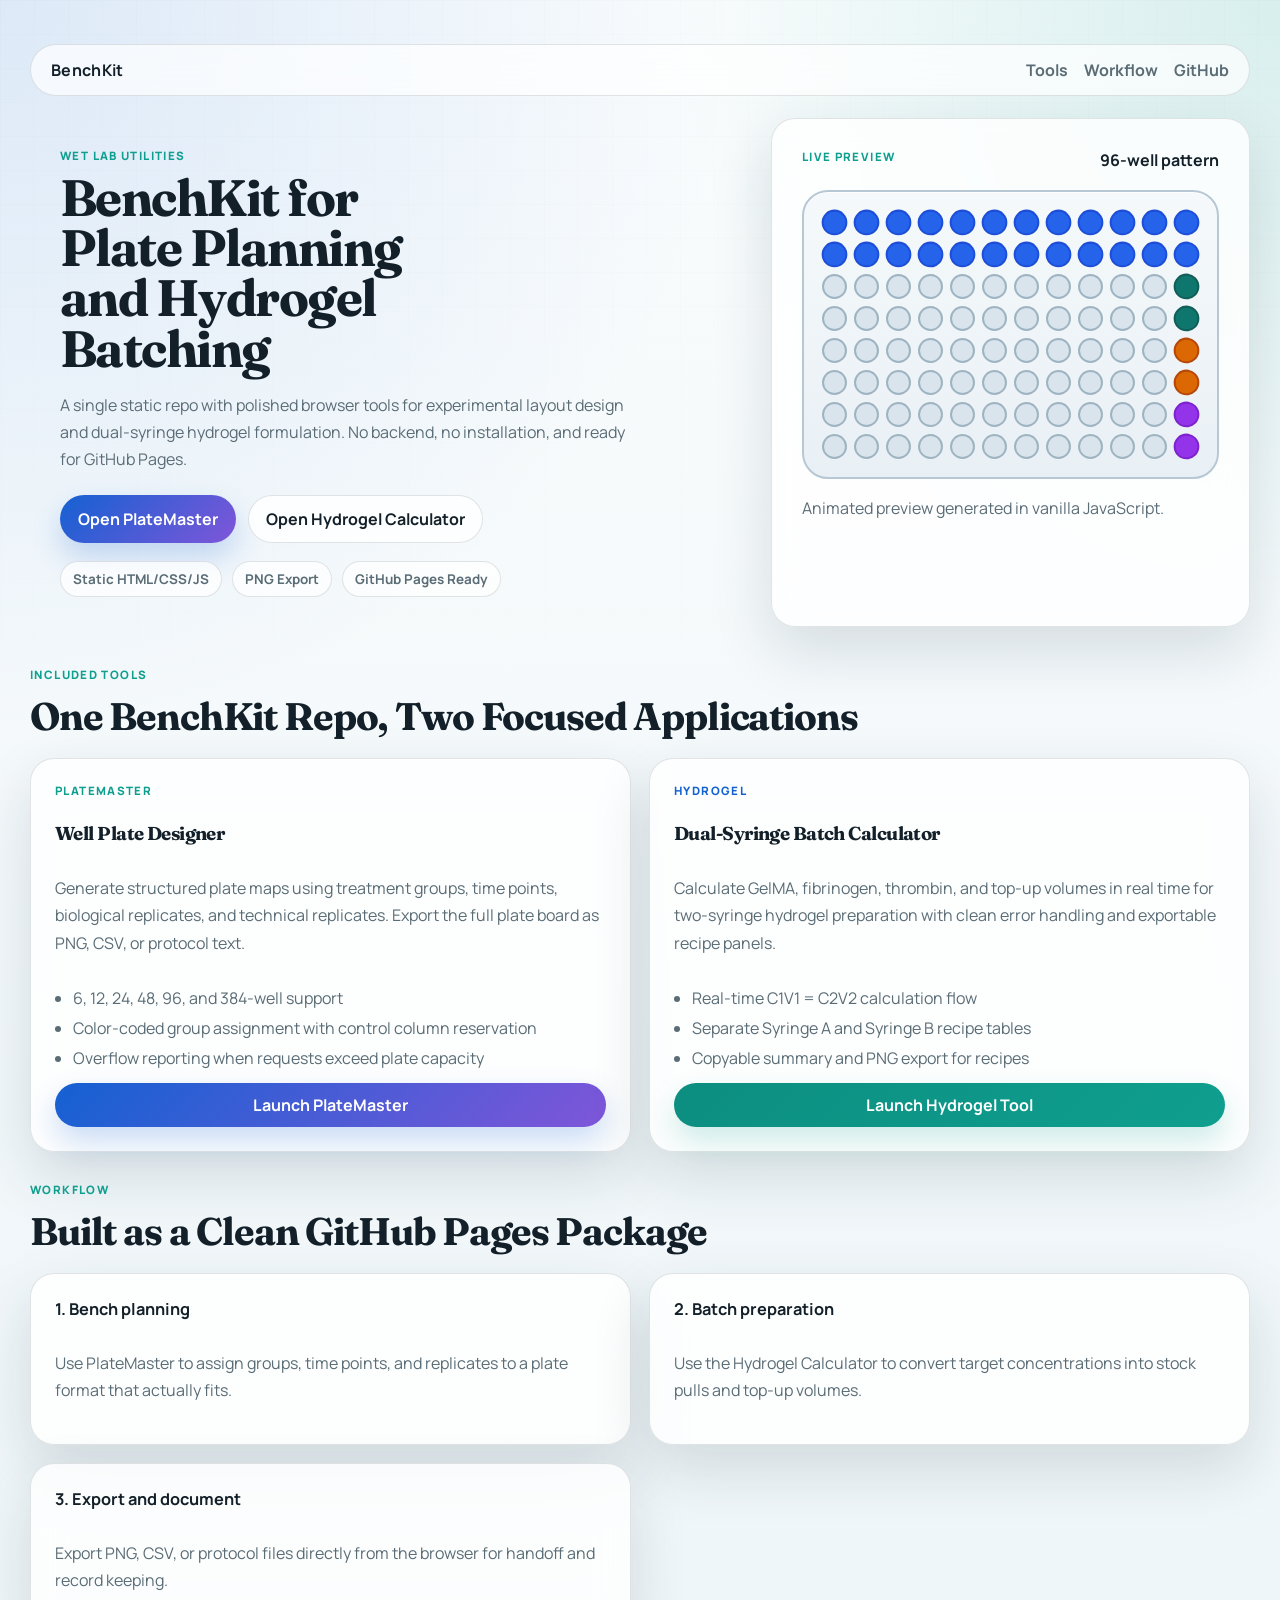
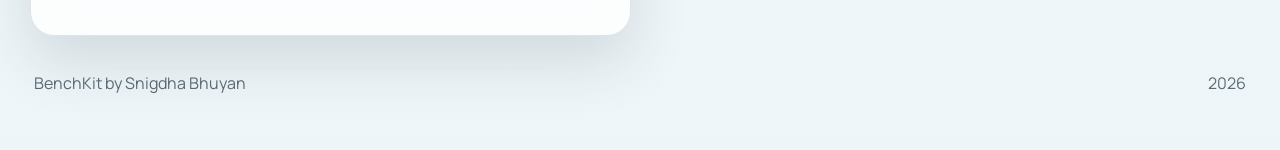
==== commit b5118302: "New" ====
--- a/index.html
+++ b/index.html
@@ -1,514 +1,132 @@
 <!DOCTYPE html>
 <html lang="en">
 <head>
-  <meta charset="UTF-8" />
-  <meta name="viewport" content="width=device-width, initial-scale=1.0" />
-  <title>BenchKit — PlateMaster Pro &amp; Hydrogel Calculator</title>
-  <meta name="description" content="Professional browser-based laboratory tools for well plate design, CFU calculations, dilution series, and dual-syringe hydrogel formulation. Built for biomedical and dental research. Open source, zero installation." />
-  <meta name="keywords" content="well plate, CFU calculator, hydrogel, plate design, plate map, biomedical, dentistry, tissue engineering, GelMA, fibrinogen, 3D bioprinting" />
-  <meta name="author" content="Snigdha Bhuyan, SRMIST" />
-  <meta property="og:title" content="BenchKit — Lab Tools for the Bench" />
-  <meta property="og:description" content="BenchKit — professional wet-lab tools for well plate design and hydrogel formulation. Free, open source, browser-based." />
-  <meta property="og:type" content="website" />
-  <link rel="preconnect" href="https://fonts.googleapis.com" />
-  <link href="https://fonts.googleapis.com/css2?family=Inter:wght@300;400;500;600;700;800;900&family=JetBrains+Mono:wght@400;500&display=swap" rel="stylesheet" />
-  <link rel="stylesheet" href="https://cdnjs.cloudflare.com/ajax/libs/font-awesome/6.5.0/css/all.min.css" crossorigin="anonymous" />
-  <link rel="stylesheet" href="css/style.css" />
+  <meta charset="UTF-8">
+  <meta name="viewport" content="width=device-width, initial-scale=1.0">
+  <title>BenchKit | PlateMaster and Hydrogel Calculator</title>
+  <meta
+    name="description"
+    content="BenchKit is a GitHub Pages-ready lab toolkit with a well plate designer and a dual-syringe hydrogel calculator."
+  >
+  <link rel="preconnect" href="https://fonts.googleapis.com">
+  <link rel="preconnect" href="https://fonts.gstatic.com" crossorigin>
+  <link
+    href="https://fonts.googleapis.com/css2?family=Fraunces:wght@600;700&family=Manrope:wght@400;500;600;700;800&display=swap"
+    rel="stylesheet"
+  >
+  <link rel="stylesheet" href="css/style.css">
 </head>
 <body>
+  <div class="site-shell">
+    <header class="hero">
+      <nav class="topbar">
+        <a class="brand" href="./">BenchKit</a>
+        <div class="topbar__links">
+          <a href="#tools">Tools</a>
+          <a href="#workflow">Workflow</a>
+          <a href="https://github.com/SnigdhaBhuyan/WellPlatesExperiments" target="_blank" rel="noopener">GitHub</a>
+        </div>
+      </nav>
 
-  <!-- ─── Navigation ─────────────────────────────────────── -->
-  <nav class="nav" id="nav">
-    <div class="nav__inner">
-      <a class="nav__logo" href="#">
-        <svg class="nav__logo-icon" viewBox="0 0 32 32" fill="none" xmlns="http://www.w3.org/2000/svg">
-          <rect width="32" height="32" rx="8" fill="url(#ng)"/>
-          <circle cx="10" cy="10" r="3" fill="#fff" opacity=".9"/>
-          <circle cx="22" cy="10" r="3" fill="#fff" opacity=".9"/>
-          <circle cx="10" cy="22" r="3" fill="#fff" opacity=".9"/>
-          <circle cx="22" cy="22" r="3" fill="#06b6d4" opacity=".95"/>
-          <defs>
-            <linearGradient id="ng" x1="0" y1="0" x2="32" y2="32">
-              <stop offset="0%" stop-color="#2563eb"/>
-              <stop offset="100%" stop-color="#0891b2"/>
-            </linearGradient>
-          </defs>
-        </svg>
-        <span>BenchKit</span>
-      </a>
-      <ul class="nav__links" id="navLinks">
-        <li><a href="#tools">Tools</a></li>
-        <li><a href="#demo">Live Demo</a></li>
-        <li><a href="#features">Features</a></li>
-        <li><a href="#about">About</a></li>
-        <li>
-          <a class="nav__github" href="https://github.com/SnigdhaBhuyan/WellPlatesExperiments" target="_blank" rel="noopener">
-            <i class="fab fa-github"></i> GitHub
-          </a>
-        </li>
-      </ul>
-      <button class="nav__burger" id="navBurger" aria-label="Toggle menu">
-        <span></span><span></span><span></span>
-      </button>
-    </div>
-  </nav>
-
-  <!-- ─── Hero ────────────────────────────────────────────── -->
-  <section class="hero" id="hero">
-    <div class="hero__bg">
-      <div class="hero__grid-overlay"></div>
-      <div class="hero__orb hero__orb--1"></div>
-      <div class="hero__orb hero__orb--2"></div>
-      <div class="hero__orb hero__orb--3"></div>
-    </div>
-
-    <div class="hero__inner">
-      <!-- Left: copy -->
-      <div class="hero__copy">
-        <div class="hero__eyebrow">
-          <span class="pulse-dot"></span>
-          Open-source tools for dental &amp; biomedical research
-        </div>
-        <h1 class="hero__title">
-          Design Plates.<br />
-          Calculate with
-          <span class="gradient-text">Precision.</span>
-        </h1>
-        <p class="hero__subtitle">
-          Professional browser-based tools for well&nbsp;plate design,
-          CFU&nbsp;calculations, and&nbsp;hydrogel formulation — built for
-          biomedical &amp; dental research.
-          No&nbsp;installation. No&nbsp;account. Just&nbsp;science.
-        </p>
-        <div class="hero__ctas">
-          <a class="btn btn-primary btn-lg" href="platemaster/">
-            <i class="fas fa-th"></i> PlateMaster Pro
-          </a>
-          <a class="btn btn-ghost btn-lg" href="hydrogel/">
-            <i class="fas fa-flask"></i> Hydrogel Calculator
-          </a>
-        </div>
-        <div class="hero__badges">
-          <span class="badge"><i class="fas fa-code-branch"></i> Open Source</span>
-          <span class="badge"><i class="fas fa-bolt"></i> Zero Install</span>
-          <span class="badge"><i class="fas fa-shield-alt"></i> No Data Collected</span>
-        </div>
-      </div>
-
-      <!-- Right: animated plate -->
-      <div class="hero__visual">
-        <div class="plate-frame">
-          <div class="plate-frame__header">
-            <span class="plate-frame__dot"></span>
-            <span class="plate-frame__dot"></span>
-            <span class="plate-frame__dot"></span>
-            <span class="plate-frame__label">96-Well Plate — Live Preview</span>
+      <div class="hero__content">
+        <div class="hero__copy" data-reveal>
+          <p class="eyebrow">Wet Lab Utilities</p>
+          <h1>BenchKit for Plate Planning and Hydrogel Batching</h1>
+          <p class="hero__lede">
+            A single static repo with polished browser tools for experimental layout design and
+            dual-syringe hydrogel formulation. No backend, no installation, and ready for GitHub Pages.
+          </p>
+          <div class="hero__actions">
+            <a class="button button--primary" href="platemaster/">Open PlateMaster</a>
+            <a class="button button--secondary" href="hydrogel/">Open Hydrogel Calculator</a>
           </div>
-          <div class="plate-frame__body">
-            <svg id="heroSvg" viewBox="0 0 420 300" xmlns="http://www.w3.org/2000/svg" aria-label="Animated 96-well plate"></svg>
-          </div>
-          <div class="plate-frame__footer">
-            <span id="heroAnimLabel">Animating treatment groups…</span>
-          </div>
-        </div>
-      </div>
-    </div>
-
-    <!-- Stats bar -->
-    <div class="hero__stats">
-      <div class="stat-item">
-        <span class="stat-item__value">6+</span>
-        <span class="stat-item__label">Plate Formats</span>
-      </div>
-      <div class="stat-divider"></div>
-      <div class="stat-item">
-        <span class="stat-item__value">384</span>
-        <span class="stat-item__label">Max Wells</span>
-      </div>
-      <div class="stat-divider"></div>
-      <div class="stat-item">
-        <span class="stat-item__value">4</span>
-        <span class="stat-item__label">CFU Tools</span>
-      </div>
-      <div class="stat-divider"></div>
-      <div class="stat-item">
-        <span class="stat-item__value">100%</span>
-        <span class="stat-item__label">Free &amp; Open Source</span>
-      </div>
-    </div>
-  </section>
-
-  <!-- ─── Tools ────────────────────────────────────────────── -->
-  <section class="tools" id="tools">
-    <div class="container">
-      <header class="section-header" data-animate>
-        <span class="section-tag">Applications</span>
-        <h2 class="section-title">Two Powerful Lab Tools</h2>
-        <p class="section-sub">Built for researchers, refined for simplicity</p>
-      </header>
-
-      <div class="tools__grid">
-        <!-- PlateMaster Pro -->
-        <article class="tool-card" data-animate>
-          <div class="tool-card__accent tool-card__accent--blue"></div>
-          <div class="tool-card__top">
-            <div class="tool-card__icon-wrap icon-blue">
-              <i class="fas fa-th"></i>
-            </div>
-            <div>
-              <span class="tool-card__tag">Core Tool</span>
-              <h3 class="tool-card__name">PlateMaster Pro</h3>
-            </div>
-          </div>
-          <p class="tool-card__desc">
-            Design multi-well plate layouts with color-coded treatment groups,
-            calculate CFU concentrations, plan dilution series, and export
-            publication-ready plate maps in multiple formats.
-          </p>
-          <ul class="tool-card__list">
-            <li><i class="fas fa-check-circle"></i> 6 / 12 / 24 / 48 / 96 / 384-well formats</li>
-            <li><i class="fas fa-check-circle"></i> Single &amp; multi-strain CFU calculator</li>
-            <li><i class="fas fa-check-circle"></i> Serial dilution generator (1:10 → 1:10⁶)</li>
-            <li><i class="fas fa-check-circle"></i> Colony counter with dilution correction</li>
-            <li><i class="fas fa-check-circle"></i> Export PNG, CSV &amp; TXT protocol</li>
-            <li><i class="fas fa-check-circle"></i> Universal dilution (C₁V₁ = C₂V₂)</li>
-          </ul>
-          <a class="btn btn-primary tool-card__btn" href="platemaster/">
-            Launch PlateMaster Pro <i class="fas fa-arrow-right"></i>
-          </a>
-        </article>
-
-        <!-- Hydrogel Calculator -->
-        <article class="tool-card" data-animate>
-          <div class="tool-card__accent tool-card__accent--teal"></div>
-          <div class="tool-card__top">
-            <div class="tool-card__icon-wrap icon-teal">
-              <i class="fas fa-flask"></i>
-            </div>
-            <div>
-              <span class="tool-card__tag">Specialized</span>
-              <h3 class="tool-card__name">Hydrogel Calculator</h3>
-            </div>
-          </div>
-          <p class="tool-card__desc">
-            Precision formulation calculator for dual-syringe hydrogel systems.
-            Optimized for GelMA + Fibrinogen/Thrombin bioinks used in
-            tissue engineering and 3D bioprinting applications.
-          </p>
-          <ul class="tool-card__list">
-            <li><i class="fas fa-check-circle"></i> Dual-syringe (A + B) formulation</li>
-            <li><i class="fas fa-check-circle"></i> GelMA concentration targeting (% w/v)</li>
-            <li><i class="fas fa-check-circle"></i> Fibrinogen + Thrombin volumes</li>
-            <li><i class="fas fa-check-circle"></i> Cell suspension integration</li>
-            <li><i class="fas fa-check-circle"></i> Real-time recalculation on input</li>
-            <li><i class="fas fa-check-circle"></i> CaCl₂ / buffer top-up outputs</li>
-          </ul>
-          <a class="btn btn-teal tool-card__btn" href="hydrogel/">
-            Launch Hydrogel Calculator <i class="fas fa-arrow-right"></i>
-          </a>
-        </article>
-      </div>
-    </div>
-  </section>
-
-  <!-- ─── Live Demo ─────────────────────────────────────────── -->
-  <section class="demo" id="demo">
-    <div class="container">
-      <header class="section-header" data-animate>
-        <span class="section-tag">Interactive Demo</span>
-        <h2 class="section-title">Design a Plate Right Here</h2>
-        <p class="section-sub">Configure your layout and export a pixel-perfect PNG</p>
-      </header>
-
-      <div class="demo__layout">
-        <!-- Controls panel -->
-        <div class="demo__panel">
-
-          <div class="ctrl-group">
-            <label class="ctrl-label">Plate Format</label>
-            <div class="format-grid" id="formatGrid">
-              <button class="fmt-btn" data-fmt="6">6-well</button>
-              <button class="fmt-btn" data-fmt="12">12-well</button>
-              <button class="fmt-btn" data-fmt="24">24-well</button>
-              <button class="fmt-btn active" data-fmt="96">96-well</button>
-              <button class="fmt-btn" data-fmt="384">384-well</button>
-            </div>
-          </div>
-
-          <div class="ctrl-group">
-            <label class="ctrl-label">Experiment Details</label>
-            <input class="ctrl-input" id="demoExpName" type="text" placeholder="Experiment name" value="My Experiment" />
-            <input class="ctrl-input" id="demoResName" type="text" placeholder="Researcher" value="S. Bhuyan · NUS" />
-          </div>
-
-          <div class="ctrl-group">
-            <label class="ctrl-label">Treatment Groups</label>
-            <div class="groups-list" id="groupsList"></div>
-            <button class="btn btn-outline btn-sm" id="addGroupBtn">
-              <i class="fas fa-plus"></i> Add Group
-            </button>
-          </div>
-
-          <div class="ctrl-group">
-            <label class="ctrl-label">Layout Options</label>
-            <label class="toggle-row">
-              <input type="checkbox" id="optControls" checked />
-              <span class="toggle-slider"></span>
-              <span>Include control wells</span>
-            </label>
-            <label class="toggle-row">
-              <input type="checkbox" id="optLabels" checked />
-              <span class="toggle-slider"></span>
-              <span>Show well labels</span>
-            </label>
-          </div>
-
-          <!-- Stats -->
-          <div class="demo__stats-row">
-            <div class="demo__mini-stat">
-              <span id="statUsed">—</span>
-              <small>wells used</small>
-            </div>
-            <div class="demo__mini-stat">
-              <span id="statUtil">—</span>
-              <small>utilization</small>
-            </div>
-            <div class="demo__mini-stat">
-              <span id="statTotal">—</span>
-              <small>total wells</small>
-            </div>
-          </div>
-
-          <div class="demo__actions">
-            <button class="btn btn-primary" id="exportBtn">
-              <i class="fas fa-download"></i> Export PNG
-            </button>
-            <button class="btn btn-outline" id="regenBtn">
-              <i class="fas fa-dice"></i> Randomize
-            </button>
-          </div>
-
-        </div>
-
-        <!-- Canvas preview -->
-        <div class="demo__canvas-wrap">
-          <div class="canvas-container">
-            <canvas id="plateCanvas"></canvas>
-          </div>
-          <p class="demo__hint">
-            <i class="fas fa-info-circle"></i>
-            Click <strong>Export PNG</strong> to download a high-resolution plate map
-          </p>
-        </div>
-      </div>
-    </div>
-  </section>
-
-  <!-- ─── Features ─────────────────────────────────────────── -->
-  <section class="features" id="features">
-    <div class="container">
-      <header class="section-header" data-animate>
-        <span class="section-tag">Why Use This</span>
-        <h2 class="section-title">Built for Real Lab Workflows</h2>
-        <p class="section-sub">Every feature designed around actual research needs</p>
-      </header>
-
-      <div class="features__grid">
-        <div class="feat-card" data-animate>
-          <div class="feat-card__icon"><i class="fas fa-bolt"></i></div>
-          <h3>Instant Calculations</h3>
-          <p>All math runs live in your browser. No server round-trip, no waiting.</p>
-        </div>
-        <div class="feat-card" data-animate>
-          <div class="feat-card__icon"><i class="fas fa-user-slash"></i></div>
-          <h3>No Sign-Up Required</h3>
-          <p>Open, use, done. No account, no subscription, no tracking whatsoever.</p>
-        </div>
-        <div class="feat-card" data-animate>
-          <div class="feat-card__icon"><i class="fas fa-file-image"></i></div>
-          <h3>Export Anywhere</h3>
-          <p>Download plate maps as high-res PNG, raw data as CSV, or full TXT protocol.</p>
-        </div>
-        <div class="feat-card" data-animate>
-          <div class="feat-card__icon"><i class="fas fa-atom"></i></div>
-          <h3>Science-Accurate Math</h3>
-          <p>Implements C₁V₁=C₂V₂, CFU/mL, serial dilution, and SI unit conversions correctly.</p>
-        </div>
-        <div class="feat-card" data-animate>
-          <div class="feat-card__icon"><i class="fas fa-mobile-alt"></i></div>
-          <h3>Works Everywhere</h3>
-          <p>Responsive design — use it on laptop, tablet, or phone with equal comfort.</p>
-        </div>
-        <div class="feat-card" data-animate>
-          <div class="feat-card__icon"><i class="fab fa-github"></i></div>
-          <h3>Fully Open Source</h3>
-          <p>All code is public. Fork it, modify it, self-host it, or contribute back.</p>
-        </div>
-      </div>
-    </div>
-  </section>
-
-  <!-- ─── About ──────────────────────────────────────────────── -->
-  <section class="about" id="about">
-    <div class="container">
-      <div class="about__layout">
-
-        <!-- Left: visual journey timeline -->
-        <div class="about__timeline" data-animate>
-          <div class="timeline-item">
-            <div class="timeline-dot timeline-dot--amber"></div>
-            <div class="timeline-body">
-              <span class="timeline-year">B.Tech · Biotechnology</span>
-              <strong>VIT University</strong>
-              <p>Foundation in molecular biology, cell culture, and laboratory techniques.</p>
-            </div>
-          </div>
-          <div class="timeline-item">
-            <div class="timeline-dot timeline-dot--blue"></div>
-            <div class="timeline-body">
-              <span class="timeline-year">MSc · Biomedical Sciences</span>
-              <strong>National University of Singapore</strong>
-              <p>Advanced training in biomedical research, tissue engineering, and experimental design.</p>
-            </div>
-          </div>
-          <div class="timeline-item timeline-item--current">
-            <div class="timeline-dot timeline-dot--teal"></div>
-            <div class="timeline-body">
-              <span class="timeline-year">PhD · Faculty of Dentistry <span class="badge-current">Current</span></span>
-              <strong>National University of Singapore</strong>
-              <p>Doctoral research in dental biomaterials, hydrogel systems, and regenerative dentistry.</p>
-            </div>
+          <div class="hero__badges">
+            <span>Static HTML/CSS/JS</span>
+            <span>PNG Export</span>
+            <span>GitHub Pages Ready</span>
           </div>
         </div>
 
-        <!-- Right: about card -->
-        <div class="about__card" data-animate>
-          <div class="about__card-accent"></div>
-          <div class="about__card-inner">
-            <div class="about__avatar">
-              <svg viewBox="0 0 80 80" fill="none" xmlns="http://www.w3.org/2000/svg" width="80" height="80">
-                <circle cx="40" cy="40" r="40" fill="url(#avGrad)"/>
-                <circle cx="40" cy="32" r="14" fill="rgba(255,255,255,0.25)"/>
-                <ellipse cx="40" cy="70" rx="22" ry="16" fill="rgba(255,255,255,0.2)"/>
-                <defs>
-                  <linearGradient id="avGrad" x1="0" y1="0" x2="80" y2="80">
-                    <stop offset="0%" stop-color="#0891b2"/>
-                    <stop offset="50%" stop-color="#2563eb"/>
-                    <stop offset="100%" stop-color="#059669"/>
-                  </linearGradient>
-                </defs>
-              </svg>
-              <div class="about__avatar-ring"></div>
-            </div>
+        <div class="hero__preview card" data-reveal>
+          <div class="preview__meta">
+            <span>Live Preview</span>
+            <strong>96-well pattern</strong>
+          </div>
+          <div class="preview__plate" id="heroPlate" aria-hidden="true"></div>
+          <p class="preview__caption">Animated preview generated in vanilla JavaScript.</p>
+        </div>
+      </div>
+    </header>
 
-            <h2 class="about__name">Snigdha Bhuyan</h2>
-            <p class="about__role">PhD Candidate · Faculty of Dentistry, NUS</p>
-
-            <blockquote class="about__quote">
-              "Every tool here was born from a real moment of frustration at the bench — pipette in one hand, phone calculator in the other. There had to be a better way."
-            </blockquote>
-
-            <p class="about__bio">
-              Wet lab researcher specialising in dental biomaterials, hydrogel scaffolds, and regenerative dentistry.
-              Days are spent at the biosafety cabinet preparing cell cultures, optimising GelMA/fibrin formulations,
-              and designing multi-well experiments — which is exactly why these tools exist.
-              Built from scratch so any researcher can open them mid-protocol, get their numbers, and get back to the bench.
-            </p>
-
-            <div class="about__tags">
-              <span>Dental Biomaterials</span>
-              <span>Hydrogel Scaffolds</span>
-              <span>Cell Culture</span>
-              <span>GelMA / Fibrin</span>
-              <span>3D Bioprinting</span>
-              <span>Regenerative Dentistry</span>
-            </div>
-
-            <a class="btn btn-green about__gh-btn" href="https://github.com/SnigdhaBhuyan" target="_blank" rel="noopener">
-              <i class="fab fa-github"></i> github.com/SnigdhaBhuyan
-            </a>
-          </div>
+    <main>
+      <section class="section" id="tools">
+        <div class="section__head" data-reveal>
+          <p class="eyebrow">Included Tools</p>
+          <h2>One BenchKit Repo, Two Focused Applications</h2>
         </div>
 
-      </div>
-    </div>
-  </section>
+        <div class="tool-grid">
+          <article class="tool-card card" data-reveal>
+            <span class="tool-card__kicker">PlateMaster</span>
+            <h3>Well Plate Designer</h3>
+            <p>
+              Generate structured plate maps using treatment groups, time points, biological replicates,
+              and technical replicates. Export the full plate board as PNG, CSV, or protocol text.
+            </p>
+            <ul>
+              <li>6, 12, 24, 48, 96, and 384-well support</li>
+              <li>Color-coded group assignment with control column reservation</li>
+              <li>Overflow reporting when requests exceed plate capacity</li>
+            </ul>
+            <a class="button button--primary button--small" href="platemaster/">Launch PlateMaster</a>
+          </article>
 
-  <!-- ─── CTA Banner ────────────────────────────────────────── -->
-  <section class="cta-section">
-    <div class="cta-section__orb cta-section__orb--1"></div>
-    <div class="cta-section__orb cta-section__orb--2"></div>
-    <div class="container cta-section__inner">
-      <h2>Ready to start your experiment?</h2>
-      <p>Both tools are free, instant, and open source. No setup required.</p>
-      <div class="cta-section__btns">
-        <a class="btn btn-primary btn-lg" href="platemaster/">
-          <i class="fas fa-th"></i> PlateMaster Pro
-        </a>
-        <a class="btn btn-glass btn-lg" href="hydrogel/">
-          <i class="fas fa-flask"></i> Hydrogel Calculator
-        </a>
-        <a class="btn btn-ghost btn-lg" href="https://github.com/SnigdhaBhuyan/WellPlatesExperiments" target="_blank" rel="noopener">
-          <i class="fab fa-github"></i> View Source
-        </a>
-      </div>
-    </div>
-  </section>
+          <article class="tool-card card" data-reveal>
+            <span class="tool-card__kicker tool-card__kicker--teal">Hydrogel</span>
+            <h3>Dual-Syringe Batch Calculator</h3>
+            <p>
+              Calculate GelMA, fibrinogen, thrombin, and top-up volumes in real time for two-syringe
+              hydrogel preparation with clean error handling and exportable recipe panels.
+            </p>
+            <ul>
+              <li>Real-time C1V1 = C2V2 calculation flow</li>
+              <li>Separate Syringe A and Syringe B recipe tables</li>
+              <li>Copyable summary and PNG export for recipes</li>
+            </ul>
+            <a class="button button--teal button--small" href="hydrogel/">Launch Hydrogel Tool</a>
+          </article>
+        </div>
+      </section>
 
-  <!-- ─── Footer ───────────────────────────────────────────── -->
-  <footer class="footer">
-    <div class="container">
-      <div class="footer__top">
-        <div class="footer__brand">
-          <div class="footer__logo">
-            <svg viewBox="0 0 24 24" fill="none" width="22" height="22">
-              <circle cx="6" cy="6" r="2.5" fill="#3b82f6"/>
-              <circle cx="18" cy="6" r="2.5" fill="#3b82f6"/>
-              <circle cx="6" cy="18" r="2.5" fill="#06b6d4"/>
-              <circle cx="18" cy="18" r="2.5" fill="#06b6d4"/>
-              <circle cx="12" cy="12" r="2.5" fill="#8b5cf6"/>
-            </svg>
-            BenchKit
-          </div>
-          <p>Professional tools for biomedical &amp; dental research.</p>
-          <a class="footer__gh-link" href="https://github.com/SnigdhaBhuyan/WellPlatesExperiments" target="_blank" rel="noopener">
-            <i class="fab fa-github"></i> SnigdhaBhuyan / WellPlatesExperiments
-          </a>
+      <section class="section section--alt" id="workflow">
+        <div class="section__head" data-reveal>
+          <p class="eyebrow">Workflow</p>
+          <h2>Built as a Clean GitHub Pages Package</h2>
         </div>
 
-        <nav class="footer__nav">
-          <div class="footer__col">
-            <h4>Tools</h4>
-            <ul>
-              <li><a href="platemaster/">PlateMaster Pro</a></li>
-              <li><a href="hydrogel/">Hydrogel Calculator</a></li>
-            </ul>
-          </div>
-          <div class="footer__col">
-            <h4>PlateMaster</h4>
-            <ul>
-              <li><a href="platemaster/">Plate Designer</a></li>
-              <li><a href="platemaster/">CFU Calculators</a></li>
-              <li><a href="platemaster/">Dilution Tools</a></li>
-            </ul>
-          </div>
-          <div class="footer__col">
-            <h4>Resources</h4>
-            <ul>
-              <li><a href="https://github.com/SnigdhaBhuyan/WellPlatesExperiments" target="_blank" rel="noopener">Source Code</a></li>
-              <li><a href="https://github.com/SnigdhaBhuyan/WellPlatesExperiments/issues" target="_blank" rel="noopener">Report a Bug</a></li>
-            </ul>
-          </div>
-        </nav>
-      </div>
+        <div class="workflow-grid">
+          <article class="workflow-card card" data-reveal>
+            <strong>1. Bench planning</strong>
+            <p>Use PlateMaster to assign groups, time points, and replicates to a plate format that actually fits.</p>
+          </article>
+          <article class="workflow-card card" data-reveal>
+            <strong>2. Batch preparation</strong>
+            <p>Use the Hydrogel Calculator to convert target concentrations into stock pulls and top-up volumes.</p>
+          </article>
+          <article class="workflow-card card" data-reveal>
+            <strong>3. Export and document</strong>
+            <p>Export PNG, CSV, or protocol files directly from the browser for handoff and record keeping.</p>
+          </article>
+        </div>
+      </section>
+    </main>
 
-      <div class="footer__bottom">
-        <span>BenchKit · Made with <span style="color:#ef4444">♥</span> for the scientific community · Open source under MIT</span>
-        <span>Snigdha Bhuyan · PhD Candidate, Faculty of Dentistry, NUS &nbsp;·&nbsp; MSc Biomedical Sciences, NUS &nbsp;·&nbsp; B.Tech Biotechnology, VIT</span>
-      </div>
-    </div>
-  </footer>
+    <footer class="footer">
+      <p>BenchKit by Snigdha Bhuyan</p>
+      <p id="footerYear">2026</p>
+    </footer>
+  </div>
 
-  <script src="js/main.js"></script>
+  <script src="js/main.js" defer></script>
 </body>
 </html>
--- a/css/style.css
+++ b/css/style.css
@@ -1,1119 +1,332 @@
-@charset "UTF-8";
-/* ============================================================
-   BenchKit - Landing Page Stylesheet
-   Dark scientific theme | Inter typeface | CSS custom props
-   ============================================================ */
-
-/* --- Reset & base ------------------------------------------ */
-*, *::before, *::after { box-sizing: border-box; margin: 0; padding: 0; }
-html { scroll-behavior: smooth; font-size: 16px; }
+:root {
+  --bg: #eef5f8;
+  --panel: rgba(255, 255, 255, 0.82);
+  --ink: #132029;
+  --ink-soft: #5a6c75;
+  --line: rgba(19, 32, 41, 0.12);
+  --blue: #1461d2;
+  --teal: #0f9f8f;
+  --plum: #7f56d9;
+  --shadow: 0 24px 60px rgba(22, 52, 67, 0.14);
+  --radius-xl: 30px;
+  --radius-lg: 24px;
+}
+
+*,
+*::before,
+*::after {
+  box-sizing: border-box;
+}
+
+html {
+  scroll-behavior: smooth;
+}
+
 body {
-  font-family: 'Inter', 'Segoe UI', system-ui, -apple-system, sans-serif;
-  background: var(--bg);
-  color: var(--text);
-  line-height: 1.6;
-  overflow-x: hidden;
-  -webkit-font-smoothing: antialiased;
-}
-img, svg { display: block; max-width: 100%; }
-a { color: inherit; text-decoration: none; }
-ul { list-style: none; }
-button { font-family: inherit; cursor: pointer; border: none; background: none; }
-input { font-family: inherit; }
-
-/* --- Custom properties ------------------------------------- */
-:root {
-  --bg:           #05091a;
-  --bg-2:         #080e22;
-  --bg-card:      #0d1630;
-  --bg-card-2:    #111c38;
-  --border:       #1a2e55;
-  --border-light: #243f6e;
-
-  --primary:      #3b82f6;
-  --primary-dk:   #2563eb;
-  --primary-lt:   #60a5fa;
-  --teal:         #06b6d4;
-  --teal-dk:      #0891b2;
-  --purple:       #8b5cf6;
-  --green:        #10b981;
-  --amber:        #f59e0b;
-  --red:          #ef4444;
-
-  --text:         #e2e8f0;
-  --text-2:       #94a3b8;
-  --text-3:       #64748b;
-
-  --radius:       12px;
-  --radius-lg:    20px;
-  --radius-full:  9999px;
-
-  --nav-h:        64px;
-  --ease:         0.25s cubic-bezier(0.4, 0, 0.2, 1);
-}
-
-/* --- Utility ----------------------------------------------- */
-.container {
-  width: 100%;
-  max-width: 1200px;
+  margin: 0;
+  color: var(--ink);
+  font-family: "Manrope", "Segoe UI", sans-serif;
+  background:
+    radial-gradient(circle at top left, rgba(20, 97, 210, 0.12), transparent 34%),
+    radial-gradient(circle at top right, rgba(15, 159, 143, 0.14), transparent 28%),
+    linear-gradient(180deg, #f9fcfd 0%, var(--bg) 100%);
+}
+
+body::before {
+  content: "";
+  position: fixed;
+  inset: 0;
+  pointer-events: none;
+  background-image:
+    linear-gradient(rgba(19, 32, 41, 0.03) 1px, transparent 1px),
+    linear-gradient(90deg, rgba(19, 32, 41, 0.03) 1px, transparent 1px);
+  background-size: 34px 34px;
+  mask-image: linear-gradient(180deg, rgba(0, 0, 0, 0.32), transparent 88%);
+}
+
+a {
+  color: inherit;
+  text-decoration: none;
+}
+
+.site-shell {
+  width: min(1220px, calc(100% - 32px));
   margin: 0 auto;
-  padding: 0 24px;
-}
-
-.gradient-text {
-  background: linear-gradient(135deg, var(--primary-lt) 0%, var(--teal) 60%, var(--purple) 100%);
-  -webkit-background-clip: text;
-  -webkit-text-fill-color: transparent;
-  background-clip: text;
-}
-
-/* --- Buttons ----------------------------------------------- */
-.btn {
+  padding: 24px 0 40px;
+}
+
+.card {
+  border: 1px solid var(--line);
+  border-radius: var(--radius-lg);
+  background: var(--panel);
+  backdrop-filter: blur(16px);
+  box-shadow: var(--shadow);
+}
+
+.hero {
+  padding: 20px 0 10px;
+}
+
+.topbar {
+  display: flex;
+  justify-content: space-between;
+  align-items: center;
+  gap: 16px;
+  padding: 14px 20px;
+  border: 1px solid var(--line);
+  border-radius: 999px;
+  background: rgba(255, 255, 255, 0.7);
+  backdrop-filter: blur(14px);
+}
+
+.brand,
+.topbar__links a,
+.button {
+  font-weight: 700;
+}
+
+.brand {
+  letter-spacing: 0.02em;
+}
+
+.topbar__links {
+  display: flex;
+  flex-wrap: wrap;
+  gap: 16px;
+  color: var(--ink-soft);
+}
+
+.hero__content {
+  display: grid;
+  grid-template-columns: minmax(0, 1.2fr) minmax(280px, 0.8fr);
+  gap: 22px;
+  margin-top: 22px;
+}
+
+.hero__copy,
+.hero__preview {
+  padding: 30px;
+}
+
+.eyebrow,
+.tool-card__kicker,
+.preview__meta span {
+  margin: 0 0 10px;
+  text-transform: uppercase;
+  letter-spacing: 0.12em;
+  font-size: 0.72rem;
+  font-weight: 800;
+  color: var(--teal);
+}
+
+h1,
+h2,
+h3 {
+  margin: 0;
+  font-family: "Fraunces", Georgia, serif;
+  letter-spacing: -0.03em;
+}
+
+h1 {
+  font-size: clamp(2.4rem, 4vw, 4.2rem);
+  line-height: 0.98;
+  max-width: 11ch;
+}
+
+.hero__lede,
+.tool-card p,
+.workflow-card p,
+.preview__caption {
+  color: var(--ink-soft);
+  line-height: 1.7;
+}
+
+.hero__lede {
+  max-width: 58ch;
+  margin: 18px 0 0;
+}
+
+.hero__actions,
+.hero__badges {
+  display: flex;
+  flex-wrap: wrap;
+}
+
+.hero__actions {
+  gap: 12px;
+  margin-top: 22px;
+}
+
+.hero__badges {
+  gap: 10px;
+  margin-top: 18px;
+}
+
+.hero__badges span {
+  padding: 8px 12px;
+  border-radius: 999px;
+  border: 1px solid var(--line);
+  background: rgba(255, 255, 255, 0.72);
+  color: var(--ink-soft);
+  font-size: 0.84rem;
+  font-weight: 700;
+}
+
+.button {
   display: inline-flex;
   align-items: center;
+  justify-content: center;
   gap: 8px;
-  padding: 10px 20px;
-  border-radius: var(--radius);
-  font-size: 0.9rem;
-  font-weight: 600;
-  letter-spacing: 0.01em;
-  transition: all var(--ease);
-  white-space: nowrap;
-  position: relative;
-  overflow: hidden;
-  cursor: pointer;
-}
-.btn::after {
-  content: '';
-  position: absolute;
-  inset: 0;
-  background: rgba(255,255,255,0);
-  transition: background 0.2s;
-}
-.btn:hover::after { background: rgba(255,255,255,0.06); }
-
-.btn-primary {
-  background: linear-gradient(135deg, var(--primary) 0%, var(--primary-dk) 100%);
+  padding: 13px 18px;
+  border-radius: 999px;
+  transition: transform 0.18s ease, box-shadow 0.18s ease;
+}
+
+.button:hover {
+  transform: translateY(-1px);
+}
+
+.button--primary {
+  background: linear-gradient(135deg, var(--blue), var(--plum));
   color: #fff;
-  box-shadow: 0 4px 20px rgba(59,130,246,0.35);
-}
-.btn-primary:hover { box-shadow: 0 6px 28px rgba(59,130,246,0.5); transform: translateY(-1px); }
-
-.btn-teal {
-  background: linear-gradient(135deg, var(--teal) 0%, var(--teal-dk) 100%);
+  box-shadow: 0 14px 30px rgba(20, 97, 210, 0.22);
+}
+
+.button--secondary {
+  background: rgba(255, 255, 255, 0.82);
+  box-shadow: inset 0 0 0 1px var(--line);
+}
+
+.button--teal {
+  background: linear-gradient(135deg, #0c8e80, var(--teal));
   color: #fff;
-  box-shadow: 0 4px 20px rgba(6,182,212,0.35);
-}
-.btn-teal:hover { box-shadow: 0 6px 28px rgba(6,182,212,0.5); transform: translateY(-1px); }
-
-.btn-green {
-  background: linear-gradient(135deg, var(--green) 0%, #059669 100%);
-  color: #fff;
-  box-shadow: 0 4px 20px rgba(16,185,129,0.3);
-}
-.btn-green:hover { box-shadow: 0 6px 28px rgba(16,185,129,0.45); transform: translateY(-1px); }
-
-.btn-ghost {
-  background: rgba(255,255,255,0.06);
-  color: var(--text);
-  border: 1px solid var(--border-light);
-}
-.btn-ghost:hover { background: rgba(255,255,255,0.1); transform: translateY(-1px); }
-
-.btn-glass {
-  background: rgba(59,130,246,0.12);
-  color: var(--primary-lt);
-  border: 1px solid rgba(59,130,246,0.3);
-  backdrop-filter: blur(10px);
-}
-.btn-glass:hover { background: rgba(59,130,246,0.2); transform: translateY(-1px); }
-
-.btn-outline {
-  background: transparent;
-  color: var(--text-2);
-  border: 1px solid var(--border-light);
-}
-.btn-outline:hover { border-color: var(--primary); color: var(--primary-lt); }
-
-.btn-lg { padding: 14px 28px; font-size: 1rem; border-radius: 14px; }
-.btn-sm { padding: 7px 14px; font-size: 0.82rem; }
-
-/* --- Navigation -------------------------------------------- */
-.nav {
-  position: fixed;
-  top: 0; left: 0; right: 0;
-  z-index: 100;
-  height: var(--nav-h);
-  border-bottom: 1px solid transparent;
-  transition: background var(--ease), border-color var(--ease);
-}
-.nav.scrolled {
-  background: rgba(5, 9, 26, 0.9);
-  border-color: var(--border);
-  backdrop-filter: blur(20px);
-}
-.nav__inner {
-  height: 100%;
-  max-width: 1200px;
-  margin: 0 auto;
-  padding: 0 24px;
-  display: flex;
-  align-items: center;
+  box-shadow: 0 14px 30px rgba(15, 159, 143, 0.2);
+}
+
+.button--small {
+  padding: 11px 16px;
+  margin-top: auto;
+}
+
+.preview__meta {
+  display: flex;
   justify-content: space-between;
-  gap: 24px;
-}
-.nav__logo {
-  display: flex;
-  align-items: center;
-  gap: 10px;
-  font-weight: 700;
-  font-size: 1rem;
-  color: var(--text);
-  flex-shrink: 0;
-}
-.nav__logo-icon { width: 32px; height: 32px; flex-shrink: 0; }
-.nav__links {
-  display: flex;
-  align-items: center;
-  gap: 4px;
-}
-.nav__links a {
-  padding: 6px 14px;
-  border-radius: var(--radius-full);
-  font-size: 0.88rem;
-  font-weight: 500;
-  color: var(--text-2);
-  transition: all var(--ease);
-}
-.nav__links a:hover { color: var(--text); background: rgba(255,255,255,0.06); }
-.nav__github {
-  display: inline-flex !important;
-  align-items: center;
-  gap: 6px;
-  background: rgba(255,255,255,0.08) !important;
-  border: 1px solid var(--border-light) !important;
-  padding: 6px 14px !important;
-  border-radius: var(--radius-full) !important;
-}
-.nav__github:hover {
-  border-color: var(--primary) !important;
-  color: var(--primary-lt) !important;
-}
-.nav__burger {
-  display: none;
+  gap: 12px;
+  margin-bottom: 16px;
+}
+
+.preview__plate {
+  display: grid;
+  grid-template-columns: repeat(12, 1fr);
+  gap: 7px;
+  padding: 18px;
+  border-radius: 26px;
+  background: linear-gradient(180deg, #f5f9fb, #e9f0f5);
+  border: 2px solid #b7c8d4;
+  box-shadow: inset 0 1px 0 rgba(255, 255, 255, 0.9);
+}
+
+.preview__well {
+  aspect-ratio: 1;
+  border-radius: 50%;
+  background: #d9e4ec;
+  border: 2px solid #9fb4c2;
+  transition: transform 0.24s ease, background-color 0.24s ease, border-color 0.24s ease;
+}
+
+.preview__well.is-active {
+  background: var(--preview-fill, #2563eb);
+  border-color: var(--preview-border, #1d4ed8);
+  transform: scale(1.03);
+}
+
+.section {
+  padding: 30px 0 0;
+}
+
+.section__head {
+  margin-bottom: 18px;
+}
+
+h2 {
+  font-size: clamp(1.7rem, 3vw, 2.6rem);
+}
+
+.tool-grid,
+.workflow-grid {
+  display: grid;
+  grid-template-columns: repeat(2, minmax(0, 1fr));
+  gap: 18px;
+}
+
+.tool-card,
+.workflow-card {
+  display: flex;
   flex-direction: column;
-  gap: 5px;
-  padding: 6px;
-  border-radius: 8px;
-  cursor: pointer;
-}
-.nav__burger span {
-  display: block;
-  width: 22px;
-  height: 2px;
-  background: var(--text-2);
-  border-radius: 2px;
-  transition: all var(--ease);
-}
-.nav__burger.open span:nth-child(1) { transform: translateY(7px) rotate(45deg); }
-.nav__burger.open span:nth-child(2) { opacity: 0; }
-.nav__burger.open span:nth-child(3) { transform: translateY(-7px) rotate(-45deg); }
-
-/* --- Hero -------------------------------------------------- */
-.hero {
-  min-height: 100vh;
-  display: flex;
-  flex-direction: column;
-  justify-content: center;
-  padding-top: var(--nav-h);
-  position: relative;
-  overflow: hidden;
-}
-.hero__bg {
-  position: absolute;
-  inset: 0;
-  pointer-events: none;
-}
-.hero__grid-overlay {
-  position: absolute;
-  inset: 0;
-  background-image:
-    linear-gradient(rgba(59,130,246,0.04) 1px, transparent 1px),
-    linear-gradient(90deg, rgba(59,130,246,0.04) 1px, transparent 1px);
-  background-size: 60px 60px;
-  -webkit-mask-image: radial-gradient(ellipse 80% 80% at 50% 50%, black 30%, transparent 100%);
-  mask-image: radial-gradient(ellipse 80% 80% at 50% 50%, black 30%, transparent 100%);
-}
-.hero__orb {
-  position: absolute;
-  border-radius: 50%;
-  filter: blur(80px);
-  opacity: 0.6;
-  pointer-events: none;
-}
-.hero__orb--1 {
-  width: 600px; height: 600px;
-  top: -200px; right: -100px;
-  background: radial-gradient(circle, rgba(59,130,246,0.18) 0%, transparent 70%);
-  animation: orbFloat 12s ease-in-out infinite;
-}
-.hero__orb--2 {
-  width: 400px; height: 400px;
-  bottom: -100px; left: 0;
-  background: radial-gradient(circle, rgba(6,182,212,0.12) 0%, transparent 70%);
-  animation: orbFloat 16s ease-in-out infinite reverse;
-}
-.hero__orb--3 {
-  width: 300px; height: 300px;
-  top: 40%; right: 40%;
-  background: radial-gradient(circle, rgba(139,92,246,0.1) 0%, transparent 70%);
-  animation: orbFloat 20s ease-in-out infinite 3s;
-}
-@keyframes orbFloat {
-  0%, 100% { transform: translate(0, 0) scale(1); }
-  33%  { transform: translate(20px, -30px) scale(1.05); }
-  66%  { transform: translate(-15px, 20px) scale(0.97); }
-}
-
-.hero__inner {
-  position: relative;
-  z-index: 1;
-  max-width: 1200px;
-  margin: 0 auto;
-  padding: 60px 24px 40px;
+  gap: 14px;
+  padding: 24px;
+}
+
+.tool-card__kicker--teal {
+  color: var(--blue);
+}
+
+.tool-card ul {
   display: grid;
-  grid-template-columns: 1fr 1fr;
-  align-items: center;
-  gap: 60px;
-}
-
-.hero__eyebrow {
-  display: inline-flex;
-  align-items: center;
   gap: 8px;
-  font-size: 0.82rem;
-  font-weight: 600;
-  letter-spacing: 0.08em;
-  text-transform: uppercase;
-  color: var(--primary-lt);
-  margin-bottom: 20px;
-}
-.pulse-dot {
-  width: 8px; height: 8px;
-  border-radius: 50%;
-  background: var(--green);
-  box-shadow: 0 0 0 0 rgba(16,185,129,0.5);
-  animation: pulseAnim 2s infinite;
-  flex-shrink: 0;
-}
-@keyframes pulseAnim {
-  0%   { box-shadow: 0 0 0 0   rgba(16,185,129,0.6); }
-  70%  { box-shadow: 0 0 0 8px rgba(16,185,129,0);   }
-  100% { box-shadow: 0 0 0 0   rgba(16,185,129,0);   }
-}
-
-.hero__title {
-  font-size: clamp(2.4rem, 5vw, 3.8rem);
-  font-weight: 900;
-  line-height: 1.08;
-  letter-spacing: -0.03em;
-  color: #fff;
-  margin-bottom: 20px;
-}
-.hero__subtitle {
-  font-size: 1.05rem;
-  color: var(--text-2);
-  line-height: 1.7;
-  max-width: 480px;
-  margin-bottom: 32px;
-}
-.hero__ctas {
-  display: flex;
-  gap: 12px;
-  flex-wrap: wrap;
-  margin-bottom: 28px;
-}
-.hero__badges {
-  display: flex;
-  gap: 8px;
-  flex-wrap: wrap;
-}
-.badge {
-  display: inline-flex;
-  align-items: center;
-  gap: 5px;
-  padding: 4px 10px;
-  border-radius: var(--radius-full);
-  font-size: 0.76rem;
-  font-weight: 500;
-  background: rgba(255,255,255,0.05);
-  border: 1px solid var(--border-light);
-  color: var(--text-2);
-}
-
-/* --- Plate frame (hero visual) ----------------------------- */
-.plate-frame {
-  background: var(--bg-card);
-  border: 1px solid var(--border);
-  border-radius: var(--radius-lg);
-  overflow: hidden;
-  box-shadow:
-    0 0 0 1px rgba(59,130,246,0.08),
-    0 30px 80px rgba(0,0,0,0.6),
-    0 0 60px rgba(59,130,246,0.08);
-  transition: box-shadow 0.4s;
-}
-.plate-frame:hover {
-  box-shadow:
-    0 0 0 1px rgba(59,130,246,0.15),
-    0 30px 80px rgba(0,0,0,0.7),
-    0 0 80px rgba(59,130,246,0.15);
-}
-.plate-frame__header {
-  display: flex;
-  align-items: center;
-  gap: 6px;
-  padding: 12px 16px;
-  background: rgba(255,255,255,0.03);
-  border-bottom: 1px solid var(--border);
-}
-.plate-frame__dot {
-  width: 10px; height: 10px;
-  border-radius: 50%;
-  background: var(--border-light);
-}
-.plate-frame__dot:nth-child(1) { background: #ef4444; }
-.plate-frame__dot:nth-child(2) { background: #f59e0b; }
-.plate-frame__dot:nth-child(3) { background: #10b981; }
-.plate-frame__label {
-  margin-left: 8px;
-  font-size: 0.78rem;
-  color: var(--text-3);
-  font-family: 'JetBrains Mono', monospace;
-}
-.plate-frame__body { padding: 20px; }
-.plate-frame__body svg { width: 100%; height: auto; }
-.plate-frame__footer {
-  padding: 10px 16px;
-  background: rgba(255,255,255,0.02);
-  border-top: 1px solid var(--border);
-  font-size: 0.75rem;
-  color: var(--text-3);
-  font-family: 'JetBrains Mono', monospace;
-  text-align: center;
-}
-
-/* --- Hero stats bar ---------------------------------------- */
-.hero__stats {
-  position: relative;
-  z-index: 1;
-  display: flex;
-  align-items: center;
-  justify-content: center;
-  max-width: 700px;
-  margin: 0 auto 60px;
-  padding: 0 24px;
-  background: rgba(255,255,255,0.03);
-  border: 1px solid var(--border);
-  border-radius: var(--radius-lg);
-  backdrop-filter: blur(10px);
-}
-.stat-item {
-  flex: 1;
-  text-align: center;
-  padding: 20px 16px;
-}
-.stat-item__value {
-  display: block;
-  font-size: 1.8rem;
-  font-weight: 800;
-  background: linear-gradient(135deg, #fff 0%, var(--primary-lt) 100%);
-  -webkit-background-clip: text;
-  -webkit-text-fill-color: transparent;
-  background-clip: text;
-  letter-spacing: -0.02em;
-}
-.stat-item__label {
-  display: block;
-  font-size: 0.75rem;
-  color: var(--text-3);
-  margin-top: 3px;
-  font-weight: 500;
-}
-.stat-divider {
-  width: 1px;
-  height: 40px;
-  background: var(--border);
-  flex-shrink: 0;
-}
-
-/* --- Section shared ---------------------------------------- */
-section { padding: 100px 0; }
-.section-header {
-  text-align: center;
-  margin-bottom: 60px;
-}
-.section-tag {
-  display: inline-block;
-  padding: 5px 14px;
-  border-radius: var(--radius-full);
-  font-size: 0.75rem;
-  font-weight: 700;
-  letter-spacing: 0.1em;
-  text-transform: uppercase;
-  background: rgba(59,130,246,0.1);
-  color: var(--primary-lt);
-  border: 1px solid rgba(59,130,246,0.2);
-  margin-bottom: 14px;
-}
-.section-title {
-  font-size: clamp(1.8rem, 3.5vw, 2.6rem);
-  font-weight: 800;
-  letter-spacing: -0.03em;
-  color: #fff;
-  margin-bottom: 12px;
-}
-.section-sub {
-  font-size: 1rem;
-  color: var(--text-2);
-}
-
-/* Scroll-in animation */
-[data-animate] {
+  padding-left: 18px;
+  margin: 0;
+}
+
+.tool-card li {
+  color: var(--ink-soft);
+}
+
+.workflow-card strong {
+  font-size: 1.02rem;
+}
+
+.footer {
+  display: flex;
+  justify-content: space-between;
+  gap: 16px;
+  padding: 20px 4px 0;
+  color: var(--ink-soft);
+}
+
+[data-reveal] {
   opacity: 0;
-  transform: translateY(24px);
-  transition: opacity 0.6s ease, transform 0.6s ease;
-}
-[data-animate].visible {
+  transform: translateY(20px);
+  transition: opacity 0.5s ease, transform 0.5s ease;
+}
+
+[data-reveal].is-visible {
   opacity: 1;
-  transform: none;
-}
-
-/* --- Tools section ----------------------------------------- */
-.tools { background: var(--bg-2); }
-.tools__grid {
-  display: grid;
-  grid-template-columns: 1fr 1fr;
-  gap: 28px;
-}
-.tool-card {
-  background: var(--bg-card);
-  border: 1px solid var(--border);
-  border-radius: var(--radius-lg);
-  padding: 32px;
-  position: relative;
-  overflow: hidden;
-  transition: transform var(--ease), box-shadow var(--ease), border-color var(--ease);
-}
-.tool-card:hover {
-  transform: translateY(-4px);
-  border-color: var(--border-light);
-  box-shadow: 0 20px 60px rgba(0,0,0,0.4);
-}
-.tool-card__accent {
-  position: absolute;
-  top: 0; left: 0; right: 0;
-  height: 3px;
-}
-.tool-card__accent--blue { background: linear-gradient(90deg, var(--primary), var(--teal)); }
-.tool-card__accent--teal { background: linear-gradient(90deg, var(--teal), var(--purple)); }
-.tool-card__top {
-  display: flex;
-  align-items: flex-start;
-  gap: 16px;
-  margin-bottom: 16px;
-}
-.tool-card__icon-wrap {
-  width: 48px; height: 48px;
-  border-radius: 12px;
-  display: flex;
-  align-items: center;
-  justify-content: center;
-  font-size: 1.25rem;
-  flex-shrink: 0;
-}
-.icon-blue { background: rgba(59,130,246,0.12); color: var(--primary-lt); }
-.icon-teal { background: rgba(6,182,212,0.12);  color: var(--teal); }
-.tool-card__tag {
-  display: inline-block;
-  font-size: 0.7rem;
-  font-weight: 700;
-  letter-spacing: 0.08em;
-  text-transform: uppercase;
-  color: var(--text-3);
-  margin-bottom: 4px;
-}
-.tool-card__name {
-  font-size: 1.3rem;
-  font-weight: 700;
-  color: #fff;
-  letter-spacing: -0.01em;
-}
-.tool-card__desc {
-  font-size: 0.9rem;
-  color: var(--text-2);
-  line-height: 1.65;
-  margin-bottom: 20px;
-}
-.tool-card__list {
-  display: flex;
-  flex-direction: column;
-  gap: 8px;
-  margin-bottom: 28px;
-}
-.tool-card__list li {
-  display: flex;
-  align-items: center;
-  gap: 10px;
-  font-size: 0.875rem;
-  color: var(--text-2);
-}
-.tool-card__list .fa-check-circle { color: var(--green); font-size: 0.8rem; flex-shrink: 0; }
-.tool-card__btn { width: 100%; justify-content: center; }
-
-/* --- Demo section ------------------------------------------ */
-.demo { background: var(--bg); }
-.demo__layout {
-  display: grid;
-  grid-template-columns: 320px 1fr;
-  gap: 28px;
-  align-items: start;
-}
-.demo__panel {
-  background: var(--bg-card);
-  border: 1px solid var(--border);
-  border-radius: var(--radius-lg);
-  padding: 24px;
-  display: flex;
-  flex-direction: column;
-  gap: 20px;
-  position: sticky;
-  top: calc(var(--nav-h) + 16px);
-}
-.ctrl-group { display: flex; flex-direction: column; gap: 10px; }
-.ctrl-label {
-  font-size: 0.75rem;
-  font-weight: 700;
-  letter-spacing: 0.08em;
-  text-transform: uppercase;
-  color: var(--text-3);
-}
-.ctrl-input {
-  background: var(--bg);
-  border: 1px solid var(--border-light);
-  border-radius: 8px;
-  padding: 8px 12px;
-  font-size: 0.875rem;
-  color: var(--text);
-  outline: none;
-  transition: border-color var(--ease);
-}
-.ctrl-input:focus { border-color: var(--primary); }
-.format-grid {
-  display: grid;
-  grid-template-columns: repeat(5, 1fr);
-  gap: 6px;
-}
-.fmt-btn {
-  padding: 7px 4px;
-  font-size: 0.72rem;
-  font-weight: 600;
-  border-radius: 8px;
-  border: 1px solid var(--border-light);
-  color: var(--text-3);
-  background: var(--bg);
-  transition: all var(--ease);
-  white-space: nowrap;
-}
-.fmt-btn:hover { border-color: var(--primary); color: var(--primary-lt); }
-.fmt-btn.active {
-  background: rgba(59,130,246,0.15);
-  border-color: var(--primary);
-  color: var(--primary-lt);
-}
-.groups-list { display: flex; flex-direction: column; gap: 6px; }
-.group-row {
-  display: flex;
-  align-items: center;
-  gap: 8px;
-  background: var(--bg);
-  border: 1px solid var(--border);
-  border-radius: 8px;
-  padding: 7px 10px;
-}
-.group-row input[type="color"] {
-  width: 24px; height: 24px;
-  border: none; background: none;
-  border-radius: 4px;
-  cursor: pointer;
-  padding: 0;
-  flex-shrink: 0;
-}
-.group-row input[type="text"] {
-  flex: 1;
-  background: none;
-  border: none;
-  outline: none;
-  font-size: 0.82rem;
-  color: var(--text);
-}
-.group-row input[type="text"]::placeholder { color: var(--text-3); }
-.group-row__del {
-  width: 20px; height: 20px;
-  display: flex; align-items: center; justify-content: center;
-  font-size: 0.75rem;
-  color: var(--text-3);
-  border-radius: 4px;
-  transition: all var(--ease);
-  flex-shrink: 0;
-  cursor: pointer;
-}
-.group-row__del:hover { color: var(--red); background: rgba(239,68,68,0.1); }
-
-/* Toggle */
-.toggle-row {
-  display: flex;
-  align-items: center;
-  gap: 10px;
-  cursor: pointer;
-  font-size: 0.85rem;
-  color: var(--text-2);
-  user-select: none;
-}
-.toggle-row input[type="checkbox"] { display: none; }
-.toggle-slider {
-  width: 34px; height: 18px;
-  border-radius: 9px;
-  background: var(--border-light);
-  position: relative;
-  flex-shrink: 0;
-  transition: background var(--ease);
-}
-.toggle-slider::after {
-  content: '';
-  position: absolute;
-  top: 2px; left: 2px;
-  width: 14px; height: 14px;
-  border-radius: 50%;
-  background: #fff;
-  transition: transform var(--ease);
-}
-.toggle-row input:checked + .toggle-slider { background: var(--primary); }
-.toggle-row input:checked + .toggle-slider::after { transform: translateX(16px); }
-
-.demo__stats-row { display: flex; gap: 8px; }
-.demo__mini-stat {
-  flex: 1;
-  text-align: center;
-  background: var(--bg);
-  border: 1px solid var(--border);
-  border-radius: 8px;
-  padding: 8px 4px;
-}
-.demo__mini-stat span {
-  display: block;
-  font-size: 1.1rem;
-  font-weight: 700;
-  color: var(--primary-lt);
-}
-.demo__mini-stat small {
-  font-size: 0.65rem;
-  color: var(--text-3);
-  text-transform: uppercase;
-  letter-spacing: 0.05em;
-}
-.demo__actions { display: flex; gap: 8px; }
-.demo__actions .btn { flex: 1; justify-content: center; }
-.demo__canvas-wrap {
-  display: flex;
-  flex-direction: column;
-  gap: 12px;
-}
-.canvas-container {
-  background: var(--bg-card);
-  border: 1px solid var(--border);
-  border-radius: var(--radius-lg);
-  padding: 16px;
-  overflow: hidden;
-}
-.canvas-container canvas {
-  width: 100%;
-  height: auto;
-  display: block;
-  border-radius: 8px;
-}
-.demo__hint {
-  font-size: 0.8rem;
-  color: var(--text-3);
-  text-align: center;
-}
-.demo__hint i { color: var(--primary); margin-right: 4px; }
-
-/* --- Features section -------------------------------------- */
-.features { background: var(--bg-2); }
-.features__grid {
-  display: grid;
-  grid-template-columns: repeat(3, 1fr);
-  gap: 20px;
-}
-.feat-card {
-  background: var(--bg-card);
-  border: 1px solid var(--border);
-  border-radius: var(--radius-lg);
-  padding: 28px;
-  transition: transform var(--ease), border-color var(--ease);
-}
-.feat-card:hover { transform: translateY(-3px); border-color: var(--border-light); }
-.feat-card__icon {
-  width: 44px; height: 44px;
-  border-radius: 10px;
-  background: rgba(59,130,246,0.1);
-  color: var(--primary-lt);
-  display: flex;
-  align-items: center;
-  justify-content: center;
-  font-size: 1.1rem;
-  margin-bottom: 14px;
-}
-.feat-card h3 {
-  font-size: 0.975rem;
-  font-weight: 700;
-  color: #fff;
-  margin-bottom: 8px;
-}
-.feat-card p {
-  font-size: 0.85rem;
-  color: var(--text-2);
-  line-height: 1.65;
-}
-
-/* --- About section ----------------------------------------- */
-.about { background: var(--bg); padding: 100px 0; }
-.about__layout {
-  display: grid;
-  grid-template-columns: 1fr 1.2fr;
-  gap: 48px;
-  align-items: start;
-}
-.about__timeline {
-  display: flex;
-  flex-direction: column;
-  padding-left: 8px;
-}
-.timeline-item {
-  display: flex;
-  gap: 20px;
-  position: relative;
-  padding-bottom: 36px;
-}
-.timeline-item:last-child { padding-bottom: 0; }
-.timeline-item::before {
-  content: '';
-  position: absolute;
-  left: 7px;
-  top: 16px;
-  bottom: -4px;
-  width: 2px;
-  background: linear-gradient(to bottom, var(--border-light), transparent);
-}
-.timeline-item:last-child::before { display: none; }
-.timeline-dot {
-  width: 16px;
-  height: 16px;
-  border-radius: 50%;
-  flex-shrink: 0;
-  margin-top: 4px;
-  position: relative;
-  z-index: 1;
-}
-.timeline-dot--amber { background: var(--amber); box-shadow: 0 0 0 3px var(--bg), 0 0 0 5px rgba(245,158,11,0.3); }
-.timeline-dot--blue  { background: var(--primary); box-shadow: 0 0 0 3px var(--bg), 0 0 0 5px rgba(59,130,246,0.3); }
-.timeline-dot--teal  { background: var(--teal); box-shadow: 0 0 0 3px var(--bg), 0 0 0 5px rgba(6,182,212,0.3); }
-.timeline-body { flex: 1; }
-.timeline-year {
-  display: flex;
-  align-items: center;
-  gap: 8px;
-  font-size: 0.72rem;
-  font-weight: 700;
-  letter-spacing: 0.06em;
-  text-transform: uppercase;
-  color: var(--text-3);
-  margin-bottom: 4px;
-}
-.badge-current {
-  display: inline-block;
-  padding: 2px 8px;
-  border-radius: var(--radius-full);
-  font-size: 0.65rem;
-  font-weight: 700;
-  background: rgba(6,182,212,0.12);
-  color: var(--teal);
-  border: 1px solid rgba(6,182,212,0.25);
-  letter-spacing: 0.05em;
-  text-transform: uppercase;
-}
-.timeline-body strong {
-  display: block;
-  font-size: 0.95rem;
-  font-weight: 700;
-  color: #fff;
-  margin-bottom: 5px;
-}
-.timeline-body p {
-  font-size: 0.83rem;
-  color: var(--text-2);
-  line-height: 1.6;
-}
-.timeline-item--current .timeline-body strong { color: var(--teal); }
-.about__card {
-  background: var(--bg-card);
-  border: 1px solid var(--border);
-  border-radius: var(--radius-lg);
-  overflow: hidden;
-  transition: border-color var(--ease), box-shadow var(--ease);
-}
-.about__card:hover {
-  border-color: var(--border-light);
-  box-shadow: 0 20px 60px rgba(0,0,0,0.3);
-}
-.about__card-accent {
-  height: 3px;
-  background: linear-gradient(90deg, var(--primary), var(--teal), var(--green));
-}
-.about__card-inner { padding: 32px; }
-.about__avatar {
-  position: relative;
-  width: 80px;
-  height: 80px;
-  margin-bottom: 18px;
-}
-.about__avatar svg { border-radius: 50%; }
-.about__avatar-ring {
-  position: absolute;
-  inset: -3px;
-  border-radius: 50%;
-  border: 2px solid transparent;
-  background:
-    linear-gradient(var(--bg-card), var(--bg-card)) padding-box,
-    linear-gradient(135deg, var(--primary), var(--teal)) border-box;
-}
-.about__name {
-  font-size: 1.5rem;
-  font-weight: 800;
-  letter-spacing: -0.02em;
-  color: #fff;
-  margin-bottom: 4px;
-}
-.about__role {
-  font-size: 0.82rem;
-  color: var(--teal);
-  font-weight: 600;
-  margin-bottom: 20px;
-  letter-spacing: 0.01em;
-}
-.about__quote {
-  border-left: 3px solid var(--teal);
-  padding: 10px 16px;
-  background: rgba(6,182,212,0.05);
-  border-radius: 0 8px 8px 0;
-  font-size: 0.88rem;
-  font-style: italic;
-  color: var(--text-2);
-  line-height: 1.65;
-  margin-bottom: 16px;
-}
-.about__bio {
-  font-size: 0.875rem;
-  color: var(--text-2);
-  line-height: 1.7;
-  margin-bottom: 20px;
-}
-.about__tags {
-  display: flex;
-  flex-wrap: wrap;
-  gap: 6px;
-  margin-bottom: 22px;
-}
-.about__tags span {
-  padding: 4px 10px;
-  border-radius: var(--radius-full);
-  font-size: 0.73rem;
-  font-weight: 600;
-  background: rgba(59,130,246,0.08);
-  color: var(--text-2);
-  border: 1px solid var(--border-light);
-}
-.about__gh-btn { width: 100%; justify-content: center; }
-
-/* --- CTA section ------------------------------------------- */
-.cta-section {
-  background: var(--bg);
-  padding: 100px 0;
-  position: relative;
-  overflow: hidden;
-}
-.cta-section__orb {
-  position: absolute;
-  border-radius: 50%;
-  filter: blur(60px);
-  pointer-events: none;
-}
-.cta-section__orb--1 {
-  width: 500px; height: 500px;
-  top: -200px; right: -100px;
-  background: rgba(59,130,246,0.08);
-}
-.cta-section__orb--2 {
-  width: 400px; height: 400px;
-  bottom: -150px; left: -100px;
-  background: rgba(6,182,212,0.08);
-}
-.cta-section__inner {
-  position: relative;
-  z-index: 1;
-  text-align: center;
-  display: flex;
-  flex-direction: column;
-  align-items: center;
-  gap: 16px;
-}
-.cta-section__inner h2 {
-  font-size: clamp(1.8rem, 3.5vw, 2.6rem);
-  font-weight: 800;
-  letter-spacing: -0.03em;
-  color: #fff;
-}
-.cta-section__inner p { font-size: 1rem; color: var(--text-2); }
-.cta-section__btns {
-  display: flex;
-  gap: 12px;
-  flex-wrap: wrap;
-  justify-content: center;
-  margin-top: 12px;
-}
-
-/* --- Footer ------------------------------------------------ */
-.footer {
-  background: var(--bg-2);
-  border-top: 1px solid var(--border);
-  padding: 60px 0 32px;
-}
-.footer__top {
-  display: flex;
-  gap: 60px;
-  margin-bottom: 48px;
-}
-.footer__brand { flex: 0 0 260px; }
-.footer__logo {
-  display: flex;
-  align-items: center;
-  gap: 8px;
-  font-weight: 700;
-  font-size: 1rem;
-  color: #fff;
-  margin-bottom: 10px;
-}
-.footer__brand p {
-  font-size: 0.85rem;
-  color: var(--text-3);
-  margin-bottom: 14px;
-}
-.footer__gh-link {
-  display: inline-flex;
-  align-items: center;
-  gap: 6px;
-  font-size: 0.78rem;
-  color: var(--text-3);
-  border: 1px solid var(--border);
-  border-radius: var(--radius-full);
-  padding: 5px 12px;
-  transition: all var(--ease);
-}
-.footer__gh-link:hover { color: var(--primary-lt); border-color: var(--primary); }
-.footer__nav {
-  flex: 1;
-  display: flex;
-  gap: 40px;
-}
-.footer__col h4 {
-  font-size: 0.75rem;
-  font-weight: 700;
-  letter-spacing: 0.08em;
-  text-transform: uppercase;
-  color: var(--text-3);
-  margin-bottom: 14px;
-}
-.footer__col ul { display: flex; flex-direction: column; gap: 8px; }
-.footer__col a {
-  font-size: 0.85rem;
-  color: var(--text-2);
-  transition: color var(--ease);
-}
-.footer__col a:hover { color: var(--text); }
-.footer__bottom {
-  border-top: 1px solid var(--border);
-  padding-top: 24px;
-  display: flex;
-  justify-content: space-between;
-  align-items: center;
-  flex-wrap: wrap;
-  gap: 8px;
-  font-size: 0.8rem;
-  color: var(--text-3);
-}
-
-/* --- Responsive -------------------------------------------- */
-@media (max-width: 1024px) {
-  .tools__grid { grid-template-columns: 1fr; }
-  .features__grid { grid-template-columns: repeat(2, 1fr); }
-  .demo__layout { grid-template-columns: 1fr; }
-  .demo__panel { position: static; }
-  .footer__top { flex-direction: column; gap: 40px; }
-  .footer__brand { flex: none; }
-  .about__layout { grid-template-columns: 1fr; }
-}
-
-@media (max-width: 768px) {
-  .nav__links {
-    display: none;
+  transform: translateY(0);
+}
+
+@media (max-width: 860px) {
+  .hero__content,
+  .tool-grid,
+  .workflow-grid {
+    grid-template-columns: 1fr;
+  }
+
+  .topbar,
+  .topbar__links,
+  .footer {
     flex-direction: column;
-    position: absolute;
-    top: var(--nav-h);
-    left: 0; right: 0;
-    background: rgba(5,9,26,0.97);
-    border-bottom: 1px solid var(--border);
-    padding: 16px;
-    gap: 4px;
-    backdrop-filter: blur(20px);
+    align-items: flex-start;
   }
-  .nav__links.open { display: flex; }
-  .nav__burger { display: flex; }
-  .hero__inner { grid-template-columns: 1fr; gap: 40px; }
-  .hero__visual { order: -1; }
-  .hero__ctas { flex-direction: column; }
-  .stat-item { padding: 16px 8px; }
-  .stat-item__value { font-size: 1.4rem; }
-  .features__grid { grid-template-columns: 1fr; }
-  .footer__nav { flex-direction: column; gap: 24px; }
-  .footer__bottom { flex-direction: column; text-align: center; }
-  .cta-section__btns { flex-direction: column; align-items: center; }
-  .format-grid { grid-template-columns: repeat(3, 1fr); }
-}
-
-@media (max-width: 480px) {
-  section { padding: 70px 0; }
-  .hero__title { font-size: 2rem; }
-  .stat-divider { display: none; }
-  .hero__stats { flex-wrap: wrap; }
-  .stat-item { flex: 0 0 50%; }
-}
-
-/* --- Scrollbar --------------------------------------------- */
-::-webkit-scrollbar { width: 6px; }
-::-webkit-scrollbar-track { background: var(--bg); }
-::-webkit-scrollbar-thumb { background: var(--border-light); border-radius: 3px; }
-::-webkit-scrollbar-thumb:hover { background: var(--text-3); }
-
-/* --- Selection --------------------------------------------- */
-::selection { background: rgba(59,130,246,0.3); color: #fff; }
+
+  .hero__copy,
+  .hero__preview,
+  .tool-card,
+  .workflow-card {
+    padding: 22px;
+  }
+
+  .site-shell {
+    width: min(100% - 20px, 1220px);
+  }
+}
